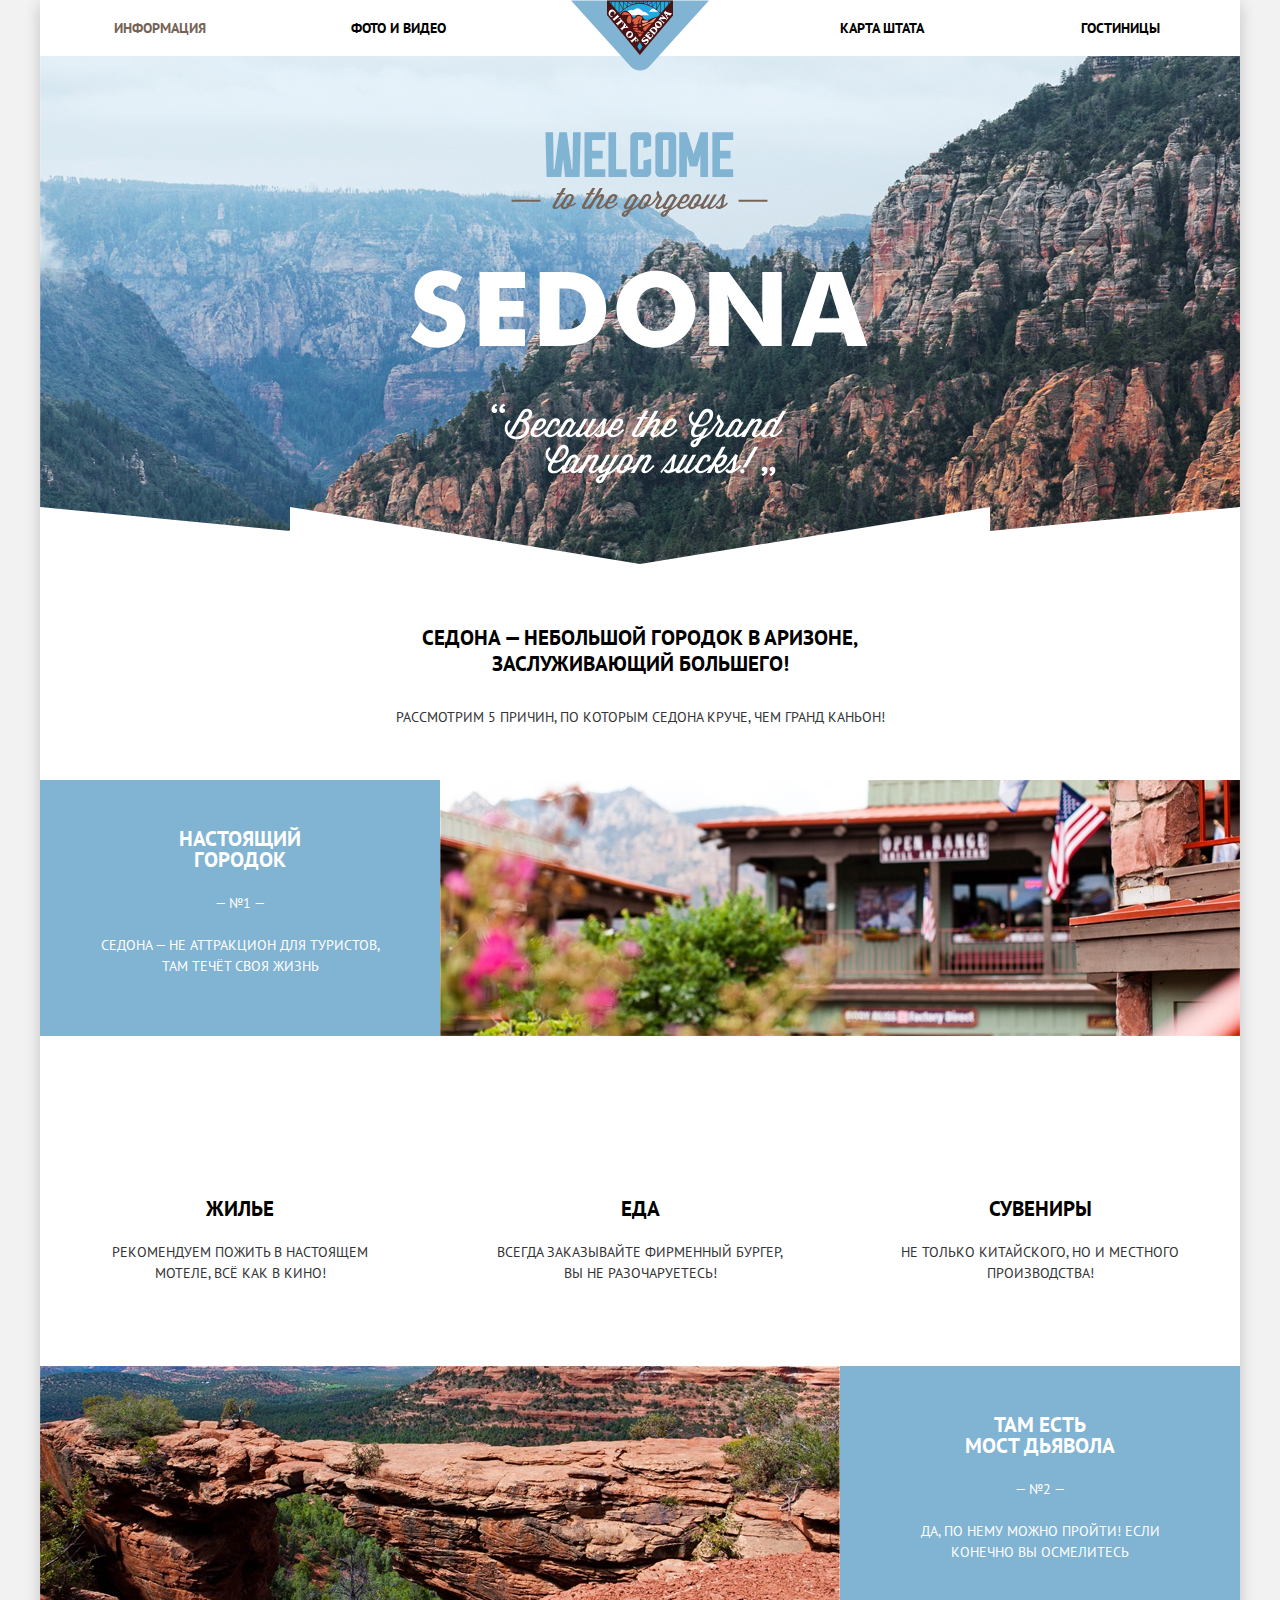
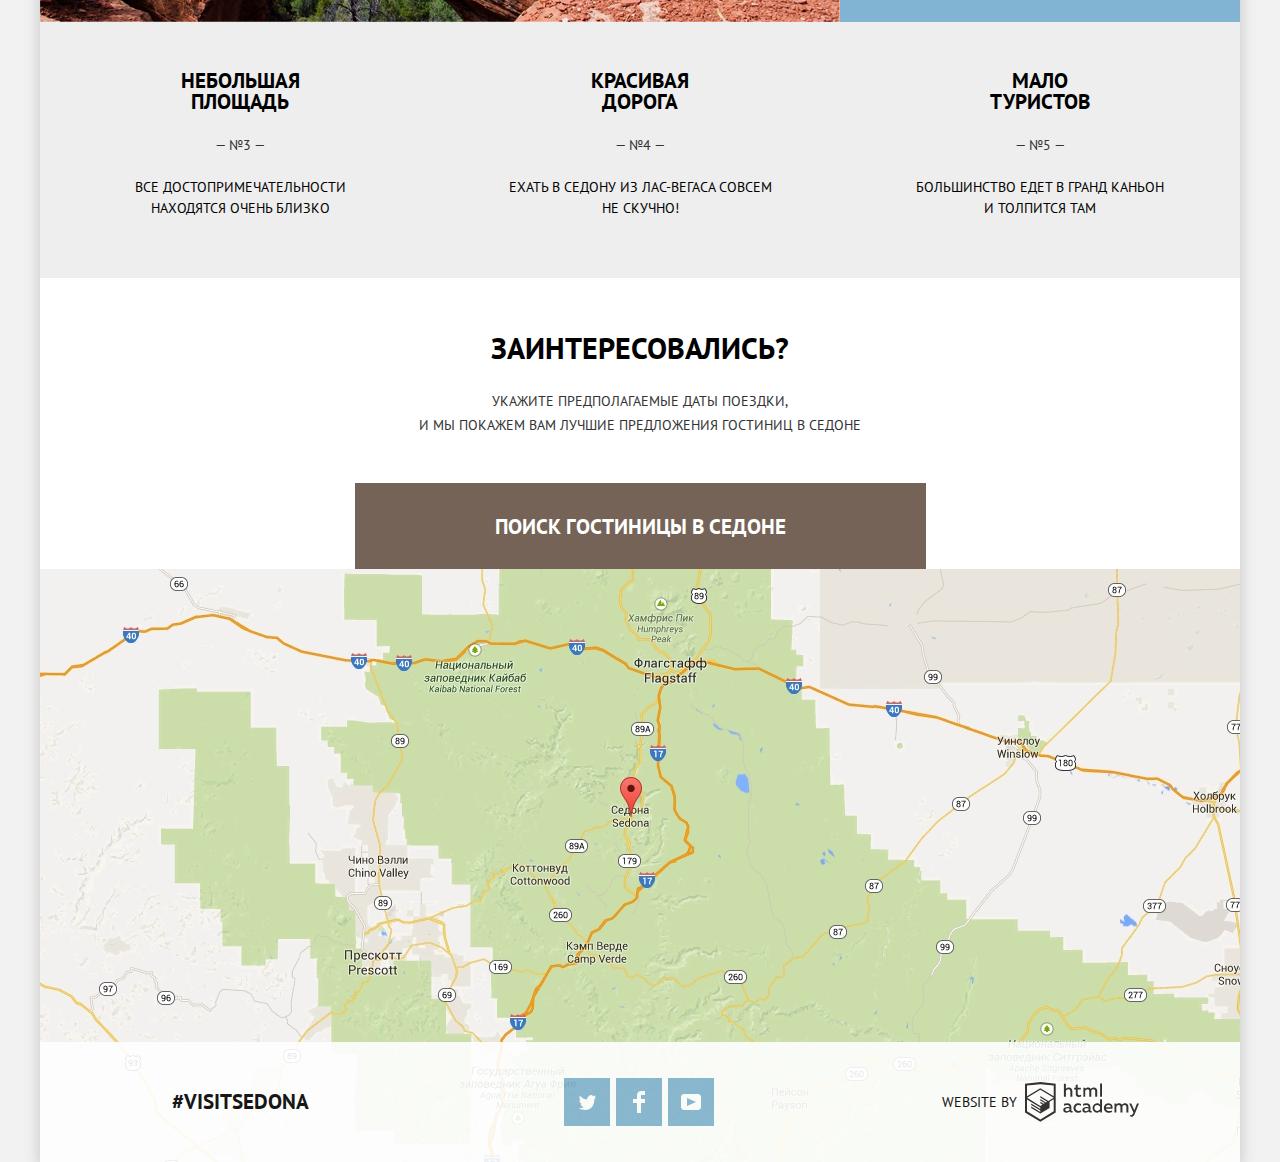
==== index.html @ 03a13a0e "Added pixelperfect for catalog.html" ====
<!DOCTYPE html>
<html lang="ru">

<head>
    <meta charset="utf-8">
    <title>Welcome ot Sedona</title>
    <link href="https://fonts.googleapis.com/css?family=PT+Sans:400,700&display=swap&subset=cyrillic" rel="stylesheet">
    <link href="./node_modules/normalize.css/normalize.css" rel="stylesheet">
    <link href="./css/style.css" rel="stylesheet">
    <!-- <link href="./css/outline.css" rel="stylesheet"> -->
</head>

<body class="page">
    <div class="page__container">
        <header class="header">
            <nav class="header__nav">
                <ul class="header__list list">
                    <li class="header__item header__item--current"><a class="header__link" href="information.html">Информация</a></li>
                    <li class="header__item"><a class="header__link" href="media.html">Фото и видео</a></li>
                    <li class="header__item"><a class="header__link" href="map.html">Карта штата</a></li>
                    <li class="header__item"><a class="header__link" href="catalog.html">Гостиницы</a></li>
                </ul>
                <a class="header__logo logo" href="index.html">
                    <img class="logo__image" src="img/logo.svg" width="138" height="71" alt="Логотип Седоны">
                </a>
            </nav>
        </header>

        <main class="container">
            <h1 class="visually-hidden">Город Седона</h1>
            <section class="intro">
                <h2 class="visually-hidden">Приветсвие</h2>
                <img class="intro__image" src="img/intro-welcome.svg" width="458" height="352" alt="Приветсвтие">
            </section>

            <section class="benefits">
                <h2 class="visually-hidden">5 преимуществ Седоны</h2>
                <div class="benefits__wrapper">
                    <p class="benefits__title">Седона — небольшой городок в Аризоне,<br>заслуживающий большего!
                    </p>
                    <p class="benefits__desc">Рассмотрим 5 причин, по которым Седона круче, чем Гранд Каньон!</p>
                </div>

                <section class="benefits-reason benefits-reason--first">
                    <div class="benefits-reason__inner">
                        <h3 class="visually-hidden">Первое преимущество</h3>
                        <h4 class="benefits-reason__title">Настоящий<br> городок</h4>
                        <p class="benefits-reason__subtitle">— №1 —</p>
                        <p class="benefits-reason__desc">Седона — не аттракцион для туристов, там течёт своя жизнь</p>
                    </div>
                </section>

                <ul class="advice list">
                    <li class="advice__item advice__item--first">

                        <h4 class="advice__title">Жилье</h4>
                        <p class="advice__text">Рекомендуем пожить в настоящем<br> мотеле, всё как в кино!</p>
                    </li>
                    <li class="advice__item advice__item--second">

                        <h4 class="advice__title">Еда</h4>
                        <p class="advice__text">Всегда заказывайте фирменный бургер,<br> вы не разочаруетесь!</p>
                    </li>
                    <li class="advice__item advice__item--third">

                        <h4 class="advice__title">Сувениры</h4>
                        <p class="advice__text">Не только китайского, но и местного<br> производства!</p>
                    </li>
                </ul>
                <!-- Причина №2 -->
                <section class="benefits-reason benefits-reason--second">
                    <div class="benefits-reason__inner">
                        <h3 class="visually-hidden">Второе преимущество</h3>
                        <h4 class="benefits-reason__title">Там есть<br> мост дьявола</h4>
                        <p class="benefits-reason__subtitle">— №2 —</p>
                        <p class="benefits-reason__desc">Да, по нему можно пройти! Если конечно вы осмелитесь</p>
                    </div>
                </section>
                <ul class="benefits-reasons list">
                    <li class="benefits-reasons__item">
                        <h4 class="benefits-reasons__title">Небольшая<br> площадь</h4>
                        <p class="benefits-reasons__subtitle">— №3 —</p>
                        <p class="benefits-reasons__desc">Все достопримечательности<br> находятся очень близко</p>
                    </li>
                    <li class="benefits-reasons__item">
                        <h4 class="benefits-reasons__title">Красивая<br> дорога</h4>
                        <p class="benefits-reasons__subtitle">— №4 —</p>
                        <p class="benefits-reasons__desc">Ехать в Седону из Лас-Вегаса совсем<br> не скучно!</p>
                    </li>
                    <li class="benefits-reasons__item">
                        <h4 class="benefits-reasons__title">Мало<br> туристов</h4>
                        <p class="benefits-reasons__subtitle">— №5 —</p>
                        <p class="benefits-reasons__desc">Большинство едет в гранд каньон<br> и толпится там</p>
                    </li>
                </ul>
            </section>

            <section class="searching">
                <h2 class="visually-hidden">Поиск гостиниц в Седоне</h2>
                <div class="benefits__wrapper">
                    <p class="searching__title">Заинтересовались?</p>
                    <p class="searching__desc">Укажите предполагаемые даты поездки, <br> И мы покажем вам лучшие предложения гостиниц в Седоне</p>
                </div>
                <button class="searching__button button button--brown" type="button">Поиск гостиницы в Седоне</button>
            </section>
        </main>

        <div class="map">
            <img class="map__image" src="img/map.png" width="1200" height="593" alt="Карта города Седоны">
        </div>

        <footer class="footer footer--float">
            <p class="footer__tag">#VISITSEDONA</p>
            <ul class="footer__list list">
                <li class="footer__item">
                    <a class="footer__link footer__link--twitter" href="#">
                        <svg width="17px" height="15px" viewBox="0 0 17 15" version="1.1" xmlns="http://www.w3.org/2000/svg" xmlns:xlink="http://www.w3.org/1999/xlink">
                            
                            <title>twitter</title>
                            
                            <g id="Pages" stroke="none" stroke-width="1" fill="none" fill-rule="evenodd">
                                <g id="Index" transform="translate(-579.000000, -2695.000000)" fill="#FFFFFF">
                                    <g id="footer" transform="translate(40.000000, 2642.000000)">
                                        <g id="twitter" transform="translate(539.000000, 52.000000)">
                                            <g id="Shape">
                                                <path d="M10.95,1.144 C12.635,0.648 13.934,1.414 14.527,2.323 C15.2,2.092 15.858,1.842 16.538,1.615 C16.5248923,2.3013655 16.2116836,2.94751829 15.681,3.383 C16.366,3.553 16.985,2.892 16.985,2.892 C16.816,3.892 15.979,4.68 15.422,4.916 C15.191,11.666 12.247,16.133 5.345,15.998 L4.899,15.998 C4.489,15.998 0.735,15.538 0.001,14.111 C2.272,14.307 3.894,13.689 4.694,12.934 C3.734,12.634 2.015,12.457 1.715,9.984 C2.064,10.09 2.279,10.212 2.905,10.103 C1.705,9.247 0.374,8.53 0.448,6.33 C0.733,6.658 1.515,6.866 1.788,6.802 C1.085,6.561 -0.182,3.442 0.894,1.85 C2.712,3.704 4.629,5.456 8.046,5.623 C8.254,3.33 9.183,1.793 10.95,1.144 Z" fill-rule="nonzero"></path>
                                            </g>
                                        </g>
                                    </g>
                                </g>
                            </g>
                        </svg>
                    </a>
                </li>
                <li class="footer__item">
                    <a class="footer__link footer__link--facebook" href="#">
                        <svg width="12px" height="22px" viewBox="0 0 12 22" version="1.1" xmlns="http://www.w3.org/2000/svg" xmlns:xlink="http://www.w3.org/1999/xlink">
                            
                            <title>fb-icon</title>
                         
                            <g id="Pages" stroke="none" stroke-width="1" fill="none" fill-rule="evenodd">
                                <g id="Index" transform="translate(-633.000000, -2691.000000)" fill="#FFFFFF">
                                    <g id="footer" transform="translate(40.000000, 2642.000000)">
                                        <g id="fb-icon" transform="translate(593.000000, 49.000000)">
                                            <g id="Shape">
                                                <path d="M12,4 L12,0 L8,0 C5.790861,0 4,1.790861 4,4 L4,8 L0,8 L0,12 L4,12 L4,22 L8,22 L8,12 L12,12 L12,8 L8,8 L8,4 L12,4 Z" fill-rule="nonzero"></path>
                                            </g>
                                        </g>
                                    </g>
                                </g>
                            </g>
                        </svg>
                    </a>
                </li>
                <li class="footer__item">
                    <a class="footer__link footer__link--youtube" href="#">
                        <svg width="20px" height="16px" viewBox="0 0 20 16" version="1.1" xmlns="http://www.w3.org/2000/svg" xmlns:xlink="http://www.w3.org/1999/xlink">
                            <title>youtube</title>
                            <g id="Pages" stroke="none" stroke-width="1" fill="none" fill-rule="evenodd">
                                <g id="Index" transform="translate(-681.000000, -2694.000000)" fill="#FFFFFF">
                                    <g id="footer" transform="translate(40.000000, 2642.000000)">
                                        <g id="youtube" transform="translate(641.000000, 52.000000)">
                                            <g id="Shape">
                                                <path d="M17,0 L3,0 C1.35,0 0,1.35 0,3 L0,13 C0,14.65 1.35,16 3,16 L17,16 C18.65,16 20,14.65 20,13 L20,3 C20,1.35 18.65,0 17,0 Z M6.027,11.998 L6.027,4.002 L15.014,8 L6.027,11.998 L6.027,11.998 Z" fill-rule="nonzero"></path>
                                            </g>
                                        </g>
                                    </g>
                                </g>
                            </g>
                        </svg>
                    </a>
                </li>
            </ul>
            <div class="footer__copyright copyright">
                <p class="copyright__title">WEBSITE BY</p>
                <a class="copyright__link" href="https://htmlacademy.ru/intensive/htmlcss">
                    <svg width="114px" height="40px" viewBox="0 0 114 40" version="1.1" xmlns="http://www.w3.org/2000/svg" xmlns:xlink="http://www.w3.org/1999/xlink">
    
                        <title>logo-htmlacademy</title>
                        <desc>Created with Sketch.</desc>
                        <g id="Pages" stroke="none" stroke-width="1" fill="none" fill-rule="evenodd">
                            <g id="Hotels" transform="translate(-1024.000000, -852.000000)" fill="#231F20">
                                <g id="footer" transform="translate(40.000000, 813.000000)">
                                    <g id="logo-htmlacademy" transform="translate(984.000000, 38.000000)">
                                        <g id="Shape">
                                            <path d="M47.0655963,30.0594737 C47.2630068,30.0514668 47.4583394,30.0151472 47.6458716,29.9515789 L47.6458716,31.3865789 C47.2482111,31.5403817 46.8260491,31.6172143 46.4009174,31.6131579 C45.6481775,31.6769003 44.9394456,31.2428956 44.6389908,30.5342105 C43.7036246,31.3099837 42.5302436,31.72271 41.3261468,31.6994737 C39.7330275,31.6994737 38.2559633,30.8039474 38.2559633,28.9481579 C38.2559633,26.65 40.366055,25.9378947 42.1701835,25.9378947 C42.9401581,25.9504704 43.7070337,26.0408217 44.459633,26.2076316 L44.459633,25.8839474 C44.459633,24.805 43.6577982,23.9742105 42.1490826,23.9742105 C41.0585215,23.9764145 39.9804413,24.2116153 38.983945,24.6647368 L38.983945,22.8305263 C40.0678146,22.4509488 41.2039562,22.2506246 42.3495413,22.2371053 C44.8394495,22.2371053 46.3692661,23.4455263 46.3692661,26.1752632 L46.3692661,29.4121053 C46.3546084,29.5667697 46.4009718,29.721014 46.4980508,29.8405532 C46.5951298,29.9600924 46.7348802,30.035021 46.8862385,30.0486842 L47.0655963,30.0486842 L47.0655963,30.0594737 Z M40.2711009,28.8402632 C40.2979829,29.2290018 40.4760704,29.5905124 40.7655451,29.8439649 C41.0550198,30.0974175 41.4317374,30.2216723 41.8114679,30.1889474 L41.9275229,30.1889474 C42.8818937,30.1906264 43.7973384,29.8021685 44.4701835,29.11 L44.4701835,27.5778947 C43.8419811,27.4413845 43.2026282,27.3655249 42.5605505,27.3513158 C41.5055046,27.3513158 40.2816514,27.7073684 40.2816514,28.8402632 L40.2816514,28.8402632 L40.2711009,28.8402632 Z M53.3114679,22.2478947 C54.2595543,22.2246358 55.1962393,22.4631803 56.0229358,22.9384211 L56.0229358,24.7942105 C55.3066037,24.2989246 54.4610163,24.0357417 53.5963303,24.0389474 C52.5199374,23.9724773 51.496296,24.5219892 50.9384549,25.46575 C50.3806138,26.4095108 50.3806138,27.591805 50.9384549,28.5355658 C51.496296,29.4793266 52.5199374,30.0288385 53.5963303,29.9623684 C54.4944641,29.9591382 55.3769198,29.7214566 56.1600917,29.2718421 L56.1600917,31.1168421 C55.2476604,31.5451608 54.2518662,31.7554729 53.2481651,31.7318421 C50.8050121,31.8920586 48.695731,30.0004036 48.5321101,27.5023684 C48.5321101,27.3513158 48.5321101,27.2038596 48.5321101,27.06 C48.4922947,25.8236341 48.9347044,24.6217922 49.7618902,23.7192021 C50.5890761,22.8166119 51.7331835,22.2873136 52.9422018,22.2478947 L53.3431193,22.2478947 L53.3114679,22.2478947 Z M66.1513761,30.0594737 C66.3487866,30.0514668 66.5441192,30.0151472 66.7316514,29.9515789 L66.7316514,31.3865789 C66.3339909,31.5403817 65.9118289,31.6172143 65.4866972,31.6131579 C64.7339573,31.6769003 64.0252255,31.2428956 63.7247706,30.5342105 C62.7894044,31.3099837 61.6160234,31.72271 60.4119266,31.6994737 C58.8188073,31.6994737 57.3417431,30.8039474 57.3417431,28.9481579 C57.3417431,26.65 59.4518349,25.9378947 61.2559633,25.9378947 C62.025938,25.9504704 62.7928135,26.0408217 63.5454128,26.2076316 L63.5454128,25.8839474 C63.5454128,24.805 62.743578,23.9742105 61.2348624,23.9742105 C60.1443013,23.9764145 59.0662211,24.2116153 58.0697248,24.6647368 L58.0697248,22.8305263 C59.1535945,22.4509488 60.2897361,22.2506246 61.4353211,22.2371053 C63.9252294,22.2371053 65.4550459,23.4455263 65.4550459,26.1752632 L65.4550459,29.4121053 C65.4403882,29.5667697 65.4867516,29.721014 65.5838306,29.8405532 C65.6809097,29.9600924 65.82066,30.035021 65.9720183,30.0486842 L66.1513761,30.0486842 L66.1513761,30.0594737 Z M59.3568807,28.8402632 C59.3836546,29.2310454 59.5632206,29.5943261 59.8550417,29.848095 C60.1468629,30.1018639 60.5263371,30.2247268 60.9077982,30.1889474 L61.0238532,30.1889474 C61.978224,30.1906264 62.8936687,29.8021685 63.5665138,29.11 L63.5665138,27.5778947 C62.9383113,27.4413845 62.2989584,27.3655249 61.6568807,27.3513158 C60.5385321,27.3513158 59.3779817,27.7073684 59.3779817,28.8402632 L59.3779817,28.8402632 L59.3568807,28.8402632 Z M77.0183486,18.3205263 L77.0183486,31.4836842 L75.2775229,31.4836842 L75.2775229,30.0594737 C74.4827679,31.135283 73.2299812,31.7537779 71.9119266,31.7210526 C69.4750723,31.552751 67.5825241,29.4822103 67.5825241,26.9844737 C67.5825241,24.4867371 69.4750723,22.4161964 71.9119266,22.2478947 C73.1194886,22.2051973 74.2817775,22.7202659 75.0770642,23.6505263 L75.0770642,18.3205263 L77.0183486,18.3205263 Z M72.2389908,23.9526316 C70.6307782,23.9526316 69.3270642,25.2858805 69.3270642,26.9305263 C69.3270642,28.5751722 70.6307782,29.9084211 72.2389908,29.9084211 C73.4673261,29.929616 74.5855937,29.1871285 75.0665138,28.0310526 L75.0665138,25.8731579 C74.5742086,24.738236 73.4741663,24.006587 72.2600917,24.0065789 L72.2389908,23.9526316 Z M83.3486239,22.2478947 C86.8408257,22.2478947 88.0541284,25.1394737 87.4844037,27.7397368 L80.9220183,27.7397368 C81.143578,29.3581579 82.683945,30.0163158 84.2876147,30.0163158 C85.2509024,30.0196119 86.2026665,29.8020883 87.0729358,29.3797368 L87.0729358,31.1060526 C86.0736034,31.5420784 84.9938669,31.7518759 83.9077982,31.7210526 C81.2385321,31.7210526 78.8963303,30.1889474 78.8963303,26.9521053 C78.8361831,25.7502312 79.2482377,24.5736221 80.0408163,23.6840609 C80.833395,22.7944997 81.9407526,22.2657764 83.1165138,22.2155263 L83.3486239,22.2155263 L83.3486239,22.2478947 Z M83.443578,23.9094737 C82.1215985,23.8103984 80.9703676,24.8236582 80.8692661,26.1752632 L80.8692661,26.24 L85.7752294,26.24 C85.8275189,25.6050928 85.6027649,24.979009 85.1611924,24.529514 C84.71962,24.080019 84.1063741,23.8530676 83.4857798,23.9094737 L83.443578,23.9094737 Z M89.4889908,31.4621053 L89.4889908,22.4960526 L91.2298165,22.4960526 L91.2298165,23.575 C91.9776543,22.7196618 93.0410172,22.2228758 94.162844,22.2047368 C95.2951298,22.132746 96.3712153,22.7163253 96.9481651,23.7152632 C97.7407354,22.8334891 98.8477083,22.3160913 100.018349,22.2802632 C100.951668,22.2327078 101.85935,22.6010522 102.506842,23.290113 C103.154334,23.9791738 103.478107,24.9213437 103.394495,25.8731579 L103.394495,31.4836842 L101.389908,31.4836842 L101.389908,25.9271053 C101.437106,25.4733447 101.305582,25.0190516 101.024428,24.6647091 C100.743274,24.3103667 100.335659,24.0851765 99.8917431,24.0389474 L99.6174312,24.0389474 C98.7512148,24.0941188 97.9525447,24.5360392 97.4334862,25.2473684 L97.4334862,31.4836842 L95.4288991,31.4836842 L95.4288991,25.9271053 C95.4728317,25.4699759 95.3356717,25.0139226 95.0481287,24.6610541 C94.7605858,24.3081856 94.3466797,24.0879787 93.8990826,24.0497368 L93.6880734,24.0497368 C92.7466437,24.1344326 91.8914735,24.6449129 91.356422,25.4415789 L91.356422,31.5160526 L89.5311927,31.5160526 L89.4889908,31.4621053 Z M111.972018,22.4744737 L113.976606,22.4744737 L109.851376,32.6813158 C108.901835,35.0226316 107.64633,35.7671053 106.316972,35.7671053 C105.925689,35.7631641 105.536197,35.7124694 105.156422,35.6160526 L105.156422,33.9221053 C105.44728,34.0111568 105.749614,34.0548063 106.053211,34.0515789 C107.002752,34.0515789 107.720183,33.3610526 108.237156,32.0015789 L108.416514,31.5484211 L104.19633,22.4852632 L106.306422,22.4852632 L109.323853,29.2718421 L111.972018,22.4744737 Z M40.8619266,2.63263158 L40.8619266,7.76842105 C41.6131164,6.9863957 42.6386228,6.54359491 43.7105505,6.53842105 C44.6823179,6.47907521 45.6329468,6.84494758 46.325328,7.54478094 C47.0177092,8.24461431 47.3865701,9.21243369 47.3399083,10.2068421 L47.3399083,15.7634211 L45.3669725,15.7634211 L45.3669725,10.4657895 C45.4231266,9.94896946 45.2754097,9.43058817 44.9565578,9.0255257 C44.637706,8.62046322 44.1740523,8.36217272 43.6683486,8.30789474 L43.3518349,8.30789474 C42.3456285,8.36978394 41.4321252,8.92949754 40.9041284,9.80763158 L40.9041284,15.7634211 L38.8995413,15.7634211 L38.8995413,2.63263158 L40.9041284,2.63263158 L40.8619266,2.63263158 Z M52.6889908,3.54973684 L52.6889908,6.78657895 L55.8541284,6.78657895 L55.8541284,8.51289474 L52.6889908,8.51289474 L52.6889908,12.6236842 C52.6889908,13.8105263 53.2165138,14.1989474 54.3559633,14.1989474 C54.9672018,14.1990133 55.5726763,14.0781061 56.1389908,13.8428947 L56.1389908,15.5692105 C55.3874958,15.82589 54.5996148,15.9534943 53.8073394,15.9468421 C53.0028089,16.0504703 52.1954894,15.7774767 51.6099534,15.2038002 C51.0244173,14.6301237 50.7231328,13.816967 50.7899083,12.9905263 L50.7899083,8.49131579 L49.1440367,8.49131579 L49.1440367,6.73263158 L50.7266055,6.73263158 L50.7266055,4.01368421 L52.6889908,3.54973684 Z M58.3862385,15.7526316 L58.3862385,6.75421053 L60.1376147,6.75421053 L60.1376147,7.83315789 C60.8810976,6.9765474 61.9403361,6.47599113 63.0600917,6.45210526 C64.1623632,6.38098888 65.2145534,6.93141813 65.803211,7.88710526 C66.5957812,7.00533123 67.7027542,6.48793344 68.8733945,6.45210526 C69.8137484,6.41461361 70.7232916,6.79858793 71.3639535,7.50352387 C72.0046154,8.20845981 72.312617,9.16417976 72.2073394,10.1205263 L72.2073394,15.7418421 L70.2027523,15.7418421 L70.2027523,10.1852632 C70.2499498,9.73150256 70.1184259,9.27720946 69.8372717,8.92286702 C69.5561176,8.56852459 69.1485032,8.34333438 68.7045872,8.29710526 L68.4619266,8.29710526 C67.5957102,8.3522767 66.7970401,8.79419706 66.2779817,9.50552632 L66.2779817,15.7418421 L64.2733945,15.7418421 L64.2733945,10.1852632 C64.320592,9.73150256 64.1890681,9.27720946 63.9079139,8.92286702 C63.6267598,8.56852459 63.2191454,8.34333438 62.7752294,8.29710526 L62.5325688,8.29710526 C61.5911392,8.38180106 60.7359689,8.8922813 60.2009174,9.68894737 L60.2009174,15.7634211 L58.3862385,15.7634211 L58.3862385,15.7526316 Z M75.0876147,2.62184211 L77.0183486,2.62184211 L77.0183486,15.7310526 L75.0876147,15.7310526 L75.0876147,2.62184211 Z M15.5197248,1.05736842 L15.3509174,1.05736842 L0,2.71894737 L0,31.4944737 L15.3509174,40.8381579 L30.7018349,31.4944737 L30.7018349,2.71894737 L15.5197248,1.05736842 Z M28.7077982,30.2968421 L15.3509174,38.4321053 L2.00458716,30.3184211 L2.00458716,18.5147368 L15.2876147,26.6068421 L15.2876147,28.0310526 L6.18256881,22.5284211 L6.18256881,23.9418421 L15.340367,29.5631579 L15.340367,31.0628947 L6.19311927,25.4955263 L6.19311927,26.9521053 L15.3509174,32.5734211 L24.5825688,26.9197368 L24.5825688,20.8128947 L28.6972477,18.3205263 L28.6972477,30.3184211 L28.7077982,30.2968421 Z M28.7077982,16.7776316 L25.0362385,18.9355263 L23.3481651,20.0144737 L15.3087156,15.0836842 L15.3087156,16.4971053 L22.1559633,20.7265789 L22.1559633,20.7265789 L22.0082569,20.8236842 L20.953211,21.4063158 L15.2876147,17.9536842 L15.2876147,19.3994737 L19.7610092,22.1184211 L18.7059633,22.8413158 L15.3298165,20.7913158 L15.3298165,22.2047368 L17.5454128,23.5426316 L15.2981651,24.9021053 L2.11009174,16.8639474 L15.3087156,8.72868421 L28.7077982,16.7776316 Z M28.7077982,15.3534211 L15.2876147,7.27210526 L2.01513761,15.3534211 L2.01513761,4.56394737 L15.3614679,3.12894737 L28.7077982,4.56394737 L28.7077982,15.3534211 L28.7077982,15.3534211 Z" fill-rule="nonzero"></path>
                                        </g>
                                    </g>
                                </g>
                            </g>
                        </g>
                    </svg>
                </a>
            </div>
        </footer>

        <!--  -->
        <!--  -->
        <section class="searching-form">
            <h2 class="visually-hidden">Форма поиска Гостиницы</h2>
            <form class="searching-form__form" action="https://echo.htmlacademy.ru" method="POST">
                <p class="searching-form__row">
                    <label class="searching-form__label" for="date-arrival">Дата заезда:</label>
                    <!-- иконку календаря реализую на следующем этапе -->
                    <input class="searching-form__input" id="date-arrival" type="text" name="date-arrival" value="" placeholder="24 апреля 2017">
                </p>
                <p class="searching-form__row">
                    <label class="searching-form__label" for="date-departure">Дата выезда:</label>
                    <!-- иконку календаря реализую на следующем этапе -->
                    <input class="searching-form__input" id="date-departure" type="text" name="date-departure" value="" placeholder="4 июля 2017">
                </p>
                <div class="searching-form__wrapper">
                    <div class="searching-form__row">
                        <label class="searching-form__label" for="adult-count">Взрослые:</label>
                        <p class="searching-form__count count">
                            <button class="count__button count__button--minus" type="button" aria-label="Убавить количество">
                            Минус
                            </button><input class="count__input" id="adult-count" type="number" name="adult-count" value="2"><button class="count__button count__button--plus" type="button" aria-label="Прибавить количество">Плюс</button>
                        </p>
                    </div>
                    <div class="searching-form__row">
                        <label class="searching-form__label searching-form__label--short" for="children-count">Дети:</label>
                        <p class="searching-form__count count">
                            <button class="count__button count__button--minus" type="button" aria-label="Убавить количество">
                            Минус
                        </button><input class="count__input" id="children-count" type="number" name="children-count" value="0"><button class="count__button count__button--plus" type="button" aria-label="Прибавить количество">Плюс</button>
                        </p>
                    </div>
                </div>
                <button class="searching-form__button button" type="button">Найти</button>
            </form>
        </section>
    </div>
</body>

</html>
---- css/style.css ----
body {
                        margin: 0;
                        padding: 0;
                        font-family: "PT Sans", Arial, Helvetica, sans-serif;
                        font-size: 14px;
                        line-height: 26px;
                        color: #000000;
                        text-transform: uppercase;
                    }
                    
                    a {
                        text-decoration: none;
                    }
                    
                    p {
                        margin: 0;
                    }
                    
                    .page {
                        background-color: #f2f2f2;
                    }
                    
                    .page__container {
                        position: relative;
                        margin: 0 auto;
                        background-color: #ffffff;
                        box-shadow: 0px 5px 15px 0 rgba(0, 1, 1, 0.2);
                        width: 1200px;
                    }
                    
                    .visually-hidden {
                        position: absolute;
                        clip: rect(0 0 0 0);
                        width: 1px;
                        height: 1px;
                        margin: -1px;
                    }
                    
                    .list {
                        margin: 0;
                        padding: 0;
                        list-style: none;
                    }
                    
                    .button {
                        font: inherit;
                        text-align: center;
                        font-weight: bold;
                        color: #ffffff;
                        background-color: #81b3d2;
                        text-transform: uppercase;
                        border: none;
                    }
                    
                    .button:hover {
                        background-color: #669EC0;
                    }
                    
                    .button:active {
                        background-color: #5496BD;
                        color: rgba(255, 255, 255, 0.3);
                    }
                    
                    .button--brown {
                        background-color: #766357;
                    }
                    
                    .button--brown:hover {
                        background-color: #604E43;
                    }
                    
                    .button--brown:active {
                        background-color: #503E33;
                        color: rgba(255, 255, 255, 0.3);
                    }
                    
                    .header__list a:hover {
                        color: #81B3D2;
                    }
                    
                    .header__list a:focus {
                        color: #000000;
                        opacity: 0.3;
                    }
                    
                    .header__item--current .header__link {
                        color: #766357;
                    }
                    
                    .header__link {
                        font-size: 14px;
                        line-height: 26px;
                        text-align: center;
                        font-weight: bold;
                        display: block;
                        width: 100%;
                        padding-top: 15px;
                        padding-bottom: 15px;
                        color: #000000;
                    }
                    
                    .intro {
                        /* Это просто бэкграунд */
                        min-height: 508px;
                        background: url("../img/intro-mask.svg") 0 100% no-repeat, url("../img/intro-background.png") 0 -56px no-repeat;
                    }
                    /* main */
                    
                    .benefits__title {
                        font-size: 21px;
                        line-height: 26px;
                        font-weight: bold;
                        text-align: center;
                    }
                    
                    .benefits__desc {
                        font-weight: 400;
                        text-align: center;
                        color: #333333;
                    }
                    /* REASONS */
                    
                    .benefits-reason__title {
                        font-size: 21px;
                        line-height: 21px;
                        font-weight: bold;
                        text-align: center;
                        color: #ffffff;
                    }
                    
                    .benefits-reason__subtitle {
                        margin-bottom: 21px;
                        font-size: 14px;
                        line-height: 21px;
                        color: #ffffff;
                        font-weight: 400;
                        text-align: center;
                    }
                    
                    .benefits-reason__desc {
                        font-size: 14px;
                        line-height: 21px;
                        color: #ffffff;
                        font-weight: 400;
                        text-align: center;
                    }
                    
                    .benefits-reason {
                        background-color: #81B3D2;
                    }
                    
                    .benefits-reason__desc {
                        margin: 0;
                    }
                    
                    .benefits-reason__background {
                        background-image: url("../img/reason-one-background.jpg");
                        background-position: 0 0;
                        background-repeat: no-repeat;
                    }
                    
                    .advice {
                        margin: 0;
                        padding: 0;
                    }
                    
                    .advice__item {
                        width: 400px;
                        min-height: 330px;
                    }
                    
                    .advice__item--first {
                        background-image: url("../img/icon-home.svg");
                        background-repeat: no-repeat;
                        background-position: 162px 60px;
                        ;
                    }
                    
                    .advice__item--second {
                        background-image: url("../img/icon-burger.svg");
                        background-repeat: no-repeat;
                        background-position: 162px 60px;
                    }
                    
                    .advice__item--third {
                        background-image: url("../img/icon-gift.svg");
                        background-repeat: no-repeat;
                        background-position: 168px 56px;
                    }
                    
                    .advice__title {
                        margin: 0;
                        margin-bottom: 23px;
                        padding-top: 162px;
                        font-size: 21px;
                        line-height: 21px;
                        text-align: center;
                        font-weight: bold;
                    }
                    
                    .advice__text {
                        margin: 0;
                        font-size: 14px;
                        line-height: 21px;
                        font-weight: 400;
                        text-align: center;
                        color: #333333;
                    }
                    
                    .searching__title {
                        font-size: 30px;
                        line-height: 36px;
                        font-weight: bold;
                        text-align: center;
                    }
                    
                    .searching__desc {
                        margin: 0;
                        font-weight: 400;
                        line-height: 24px;
                        color: #333333;
                        text-align: center;
                    }
                    
                    .searching__button {
                        font-size: 21px;
                        line-height: 26px;
                        text-align: center;
                        padding: 31px 140px 29px;
                    }
                    
                    .footer__tag {
                        margin: 0;
                        font-size: 21px;
                        text-align: center;
                        font-weight: bold;
                    }
                    
                    .footer__item {
                        margin-right: 6px;
                        width: 46px;
                        height: 48px;
                    }
                    
                    .footer__item:last-child {
                        margin-right: 0;
                    }
                    
                    .footer__link {
                        display: flex;
                        align-items: center;
                        justify-content: center;
                        width: 100%;
                        height: 100%;
                        background-position: center;
                        background-repeat: no-repeat;
                        background-color: #81b3d2;
                    }
                    
                    .footer__link:hover {
                        background-color: #669ec0;
                    }
                    
                    .footer__link:active {
                        background-color: #5496bd;
                        opacity: 0.3;
                    }
                    
                    .footer__link:active svg {
                        opacity: 0.3;
                    }
                    
                    .copyright__title {
                        margin-right: 8px;
                        text-align: center;
                        font-weight: 400;
                    }
                    
                    .copyright__link {
                        line-height: 0;
                    }
                    
                    .copyright__link:hover svg path {
                        fill: #81b3d2;
                    }
                    
                    .copyright__link:active svg path {
                        fill: #bdbbbc;
                    }
                    
                    .searching-form {
                        display: none;
                        box-sizing: border-box;
                        width: 568px;
                        background-color: #ffffff;
                        box-shadow: 0px 7px 15px 0 rgba(0, 1, 1, 0.15);
                        padding: 55px;
                    }
                    
                    .searching-form__row {
                        display: flex;
                        justify-content: space-between;
                        align-items: baseline;
                        margin: 0 0 29px;
                    }
                    
                    .searching-form__label {
                        width: 112px;
                        text-align: left;
                        font-weight: bold;
                    }
                    
                    .searching-form__label--short {
                        width: 64px;
                    }
                    
                    .searching-form__button {
                        margin-top: 26px;
                        width: 100%;
                        font-size: 21px;
                        line-height: 26px;
                        text-align: center;
                        font-weight: bold;
                        padding: 16px 0;
                    }
                    
                    .searching-form__button:hover {
                        background-color: #669EC0;
                    }
                    
                    .searching-form__button:active {
                        background-color: #5496BD;
                        color: rgba(255, 255, 255, 0.3)
                    }
                    
                    .searching-form__input {
                        box-sizing: border-box;
                        padding: 7px 0 5px 13px;
                        box-shadow: none;
                        border: none;
                        width: 346px;
                        font-family: "PT Sans", Arial, Helvetica, sans-serif;
                        font-size: 14px;
                        line-height: 26px;
                        font-weight: bold;
                        background-color: #f2f2f2;
                        text-transform: uppercase;
                    }
                    
                    .searching-form__input:hover {
                        background-color: #ebebeb;
                    }
                    
                    .searching-form__input:focus {
                        background-color: #ffffff;
                        padding: 6px 0 6px 11px;
                        border: 2px solid #e5e5e5;
                        outline: none;
                    }
                    
                    .searching-form__input::placeholder {
                        font-family: "PT Sans", Arial, Helvetica, sans-serif;
                        font-size: 14px;
                        line-height: 26px;
                        font-weight: bold;
                        color: #000000;
                    }
                    
                    .searching-form__input:focus::placeholder {
                        /* padding-left: 11px; */
                    }
                    
                    .searching-form__wrapper {
                        display: flex;
                        align-items: center;
                        justify-content: space-between;
                    }
                    
                    .count__button {
                        text-indent: -3000px;
                        padding: 0;
                        position: relative;
                        width: 38px;
                        height: 38px;
                        border: none;
                    }
                    
                    .count__button:hover::before,
                    .count__button:hover::after {
                        background-color: #000000;
                    }
                    
                    .count__button:active::before,
                    .count__button:active::after {
                        background-color: #81b3d2;
                    }
                    
                    .count__button::before {
                        display: block;
                        content: "";
                        position: absolute;
                        top: 50%;
                        left: 50%;
                        transform: translate(-50%, -50%);
                        width: 12px;
                        height: 3px;
                        background-color: #a9a9a9;
                    }
                    
                    .count__button--plus::after {
                        display: block;
                        content: "";
                        position: absolute;
                        top: 50%;
                        left: 50%;
                        transform: translate(-50%, -50%);
                        width: 3px;
                        height: 12px;
                        background-color: #a9a9a9;
                    }
                    
                    .count__input {
                        line-height: 26px;
                        text-align: center;
                        width: 38px;
                        padding: 6px 0;
                        border: none;
                    }
                    
                    input[type=number]::-webkit-inner-spin-button,
                    input[type=number]::-webkit-outer-spin-button {
                        -webkit-appearance: none;
                        margin: 0;
                    }
                    
                    .count__button,
                    .count__input {
                        background-color: #f2f2f2;
                    }
                    /*  */
                    /* Catalog */
                    
                    .searching-hotels__title {
                        font-size: 16px;
                        line-height: 21px;
                        font-weight: bold;
                        text-align: left;
                        color: #ffffff;
                    }
                    
                    .searching-hotels {
                        display: flex;
                        background-image: url("../img/filter-background.jpg");
                        background-repeat: no-repeat;
                        background-position: 0 0;
                        padding: 28px 72px 28px 72px;
                    }
                    
                    .searching-hotels__price label {
                        display: inline-block;
                        vertical-align: top;
                        font-size: 14px;
                        line-height: 21px;
                        text-align: left;
                        font-weight: 400;
                        color: #ffffff;
                    }
                    
                    .searching-hotels__price .price__min {
                        width: 94px;
                        padding-left: 61px;
                        line-height: 33px;
                    }
                    
                    .searching-hotels__price .price__max {
                        width: 103px;
                        padding-left: 55px;
                        line-height: 33px;
                    }
                    
                    .searching-hotels__price {
                        position: relative;
                        height: 32px;
                        font-size: 0;
                        margin-bottom: 20px;
                        border: 2px solid #ffffff;
                        border-radius: 2px;
                    }
                    
                    .searching-hotels__price::after {
                        content: "";
                        position: absolute;
                        top: 50%;
                        left: 50%;
                        width: 2px;
                        height: 22px;
                        background: #ffffff;
                        transform: translate(-50%, -50%);
                    }
                    
                    .searching-hotels__price input {
                        width: 50px;
                        margin: 0;
                        font-size: 14px;
                        line-height: 21px;
                        text-align: left;
                        font-weight: 400;
                        color: #ffffff;
                        background: none;
                        border: none;
                    }
                    
                    .searching-hotels__range {
                        position: relative;
                        margin-bottom: 32px;
                    }
                    
                    .range__scale {
                        height: 2px;
                        background: rgba(255, 255, 255, 0.3);
                    }
                    
                    .range__bar {
                        width: 80%;
                        height: 2px;
                        background: #ffffff;
                    }
                    
                    .range__toggle {
                        position: absolute;
                        top: -9px;
                        width: 4px;
                        height: 4px;
                        background: #ababab;
                        border: 8px solid #ffffff;
                        border-radius: 50%;
                        box-shadow: 0 2px 1px 0 rgba(0, 1, 1, 0.2);
                    }
                    
                    .range__toggle:hover {
                        background: #1c4f80;
                    }
                    
                    .range__togle--min {
                        left: 0;
                    }
                    
                    .range__togle--max {
                        left: 80%;
                    }
                    
                    .searching-hotels__button {
                        display: block;
                        margin-left: 84px;
                        padding: 6px 33px 6px 34px;
                        font-size: 14px;
                        line-height: 20px;
                        color: #ffffff;
                        text-transform: uppercase;
                        background: transparent;
                        border: 2px solid #ffffff;
                        border-radius: 2px;
                    }
                    
                    .searching-hotels__button:hover {
                        color: #000000;
                        background: #ffffff;
                    }
                    
                    .sort {
                        display: flex;
                        justify-content: space-between;
                        align-items: center;
                        padding: 31px 71px 29px 71px;
                    }
                    
                    .sort__list {
                        display: flex;
                        justify-content: space-between;
                        margin: 0;
                    }
                    
                    .sort__title {
                        margin: 0 46px 0 0;
                        font-size: 21px;
                        line-height: 26px;
                        font-weight: bold;
                        color: #000000;
                        text-align: left;
                    }
                    
                    .sort__text {
                        margin: 0 41px 0 0;
                        font-size: 12px;
                        line-height: 18px;
                        font-weight: 400;
                        text-align: left;
                        color: #000000;
                    }
                    
                    .sort__link {
                        font-size: 12px;
                        line-height: 18px;
                        font-weight: 400;
                        text-align: left;
                        color: rgba(0, 0, 0, 0.3);
                        border-bottom: 1px dotted #81b3d2;
                    }
                    
                    .sort__item--active .sort__link {
                        color: #81B3D2;
                        border: none;
                    }
                    
                    .sort__link:hover {
                        color: #81B3D2;
                    }
                    
                    .sort__link:active {
                        color: #000000;
                        border: none;
                    }
                    
                    .hotels__title {
                        font-size: 21px;
                        line-height: 26px;
                        font-weight: bold;
                        text-align: left;
                        color: #000000;
                    }
                    
                    .hotels__text {
                        font-size: 14px;
                        line-height: 21px;
                        font-weight: 400;
                        text-align: left;
                        color: #333333;
                        margin: 0 0 16px 0;
                    }
                    
                    .hotels__button {
                        padding: 6px 16px 4px 17px;
                        margin-right: 6px;
                    }
                    
                    .hotels__rating-current {
                        width: 110px;
                        padding: 3px 0;
                        background-color: #f2f2f2;
                        font-size: 14px;
                        line-height: 21px;
                        font-weight: 400;
                        text-align: center;
                        color: #666666;
                    }
                    /*  */
                    /* Styles for flexbox */
                    
                    .header__nav {
                        position: relative;
                    }
                    
                    .header__list {
                        padding: 0;
                        margin: 0;
                        display: flex;
                        align-items: center;
                        justify-content: space-between;
                        flex-wrap: wrap;
                    }
                    
                    .header__item {
                        display: block;
                        box-sizing: border-box;
                        width: 239px;
                    }
                    
                    .header__item:nth-child(3) {
                        margin-left: auto;
                    }
                    
                    .header__logo {
                        position: absolute;
                        left: 50%;
                        transform: translateX(-50%);
                        top: 0;
                    }
                    
                    .intro {
                        box-sizing: border-box;
                        padding-top: 76px;
                    }
                    
                    .intro__image {
                        padding-left: 370px;
                    }
                    
                    .benefits__title {
                        margin: 0;
                        padding-top: 61px;
                    }
                    
                    .benefits__desc {
                        padding-top: 27px;
                        padding-bottom: 50px;
                        margin: 0;
                    }
                    
                    .benefits-reason__title {
                        margin: 0;
                        margin-bottom: 23px;
                    }
                    
                    .benefits-reason__inner {
                        box-sizing: border-box;
                        width: 400px;
                        padding: 48px 48px 59px 48px;
                        background-color: #81b3d2;
                    }
                    
                    .benefits-reason {
                        display: flex;
                        align-items: center;
                    }
                    
                    .benefits-reason--first {
                        background-image: url("../img/reason-one-background.jpg");
                        background-position: 400px 0;
                        background-repeat: no-repeat;
                        width: 1200px;
                    }
                    
                    .advice {
                        display: flex;
                        justify-content: space-between;
                    }
                    
                    .benefits-reason--second {
                        background-image: url("../img/reason-two-background.jpg");
                        background-position: 0 0;
                        background-repeat: no-repeat;
                        min-height: 256px;
                        width: 1200px;
                    }
                    
                    .benefits-reason--second .benefits-reason__inner {
                        margin-left: auto;
                    }
                    
                    .benefits-reasons {
                        margin: 0;
                        padding: 0;
                        display: flex;
                        justify-content: space-between;
                    }
                    
                    .benefits-reasons__item {
                        box-sizing: border-box;
                        margin: 0;
                        padding: 48px 48px 59px 48px;
                        width: 400px;
                        min-height: 256px;
                        text-align: center;
                        background-color: #eeeeee;
                    }
                    
                    .benefits-reasons__desc {
                        margin: 0;
                        font-size: 14px;
                        line-height: 21px;
                        font-weight: 400;
                    }
                    
                    .benefits-reasons__title {
                        margin: 0 0 23px;
                        font-size: 21px;
                        line-height: 21px;
                        color: #000000;
                        font-weight: bold;
                    }
                    
                    .benefits-reasons__subtitle {
                        margin: 0 0 21px;
                        font-size: 14px;
                        line-height: 21px;
                        color: #333333;
                        font-weight: 400;
                    }
                    
                    .searching {
                        text-align: center;
                        padding-top: 52px;
                    }
                    
                    .searching .benefits__wrapper {
                        margin-bottom: 46px;
                    }
                    
                    .searching__title {
                        margin: 0 0 23px;
                    }
                    
                    .map {
                        line-height: 0;
                    }
                    
                    .footer {
                        box-sizing: border-box;
                        display: flex;
                        justify-content: space-between;
                        align-items: center;
                        padding: 36px 101px 36px 132px;
                        background-color: #ffffff;
                        opacity: 0.9
                    }
                    
                    .footer--float {
                        position: absolute;
                        bottom: 0;
                        width: 100%;
                    }
                    
                    .footer__tag {}
                    
                    .footer__list {
                        padding: 0;
                        margin: 0 0 0 27px;
                        display: flex;
                        align-items: center;
                    }
                    
                    .footer__copyright {
                        display: flex;
                        align-items: center;
                    }
                    /* Catalog */
                    
                    .searching-hotels {}
                    
                    .searching-hotels__section {
                        box-sizing: border-box;
                        position: relative;
                        margin: 0;
                        margin-right: 111px;
                        border: none;
                        padding: 43px 0 0;
                        min-width: 144px;
                    }
                    
                    .searching-hotels__item {
                        margin-bottom: 20px;
                    }
                    
                    .searching-hotels__item:last-child {
                        margin-bottom: 0px;
                    }
                    
                    .searching-hotels__section:last-child {
                        margin-left: auto;
                        margin-right: 0;
                        padding-top: 30px;
                    }
                    
                    .searching-hotels__input:checked+.searching-hotels__label::after {
                        background-image: url("../img/checkbox-on.svg");
                    }
                    
                    .searching-hotels__label::after {
                        content: "";
                        position: absolute;
                        top: -3px;
                        left: 0px;
                        width: 26px;
                        height: 23px;
                        background-image: url("../img/checkbox-off.svg");
                        background-repeat: no-repeat;
                        background-position: 0 0;
                    }
                    
                    .searching-hotels__label {
                        font-size: 14px;
                        line-height: 21px;
                        font-weight: 400;
                        color: #ffffff;
                        position: relative;
                        padding-left: 40px;
                    }
                    
                    .searching-hotels__title {
                        position: absolute;
                        margin: 0;
                        top: 0;
                        left: 0;
                    }
                    
                    .sort__item {
                        margin-right: 33px;
                    }
                    
                    .sort__button {
                        display: block;
                        padding: 0;
                        width: 11px;
                        height: 10px;
                        border: none;
                        line-height: 0;
                        background-color: transparent;
                    }
                    
                    .sort__button:active svg polyline {
                        fill: #81B3D2;
                    }
                    
                    .sort__button--active svg polyline {
                        fill: #81B3D2;
                    }
                    
                    .sort__button:hover svg polyline {
                        fill: #000000;
                    }
                    
                    .sort__button--up {
                        margin-left: auto;
                        margin-right: 12px;
                    }
                    
                    .hotels__item {
                        box-sizing: border-box;
                        padding: 30px 72px 29px 72px;
                        display: flex;
                        border-top: 1px solid #e5e5e5;
                    }
                    
                    .hotels__item:last-child {
                        border-bottom: 1px solid #e5e5e5;
                    }
                    
                    .hotels__row {
                        display: flex;
                    }
                    
                    .hotels__rating {
                        margin-left: auto;
                    }
                    
                    .hotels__title {
                        margin: -4px 0 6px 0;
                    }
                    
                    .hotels__link:hover {
                        color: #81b3d2;
                    }
                    
                    .hotels__link:active {
                        color: rgba(0, 0, 0, 0.3);
                    }
                    
                    .hotels__image {
                        margin-right: 30px;
                    }
                    
                    .hotels__stars {
                        display: flex;
                        justify-content: flex-end;
                        margin-bottom: 47px;
                    }
                    
                    .hotels__stars img {
                        margin-left: 6px;
                    }
---- css/outline.css ----
.header {
    background-color: rgba(255, 239, 10, 0.323);
    outline: 1px solid rgba(255, 239, 10);
}

.header__nav {
    background-color: rgba(66, 17, 245, 0.288);
    outline: 1px solid rgba(66, 17, 245);
}

.header__list {
    background-color: rgba(10, 241, 87, 0.323);
    outline: 1px solid rgba(10, 241, 87);
}

.header__logo {
    background-color: rgba(241, 10, 241, 0.288);
    outline: 1px solid rgba(241, 10, 241);
}

.intro {
    background-color: rgba(255, 0, 0, 0.781);
    outline: 1px solid rgba(255, 0, 0);
}

.benefits__wrapper {
    background-color: rgba(255, 0, 0, 0.181);
    outline: 1px solid rgba(255, 0, 0);
}

.benefits-reason {
    background-color: rgba(17, 226, 139, 0.226);
    outline: 1px solid rgba(17, 226, 139);
}

.benefits-reason__inner {
    background-color: rgba(238, 60, 6, 0.226);
    outline: 1px solid rgba(238, 60, 6);
}

.advice {
    background-color: rgba(241, 107, 235, 0.432);
    outline: 1px solid rgba(241, 107, 235);
}

.advice__item {
    background-color: rgba(75, 57, 241, 0.432);
    outline: 1px solid rgba(75, 57, 241);
}

.benefits-reasons {
    background-color: rgba(4, 226, 71, 0.623);
    outline: 1px solid rgba(4, 226, 71);
}

.benefits-reasons__item {
    background-color: rgba(241, 10, 241, 0.288);
    outline: 1px solid rgba(241, 10, 241);
}

.searching__wrapper {
    background-color: rgba(255, 239, 10, 0.323);
    outline: 1px solid rgba(255, 239, 10);
}

.footer {
    background-color: rgba(10, 241, 87, 0.323);
    outline: 1px solid rgba(10, 241, 87);
}

.footer__tag {
    background-color: rgba(255, 239, 10, 0.323);
    outline: 1px solid rgba(255, 239, 10);
}

.footer__list {
    background-color: rgba(241, 10, 241, 0.288);
    outline: 1px solid rgba(241, 10, 241);
}

.footer__copyright {
    background-color: rgba(66, 17, 245, 0.288);
    outline: 1px solid rgba(66, 17, 245);
}
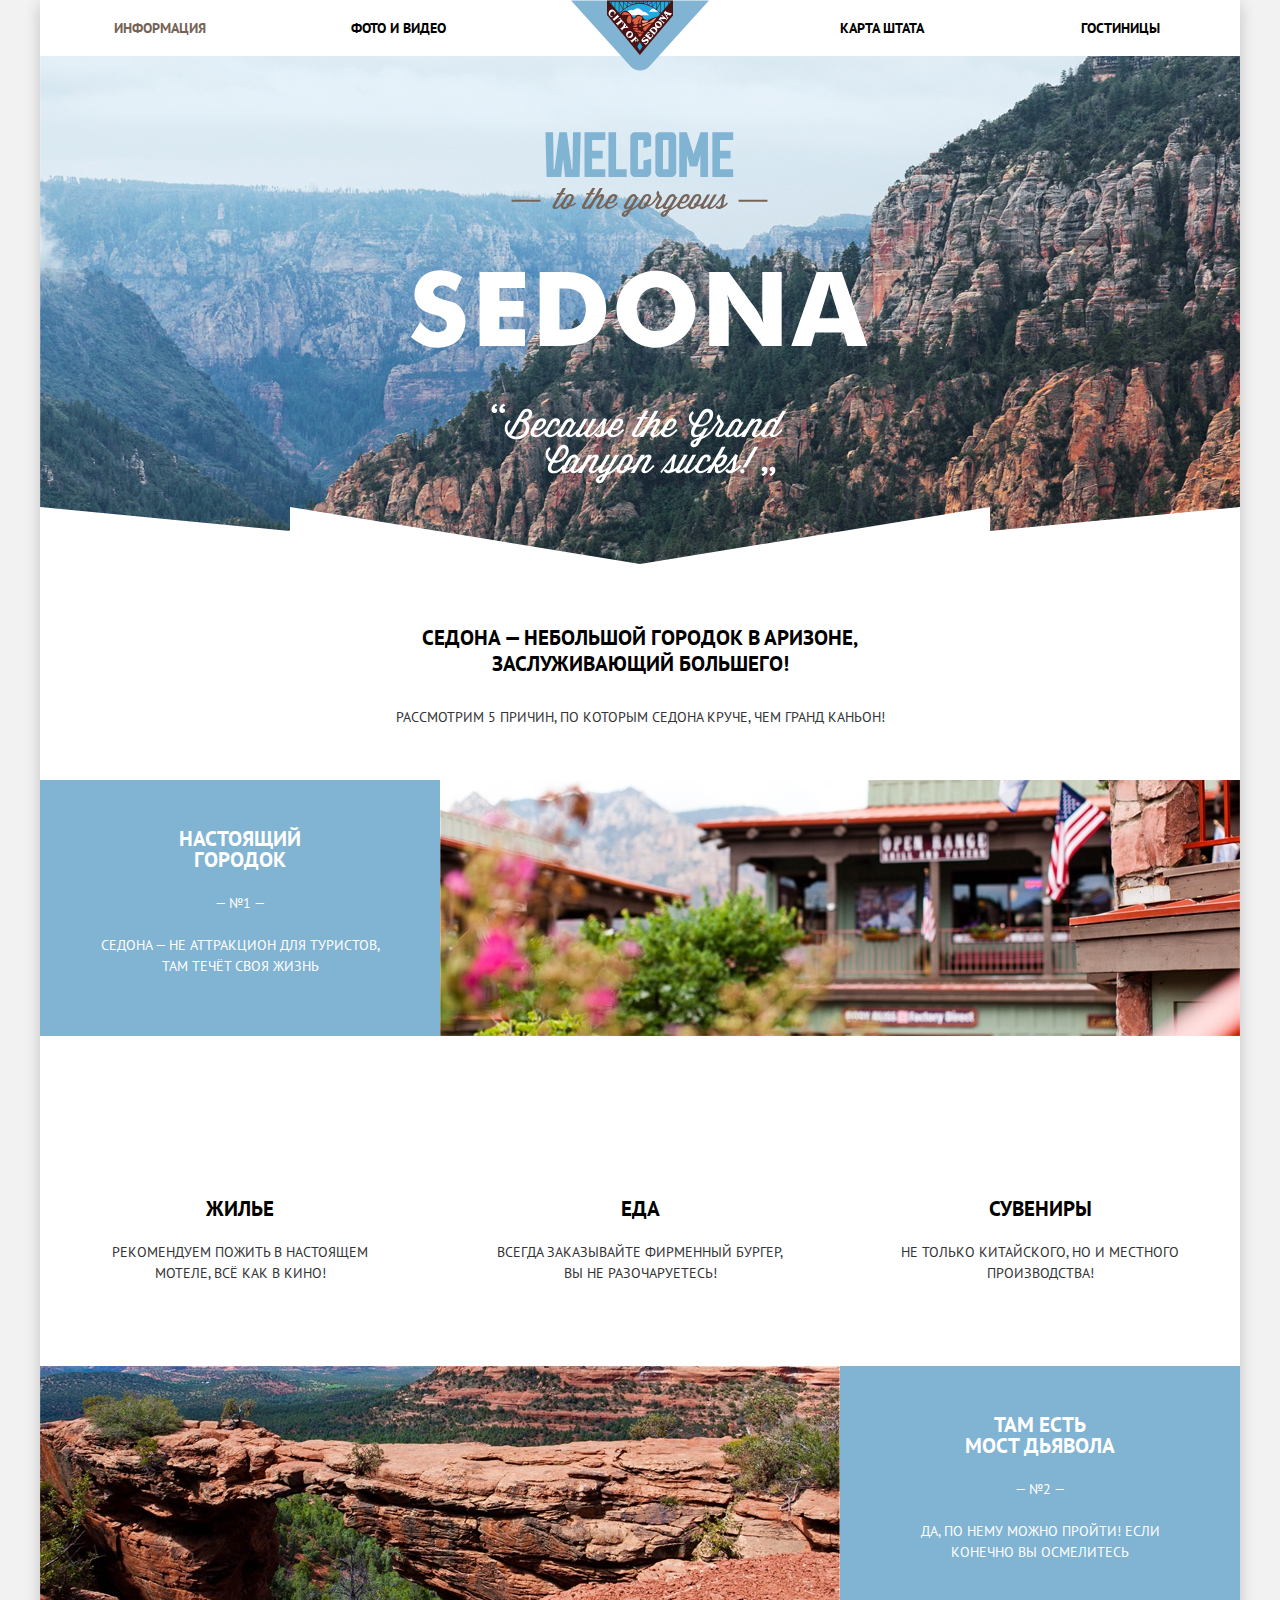
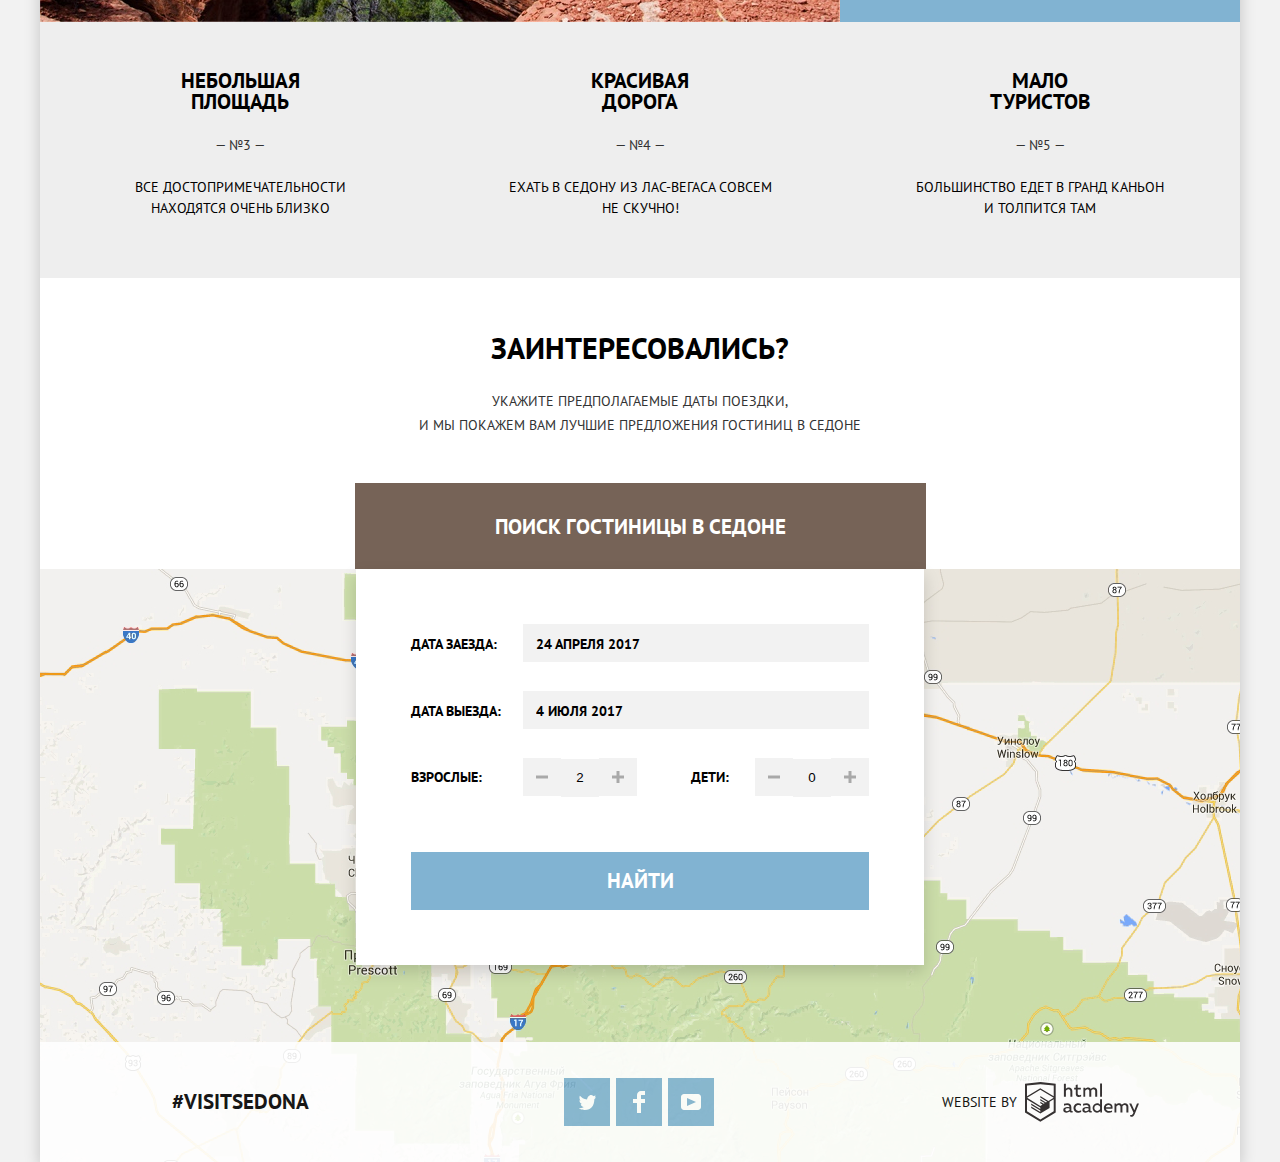
==== commit defb294c: "Added position for form" ====
--- a/index.html
+++ b/index.html
@@ -102,6 +102,40 @@
                     <p class="searching__desc">Укажите предполагаемые даты поездки, <br> И мы покажем вам лучшие предложения гостиниц в Седоне</p>
                 </div>
                 <button class="searching__button button button--brown" type="button">Поиск гостиницы в Седоне</button>
+                <section class="searching-form">
+                    <h2 class="visually-hidden">Форма поиска Гостиницы</h2>
+                    <form class="searching-form__form" action="https://echo.htmlacademy.ru" method="POST">
+                        <p class="searching-form__row">
+                            <label class="searching-form__label" for="date-arrival">Дата заезда:</label>
+                            <!-- иконку календаря реализую на следующем этапе -->
+                            <input class="searching-form__input" id="date-arrival" type="text" name="date-arrival" value="" placeholder="24 апреля 2017">
+                        </p>
+                        <p class="searching-form__row">
+                            <label class="searching-form__label" for="date-departure">Дата выезда:</label>
+                            <!-- иконку календаря реализую на следующем этапе -->
+                            <input class="searching-form__input" id="date-departure" type="text" name="date-departure" value="" placeholder="4 июля 2017">
+                        </p>
+                        <div class="searching-form__wrapper">
+                            <div class="searching-form__row">
+                                <label class="searching-form__label" for="adult-count">Взрослые:</label>
+                                <p class="searching-form__count count">
+                                    <button class="count__button count__button--minus" type="button" aria-label="Убавить количество">
+                                    Минус
+                                    </button><input class="count__input" id="adult-count" type="number" name="adult-count" value="2"><button class="count__button count__button--plus" type="button" aria-label="Прибавить количество">Плюс</button>
+                                </p>
+                            </div>
+                            <div class="searching-form__row">
+                                <label class="searching-form__label searching-form__label--short" for="children-count">Дети:</label>
+                                <p class="searching-form__count count">
+                                    <button class="count__button count__button--minus" type="button" aria-label="Убавить количество">
+                                    Минус
+                                </button><input class="count__input" id="children-count" type="number" name="children-count" value="0"><button class="count__button count__button--plus" type="button" aria-label="Прибавить количество">Плюс</button>
+                                </p>
+                            </div>
+                        </div>
+                        <button class="searching-form__button button" type="button">Найти</button>
+                    </form>
+                </section>
             </section>
         </main>
 
@@ -193,43 +227,6 @@
                 </a>
             </div>
         </footer>
-
-        <!--  -->
-        <!--  -->
-        <section class="searching-form">
-            <h2 class="visually-hidden">Форма поиска Гостиницы</h2>
-            <form class="searching-form__form" action="https://echo.htmlacademy.ru" method="POST">
-                <p class="searching-form__row">
-                    <label class="searching-form__label" for="date-arrival">Дата заезда:</label>
-                    <!-- иконку календаря реализую на следующем этапе -->
-                    <input class="searching-form__input" id="date-arrival" type="text" name="date-arrival" value="" placeholder="24 апреля 2017">
-                </p>
-                <p class="searching-form__row">
-                    <label class="searching-form__label" for="date-departure">Дата выезда:</label>
-                    <!-- иконку календаря реализую на следующем этапе -->
-                    <input class="searching-form__input" id="date-departure" type="text" name="date-departure" value="" placeholder="4 июля 2017">
-                </p>
-                <div class="searching-form__wrapper">
-                    <div class="searching-form__row">
-                        <label class="searching-form__label" for="adult-count">Взрослые:</label>
-                        <p class="searching-form__count count">
-                            <button class="count__button count__button--minus" type="button" aria-label="Убавить количество">
-                            Минус
-                            </button><input class="count__input" id="adult-count" type="number" name="adult-count" value="2"><button class="count__button count__button--plus" type="button" aria-label="Прибавить количество">Плюс</button>
-                        </p>
-                    </div>
-                    <div class="searching-form__row">
-                        <label class="searching-form__label searching-form__label--short" for="children-count">Дети:</label>
-                        <p class="searching-form__count count">
-                            <button class="count__button count__button--minus" type="button" aria-label="Убавить количество">
-                            Минус
-                        </button><input class="count__input" id="children-count" type="number" name="children-count" value="0"><button class="count__button count__button--plus" type="button" aria-label="Прибавить количество">Плюс</button>
-                        </p>
-                    </div>
-                </div>
-                <button class="searching-form__button button" type="button">Найти</button>
-            </form>
-        </section>
     </div>
 </body>
 
--- a/css/style.css
+++ b/css/style.css
@@ -289,7 +289,9 @@
                     }
                     
                     .searching-form {
-                        display: none;
+                        position: absolute;
+                        left: 50%;
+                        transform: translateX(-50%);
                         box-sizing: border-box;
                         width: 568px;
                         background-color: #ffffff;
@@ -788,6 +790,7 @@
                     }
                     
                     .searching {
+                        position: relative;
                         text-align: center;
                         padding-top: 52px;
                     }
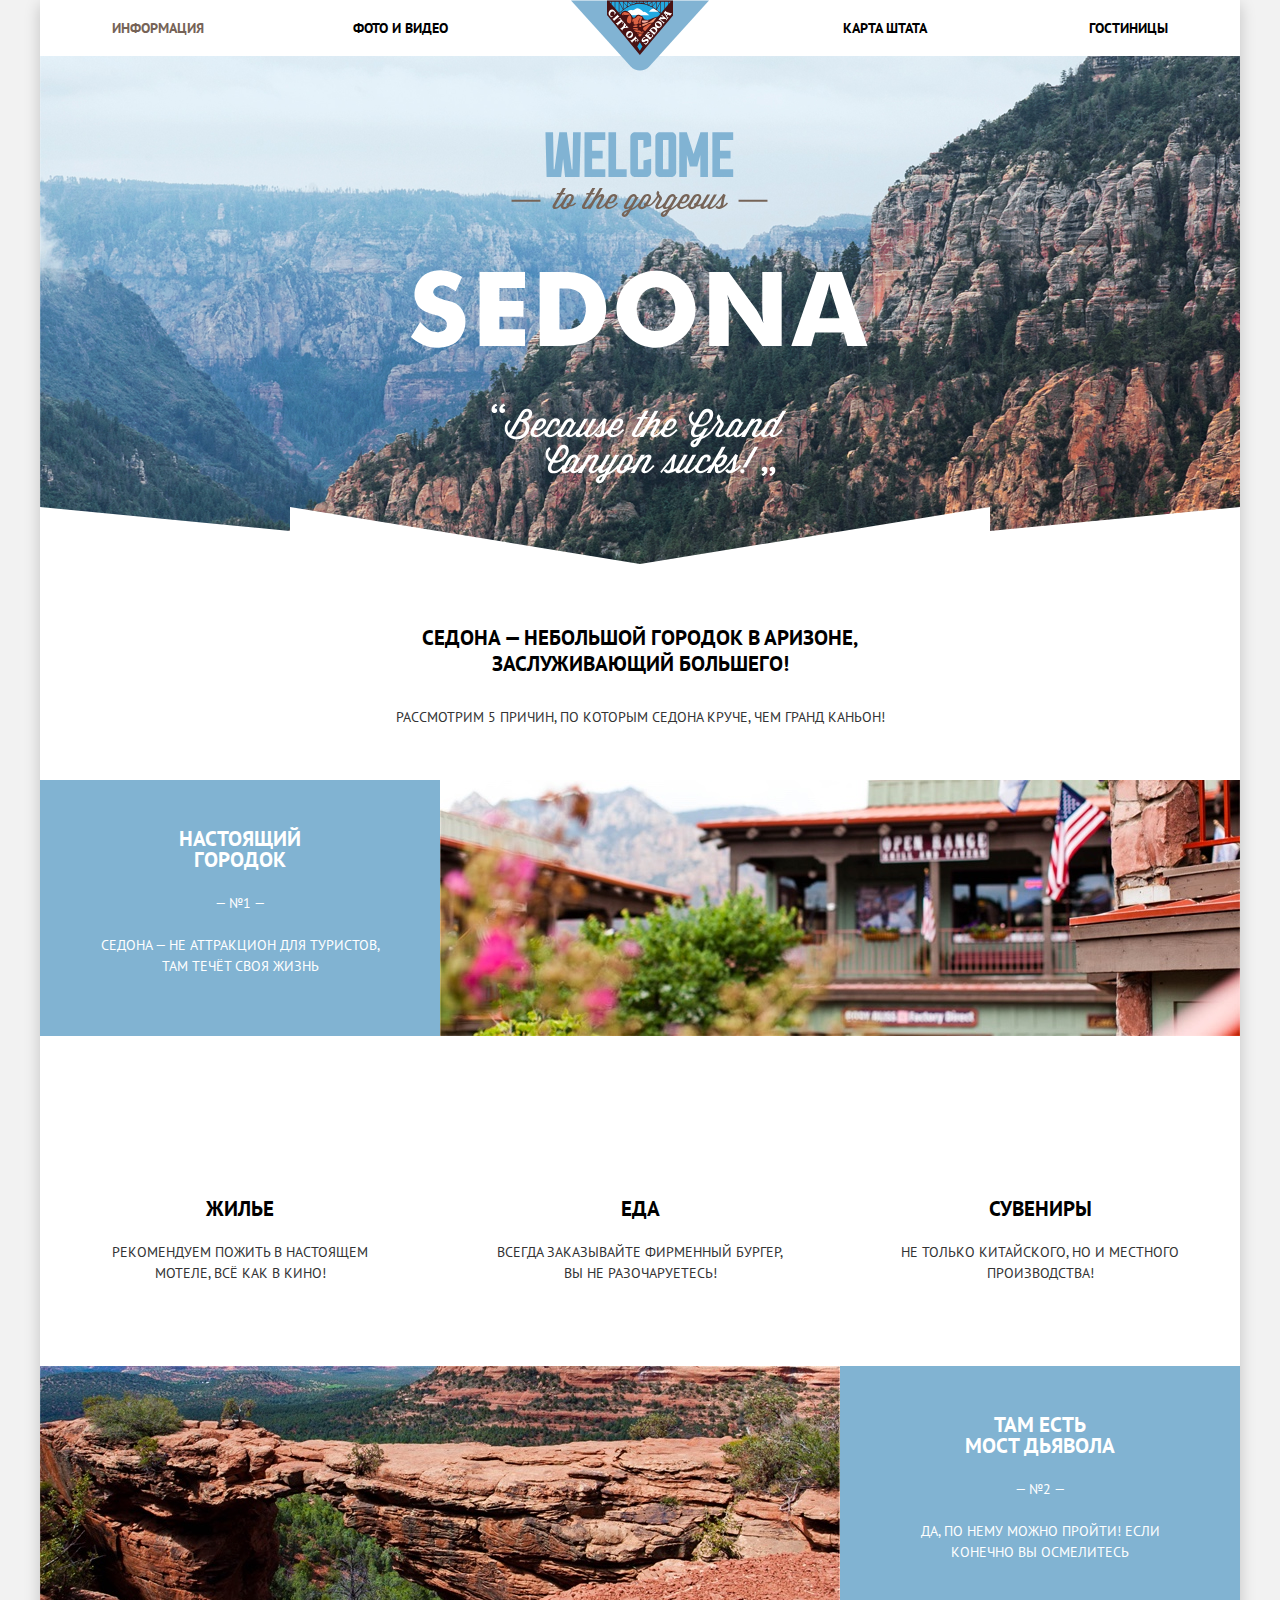
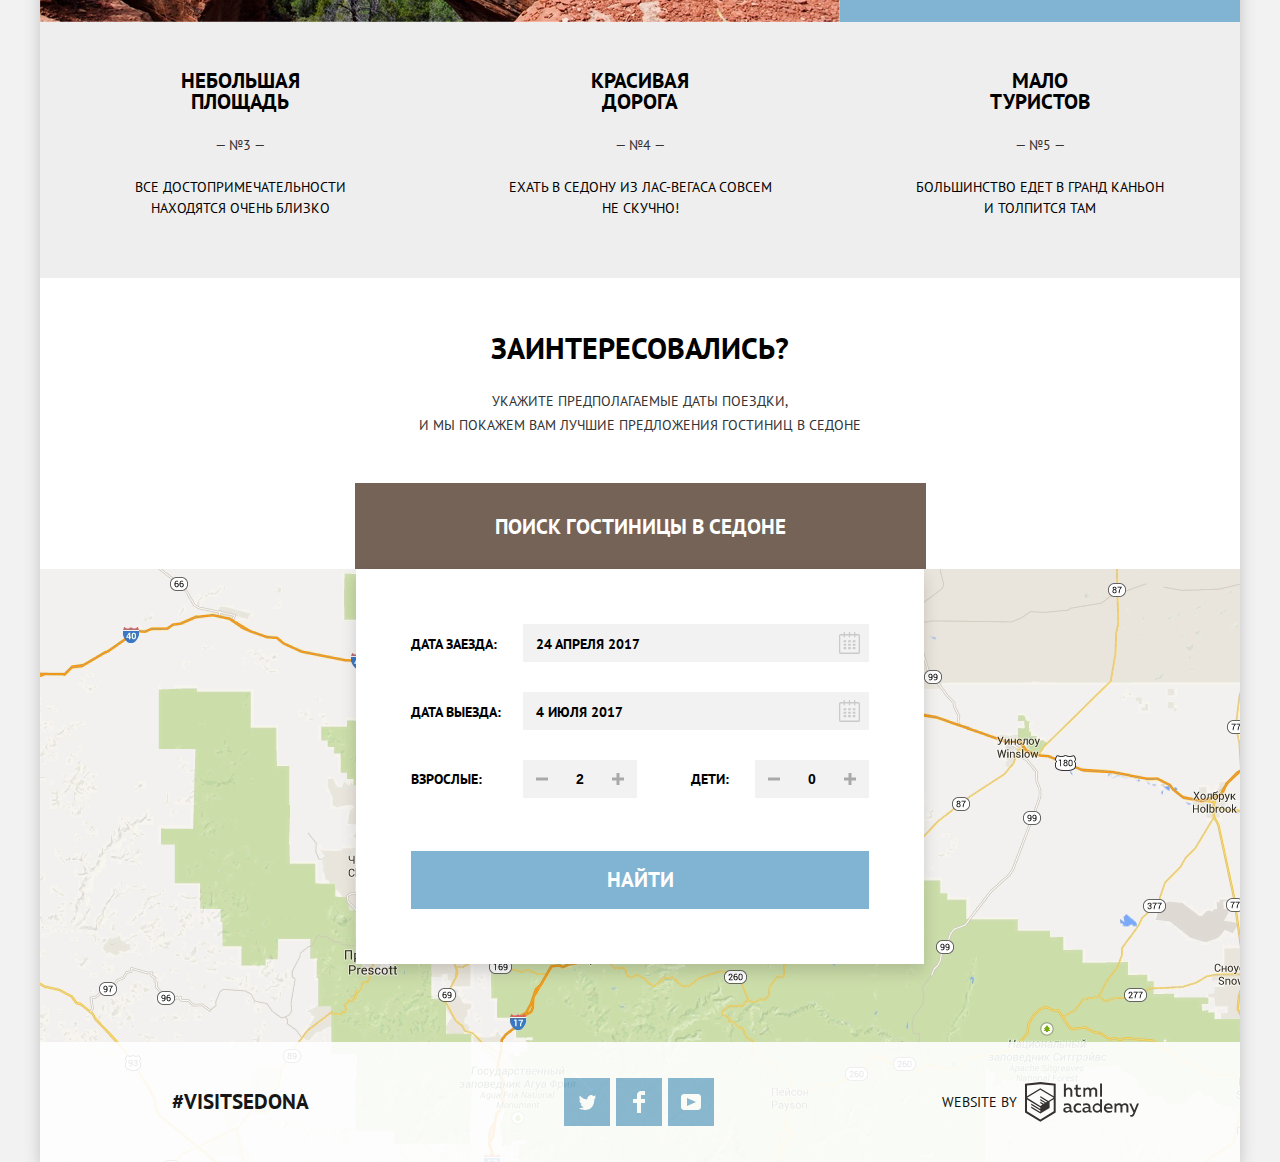
==== commit 8c20259e: "Added button-calendar and deleted all <br>" ====
--- a/index.html
+++ b/index.html
@@ -20,7 +20,7 @@
                     <li class="header__item"><a class="header__link" href="map.html">Карта штата</a></li>
                     <li class="header__item"><a class="header__link" href="catalog.html">Гостиницы</a></li>
                 </ul>
-                <a class="header__logo logo" href="index.html">
+                <a class="header__logo logo" href="#">
                     <img class="logo__image" src="img/logo.svg" width="138" height="71" alt="Логотип Седоны">
                 </a>
             </nav>
@@ -36,7 +36,7 @@
             <section class="benefits">
                 <h2 class="visually-hidden">5 преимуществ Седоны</h2>
                 <div class="benefits__wrapper">
-                    <p class="benefits__title">Седона — небольшой городок в Аризоне,<br>заслуживающий большего!
+                    <p class="benefits__title">Седона — небольшой городок в Аризоне, заслуживающий большего!
                     </p>
                     <p class="benefits__desc">Рассмотрим 5 причин, по которым Седона круче, чем Гранд Каньон!</p>
                 </div>
@@ -44,7 +44,7 @@
                 <section class="benefits-reason benefits-reason--first">
                     <div class="benefits-reason__inner">
                         <h3 class="visually-hidden">Первое преимущество</h3>
-                        <h4 class="benefits-reason__title">Настоящий<br> городок</h4>
+                        <h4 class="benefits-reason__title">Настоящий городок</h4>
                         <p class="benefits-reason__subtitle">— №1 —</p>
                         <p class="benefits-reason__desc">Седона — не аттракцион для туристов, там течёт своя жизнь</p>
                     </div>
@@ -54,17 +54,17 @@
                     <li class="advice__item advice__item--first">
 
                         <h4 class="advice__title">Жилье</h4>
-                        <p class="advice__text">Рекомендуем пожить в настоящем<br> мотеле, всё как в кино!</p>
+                        <p class="advice__text">Рекомендуем пожить в настоящем мотеле, всё как в кино!</p>
                     </li>
                     <li class="advice__item advice__item--second">
 
                         <h4 class="advice__title">Еда</h4>
-                        <p class="advice__text">Всегда заказывайте фирменный бургер,<br> вы не разочаруетесь!</p>
+                        <p class="advice__text">Всегда заказывайте фирменный бургер, вы не разочаруетесь!</p>
                     </li>
                     <li class="advice__item advice__item--third">
 
                         <h4 class="advice__title">Сувениры</h4>
-                        <p class="advice__text">Не только китайского, но и местного<br> производства!</p>
+                        <p class="advice__text">Не только китайского, но и местного производства!</p>
                     </li>
                 </ul>
                 <!-- Причина №2 -->
@@ -78,19 +78,19 @@
                 </section>
                 <ul class="benefits-reasons list">
                     <li class="benefits-reasons__item">
-                        <h4 class="benefits-reasons__title">Небольшая<br> площадь</h4>
+                        <h4 class="benefits-reasons__title">Небольшая площадь</h4>
                         <p class="benefits-reasons__subtitle">— №3 —</p>
-                        <p class="benefits-reasons__desc">Все достопримечательности<br> находятся очень близко</p>
+                        <p class="benefits-reasons__desc">Все достопримечательности находятся очень близко</p>
                     </li>
                     <li class="benefits-reasons__item">
-                        <h4 class="benefits-reasons__title">Красивая<br> дорога</h4>
+                        <h4 class="benefits-reasons__title">Красивая дорога</h4>
                         <p class="benefits-reasons__subtitle">— №4 —</p>
-                        <p class="benefits-reasons__desc">Ехать в Седону из Лас-Вегаса совсем<br> не скучно!</p>
+                        <p class="benefits-reasons__desc">Ехать в Седону из Лас-Вегаса совсем не скучно!</p>
                     </li>
                     <li class="benefits-reasons__item">
-                        <h4 class="benefits-reasons__title">Мало<br> туристов</h4>
+                        <h4 class="benefits-reasons__title">Мало туристов</h4>
                         <p class="benefits-reasons__subtitle">— №5 —</p>
-                        <p class="benefits-reasons__desc">Большинство едет в гранд каньон<br> и толпится там</p>
+                        <p class="benefits-reasons__desc">Большинство едет в гранд каньон и толпится там</p>
                     </li>
                 </ul>
             </section>
@@ -109,11 +109,39 @@
                             <label class="searching-form__label" for="date-arrival">Дата заезда:</label>
                             <!-- иконку календаря реализую на следующем этапе -->
                             <input class="searching-form__input" id="date-arrival" type="text" name="date-arrival" value="" placeholder="24 апреля 2017">
+                            <button class="searching-form__input-img" type="button">
+                                <svg width="21px" height="22px" viewBox="0 0 21 22" version="1.1" xmlns="http://www.w3.org/2000/svg" xmlns:xlink="http://www.w3.org/1999/xlink">
+                              
+                                    <title>calendar</title>
+                                    <g stroke="none" stroke-width="1" fill="none" fill-rule="evenodd">
+                                        <g transform="translate(-367.000000, -2471.000000)" fill="#cacaca" fill-rule="nonzero" id="calendar">
+                                            <g transform="translate(367.000000, 2470.000000)">
+                                                <path d="M19.251,3.025 L16.406,3.025 L16.406,1.648 C16.406,1.267 16.112,0.959 15.75,0.959 C15.387,0.959 15.094,1.267 15.094,1.648 L15.094,3.025 L11.156,3.025 L11.156,1.648 C11.156,1.267 10.862,0.959 10.501,0.959 C10.138,0.959 9.844,1.267 9.844,1.648 L9.844,3.025 L5.906,3.025 L5.906,1.648 C5.906,1.267 5.612,0.959 5.25,0.959 C4.887,0.959 4.593,1.267 4.593,1.648 L4.593,3.025 L1.75,3.025 C0.784,3.025 0,3.847 0,4.862 L0,21.164 C0,22.179 0.784,23 1.75,23 L19.251,23 C20.217,23 21,22.179 21,21.164 L21,4.862 C21,3.847 20.217,3.025 19.251,3.025 Z M19.688,21.164 C19.6909535,21.2828271 19.6465635,21.3979571 19.5646025,21.4840442 C19.4826416,21.5701314 19.3698288,21.6201182 19.251,21.623 L1.75,21.623 C1.50263177,21.6164524 1.30696426,21.4114036 1.31190494,21.164 L1.31190494,4.862 C1.30696426,4.61459638 1.50263177,4.40954755 1.75,4.403 L4.594,4.403 L4.594,5.781 C4.594,6.162 4.888,6.47 5.251,6.47 C5.613,6.47 5.907,6.162 5.907,5.781 L5.907,4.403 L9.845,4.403 L9.845,5.781 C9.845,6.162 10.139,6.47 10.502,6.47 C10.863,6.47 11.157,6.162 11.157,5.781 L11.157,4.403 L15.095,4.403 L15.095,5.781 C15.095,6.162 15.388,6.47 15.751,6.47 C16.113,6.47 16.407,6.162 16.407,5.781 L16.407,4.403 L19.252,4.403 C19.493,4.403 19.689,4.609 19.689,4.862 L19.689,21.164 L19.688,21.164 Z"></path>
+                                                <path d="M4.594,9.225 L7.219,9.225 L7.219,11.291 L4.594,11.291 L4.594,9.225 Z M4.594,12.668 L7.219,12.668 L7.219,14.735 L4.594,14.735 L4.594,12.668 Z M4.594,16.112 L7.219,16.112 L7.219,18.178 L4.594,18.178 L4.594,16.112 Z M9.188,16.112 L11.813,16.112 L11.813,18.178 L9.188,18.178 L9.188,16.112 Z M9.188,12.668 L11.813,12.668 L11.813,14.735 L9.188,14.735 L9.188,12.668 Z M9.188,9.225 L11.813,9.225 L11.813,11.291 L9.188,11.291 L9.188,9.225 Z M13.781,16.112 L16.406,16.112 L16.406,18.178 L13.781,18.178 L13.781,16.112 Z M13.781,12.668 L16.406,12.668 L16.406,14.735 L13.781,14.735 L13.781,12.668 Z M13.781,9.225 L16.406,9.225 L16.406,11.291 L13.781,11.291 L13.781,9.225 Z"></path>
+                                            </g>
+                                        </g>
+                                    </g>
+                                </svg>
+                            </button>
                         </p>
                         <p class="searching-form__row">
                             <label class="searching-form__label" for="date-departure">Дата выезда:</label>
-                            <!-- иконку календаря реализую на следующем этапе -->
+
                             <input class="searching-form__input" id="date-departure" type="text" name="date-departure" value="" placeholder="4 июля 2017">
+                            <button class="searching-form__input-img" type="button">
+                                <svg width="21px" height="22px" viewBox="0 0 21 22" version="1.1" xmlns="http://www.w3.org/2000/svg" xmlns:xlink="http://www.w3.org/1999/xlink">
+                              
+                                    <title>calendar</title>
+                                    <g stroke-width="1" fill="none" fill-rule="evenodd">
+                                        <g transform="translate(-367.000000, -2471.000000)" fill="#cacaca" fill-rule="nonzero" id="calendar">
+                                            <g transform="translate(367.000000, 2470.000000)">
+                                                <path d="M19.251,3.025 L16.406,3.025 L16.406,1.648 C16.406,1.267 16.112,0.959 15.75,0.959 C15.387,0.959 15.094,1.267 15.094,1.648 L15.094,3.025 L11.156,3.025 L11.156,1.648 C11.156,1.267 10.862,0.959 10.501,0.959 C10.138,0.959 9.844,1.267 9.844,1.648 L9.844,3.025 L5.906,3.025 L5.906,1.648 C5.906,1.267 5.612,0.959 5.25,0.959 C4.887,0.959 4.593,1.267 4.593,1.648 L4.593,3.025 L1.75,3.025 C0.784,3.025 0,3.847 0,4.862 L0,21.164 C0,22.179 0.784,23 1.75,23 L19.251,23 C20.217,23 21,22.179 21,21.164 L21,4.862 C21,3.847 20.217,3.025 19.251,3.025 Z M19.688,21.164 C19.6909535,21.2828271 19.6465635,21.3979571 19.5646025,21.4840442 C19.4826416,21.5701314 19.3698288,21.6201182 19.251,21.623 L1.75,21.623 C1.50263177,21.6164524 1.30696426,21.4114036 1.31190494,21.164 L1.31190494,4.862 C1.30696426,4.61459638 1.50263177,4.40954755 1.75,4.403 L4.594,4.403 L4.594,5.781 C4.594,6.162 4.888,6.47 5.251,6.47 C5.613,6.47 5.907,6.162 5.907,5.781 L5.907,4.403 L9.845,4.403 L9.845,5.781 C9.845,6.162 10.139,6.47 10.502,6.47 C10.863,6.47 11.157,6.162 11.157,5.781 L11.157,4.403 L15.095,4.403 L15.095,5.781 C15.095,6.162 15.388,6.47 15.751,6.47 C16.113,6.47 16.407,6.162 16.407,5.781 L16.407,4.403 L19.252,4.403 C19.493,4.403 19.689,4.609 19.689,4.862 L19.689,21.164 L19.688,21.164 Z"></path>
+                                                <path d="M4.594,9.225 L7.219,9.225 L7.219,11.291 L4.594,11.291 L4.594,9.225 Z M4.594,12.668 L7.219,12.668 L7.219,14.735 L4.594,14.735 L4.594,12.668 Z M4.594,16.112 L7.219,16.112 L7.219,18.178 L4.594,18.178 L4.594,16.112 Z M9.188,16.112 L11.813,16.112 L11.813,18.178 L9.188,18.178 L9.188,16.112 Z M9.188,12.668 L11.813,12.668 L11.813,14.735 L9.188,14.735 L9.188,12.668 Z M9.188,9.225 L11.813,9.225 L11.813,11.291 L9.188,11.291 L9.188,9.225 Z M13.781,16.112 L16.406,16.112 L16.406,18.178 L13.781,18.178 L13.781,16.112 Z M13.781,12.668 L16.406,12.668 L16.406,14.735 L13.781,14.735 L13.781,12.668 Z M13.781,9.225 L16.406,9.225 L16.406,11.291 L13.781,11.291 L13.781,9.225 Z"></path>
+                                            </g>
+                                        </g>
+                                    </g>
+                                </svg>
+                            </button>
                         </p>
                         <div class="searching-form__wrapper">
                             <div class="searching-form__row">
@@ -190,11 +218,11 @@
                     <a class="footer__link footer__link--youtube" href="#">
                         <svg width="20px" height="16px" viewBox="0 0 20 16" version="1.1" xmlns="http://www.w3.org/2000/svg" xmlns:xlink="http://www.w3.org/1999/xlink">
                             <title>youtube</title>
-                            <g id="Pages" stroke="none" stroke-width="1" fill="none" fill-rule="evenodd">
-                                <g id="Index" transform="translate(-681.000000, -2694.000000)" fill="#FFFFFF">
-                                    <g id="footer" transform="translate(40.000000, 2642.000000)">
-                                        <g id="youtube" transform="translate(641.000000, 52.000000)">
-                                            <g id="Shape">
+                            <g  stroke="none" stroke-width="1" fill="none" fill-rule="evenodd">
+                                <g transform="translate(-681.000000, -2694.000000)" fill="#FFFFFF">
+                                    <g transform="translate(40.000000, 2642.000000)">
+                                        <g transform="translate(641.000000, 52.000000)">
+                                            <g >
                                                 <path d="M17,0 L3,0 C1.35,0 0,1.35 0,3 L0,13 C0,14.65 1.35,16 3,16 L17,16 C18.65,16 20,14.65 20,13 L20,3 C20,1.35 18.65,0 17,0 Z M6.027,11.998 L6.027,4.002 L15.014,8 L6.027,11.998 L6.027,11.998 Z" fill-rule="nonzero"></path>
                                             </g>
                                         </g>
@@ -212,11 +240,11 @@
     
                         <title>logo-htmlacademy</title>
                         <desc>Created with Sketch.</desc>
-                        <g id="Pages" stroke="none" stroke-width="1" fill="none" fill-rule="evenodd">
+                        <g stroke="none" stroke-width="1" fill="none" fill-rule="evenodd">
                             <g id="Hotels" transform="translate(-1024.000000, -852.000000)" fill="#231F20">
                                 <g id="footer" transform="translate(40.000000, 813.000000)">
                                     <g id="logo-htmlacademy" transform="translate(984.000000, 38.000000)">
-                                        <g id="Shape">
+                                        <g>
                                             <path d="M47.0655963,30.0594737 C47.2630068,30.0514668 47.4583394,30.0151472 47.6458716,29.9515789 L47.6458716,31.3865789 C47.2482111,31.5403817 46.8260491,31.6172143 46.4009174,31.6131579 C45.6481775,31.6769003 44.9394456,31.2428956 44.6389908,30.5342105 C43.7036246,31.3099837 42.5302436,31.72271 41.3261468,31.6994737 C39.7330275,31.6994737 38.2559633,30.8039474 38.2559633,28.9481579 C38.2559633,26.65 40.366055,25.9378947 42.1701835,25.9378947 C42.9401581,25.9504704 43.7070337,26.0408217 44.459633,26.2076316 L44.459633,25.8839474 C44.459633,24.805 43.6577982,23.9742105 42.1490826,23.9742105 C41.0585215,23.9764145 39.9804413,24.2116153 38.983945,24.6647368 L38.983945,22.8305263 C40.0678146,22.4509488 41.2039562,22.2506246 42.3495413,22.2371053 C44.8394495,22.2371053 46.3692661,23.4455263 46.3692661,26.1752632 L46.3692661,29.4121053 C46.3546084,29.5667697 46.4009718,29.721014 46.4980508,29.8405532 C46.5951298,29.9600924 46.7348802,30.035021 46.8862385,30.0486842 L47.0655963,30.0486842 L47.0655963,30.0594737 Z M40.2711009,28.8402632 C40.2979829,29.2290018 40.4760704,29.5905124 40.7655451,29.8439649 C41.0550198,30.0974175 41.4317374,30.2216723 41.8114679,30.1889474 L41.9275229,30.1889474 C42.8818937,30.1906264 43.7973384,29.8021685 44.4701835,29.11 L44.4701835,27.5778947 C43.8419811,27.4413845 43.2026282,27.3655249 42.5605505,27.3513158 C41.5055046,27.3513158 40.2816514,27.7073684 40.2816514,28.8402632 L40.2816514,28.8402632 L40.2711009,28.8402632 Z M53.3114679,22.2478947 C54.2595543,22.2246358 55.1962393,22.4631803 56.0229358,22.9384211 L56.0229358,24.7942105 C55.3066037,24.2989246 54.4610163,24.0357417 53.5963303,24.0389474 C52.5199374,23.9724773 51.496296,24.5219892 50.9384549,25.46575 C50.3806138,26.4095108 50.3806138,27.591805 50.9384549,28.5355658 C51.496296,29.4793266 52.5199374,30.0288385 53.5963303,29.9623684 C54.4944641,29.9591382 55.3769198,29.7214566 56.1600917,29.2718421 L56.1600917,31.1168421 C55.2476604,31.5451608 54.2518662,31.7554729 53.2481651,31.7318421 C50.8050121,31.8920586 48.695731,30.0004036 48.5321101,27.5023684 C48.5321101,27.3513158 48.5321101,27.2038596 48.5321101,27.06 C48.4922947,25.8236341 48.9347044,24.6217922 49.7618902,23.7192021 C50.5890761,22.8166119 51.7331835,22.2873136 52.9422018,22.2478947 L53.3431193,22.2478947 L53.3114679,22.2478947 Z M66.1513761,30.0594737 C66.3487866,30.0514668 66.5441192,30.0151472 66.7316514,29.9515789 L66.7316514,31.3865789 C66.3339909,31.5403817 65.9118289,31.6172143 65.4866972,31.6131579 C64.7339573,31.6769003 64.0252255,31.2428956 63.7247706,30.5342105 C62.7894044,31.3099837 61.6160234,31.72271 60.4119266,31.6994737 C58.8188073,31.6994737 57.3417431,30.8039474 57.3417431,28.9481579 C57.3417431,26.65 59.4518349,25.9378947 61.2559633,25.9378947 C62.025938,25.9504704 62.7928135,26.0408217 63.5454128,26.2076316 L63.5454128,25.8839474 C63.5454128,24.805 62.743578,23.9742105 61.2348624,23.9742105 C60.1443013,23.9764145 59.0662211,24.2116153 58.0697248,24.6647368 L58.0697248,22.8305263 C59.1535945,22.4509488 60.2897361,22.2506246 61.4353211,22.2371053 C63.9252294,22.2371053 65.4550459,23.4455263 65.4550459,26.1752632 L65.4550459,29.4121053 C65.4403882,29.5667697 65.4867516,29.721014 65.5838306,29.8405532 C65.6809097,29.9600924 65.82066,30.035021 65.9720183,30.0486842 L66.1513761,30.0486842 L66.1513761,30.0594737 Z M59.3568807,28.8402632 C59.3836546,29.2310454 59.5632206,29.5943261 59.8550417,29.848095 C60.1468629,30.1018639 60.5263371,30.2247268 60.9077982,30.1889474 L61.0238532,30.1889474 C61.978224,30.1906264 62.8936687,29.8021685 63.5665138,29.11 L63.5665138,27.5778947 C62.9383113,27.4413845 62.2989584,27.3655249 61.6568807,27.3513158 C60.5385321,27.3513158 59.3779817,27.7073684 59.3779817,28.8402632 L59.3779817,28.8402632 L59.3568807,28.8402632 Z M77.0183486,18.3205263 L77.0183486,31.4836842 L75.2775229,31.4836842 L75.2775229,30.0594737 C74.4827679,31.135283 73.2299812,31.7537779 71.9119266,31.7210526 C69.4750723,31.552751 67.5825241,29.4822103 67.5825241,26.9844737 C67.5825241,24.4867371 69.4750723,22.4161964 71.9119266,22.2478947 C73.1194886,22.2051973 74.2817775,22.7202659 75.0770642,23.6505263 L75.0770642,18.3205263 L77.0183486,18.3205263 Z M72.2389908,23.9526316 C70.6307782,23.9526316 69.3270642,25.2858805 69.3270642,26.9305263 C69.3270642,28.5751722 70.6307782,29.9084211 72.2389908,29.9084211 C73.4673261,29.929616 74.5855937,29.1871285 75.0665138,28.0310526 L75.0665138,25.8731579 C74.5742086,24.738236 73.4741663,24.006587 72.2600917,24.0065789 L72.2389908,23.9526316 Z M83.3486239,22.2478947 C86.8408257,22.2478947 88.0541284,25.1394737 87.4844037,27.7397368 L80.9220183,27.7397368 C81.143578,29.3581579 82.683945,30.0163158 84.2876147,30.0163158 C85.2509024,30.0196119 86.2026665,29.8020883 87.0729358,29.3797368 L87.0729358,31.1060526 C86.0736034,31.5420784 84.9938669,31.7518759 83.9077982,31.7210526 C81.2385321,31.7210526 78.8963303,30.1889474 78.8963303,26.9521053 C78.8361831,25.7502312 79.2482377,24.5736221 80.0408163,23.6840609 C80.833395,22.7944997 81.9407526,22.2657764 83.1165138,22.2155263 L83.3486239,22.2155263 L83.3486239,22.2478947 Z M83.443578,23.9094737 C82.1215985,23.8103984 80.9703676,24.8236582 80.8692661,26.1752632 L80.8692661,26.24 L85.7752294,26.24 C85.8275189,25.6050928 85.6027649,24.979009 85.1611924,24.529514 C84.71962,24.080019 84.1063741,23.8530676 83.4857798,23.9094737 L83.443578,23.9094737 Z M89.4889908,31.4621053 L89.4889908,22.4960526 L91.2298165,22.4960526 L91.2298165,23.575 C91.9776543,22.7196618 93.0410172,22.2228758 94.162844,22.2047368 C95.2951298,22.132746 96.3712153,22.7163253 96.9481651,23.7152632 C97.7407354,22.8334891 98.8477083,22.3160913 100.018349,22.2802632 C100.951668,22.2327078 101.85935,22.6010522 102.506842,23.290113 C103.154334,23.9791738 103.478107,24.9213437 103.394495,25.8731579 L103.394495,31.4836842 L101.389908,31.4836842 L101.389908,25.9271053 C101.437106,25.4733447 101.305582,25.0190516 101.024428,24.6647091 C100.743274,24.3103667 100.335659,24.0851765 99.8917431,24.0389474 L99.6174312,24.0389474 C98.7512148,24.0941188 97.9525447,24.5360392 97.4334862,25.2473684 L97.4334862,31.4836842 L95.4288991,31.4836842 L95.4288991,25.9271053 C95.4728317,25.4699759 95.3356717,25.0139226 95.0481287,24.6610541 C94.7605858,24.3081856 94.3466797,24.0879787 93.8990826,24.0497368 L93.6880734,24.0497368 C92.7466437,24.1344326 91.8914735,24.6449129 91.356422,25.4415789 L91.356422,31.5160526 L89.5311927,31.5160526 L89.4889908,31.4621053 Z M111.972018,22.4744737 L113.976606,22.4744737 L109.851376,32.6813158 C108.901835,35.0226316 107.64633,35.7671053 106.316972,35.7671053 C105.925689,35.7631641 105.536197,35.7124694 105.156422,35.6160526 L105.156422,33.9221053 C105.44728,34.0111568 105.749614,34.0548063 106.053211,34.0515789 C107.002752,34.0515789 107.720183,33.3610526 108.237156,32.0015789 L108.416514,31.5484211 L104.19633,22.4852632 L106.306422,22.4852632 L109.323853,29.2718421 L111.972018,22.4744737 Z M40.8619266,2.63263158 L40.8619266,7.76842105 C41.6131164,6.9863957 42.6386228,6.54359491 43.7105505,6.53842105 C44.6823179,6.47907521 45.6329468,6.84494758 46.325328,7.54478094 C47.0177092,8.24461431 47.3865701,9.21243369 47.3399083,10.2068421 L47.3399083,15.7634211 L45.3669725,15.7634211 L45.3669725,10.4657895 C45.4231266,9.94896946 45.2754097,9.43058817 44.9565578,9.0255257 C44.637706,8.62046322 44.1740523,8.36217272 43.6683486,8.30789474 L43.3518349,8.30789474 C42.3456285,8.36978394 41.4321252,8.92949754 40.9041284,9.80763158 L40.9041284,15.7634211 L38.8995413,15.7634211 L38.8995413,2.63263158 L40.9041284,2.63263158 L40.8619266,2.63263158 Z M52.6889908,3.54973684 L52.6889908,6.78657895 L55.8541284,6.78657895 L55.8541284,8.51289474 L52.6889908,8.51289474 L52.6889908,12.6236842 C52.6889908,13.8105263 53.2165138,14.1989474 54.3559633,14.1989474 C54.9672018,14.1990133 55.5726763,14.0781061 56.1389908,13.8428947 L56.1389908,15.5692105 C55.3874958,15.82589 54.5996148,15.9534943 53.8073394,15.9468421 C53.0028089,16.0504703 52.1954894,15.7774767 51.6099534,15.2038002 C51.0244173,14.6301237 50.7231328,13.816967 50.7899083,12.9905263 L50.7899083,8.49131579 L49.1440367,8.49131579 L49.1440367,6.73263158 L50.7266055,6.73263158 L50.7266055,4.01368421 L52.6889908,3.54973684 Z M58.3862385,15.7526316 L58.3862385,6.75421053 L60.1376147,6.75421053 L60.1376147,7.83315789 C60.8810976,6.9765474 61.9403361,6.47599113 63.0600917,6.45210526 C64.1623632,6.38098888 65.2145534,6.93141813 65.803211,7.88710526 C66.5957812,7.00533123 67.7027542,6.48793344 68.8733945,6.45210526 C69.8137484,6.41461361 70.7232916,6.79858793 71.3639535,7.50352387 C72.0046154,8.20845981 72.312617,9.16417976 72.2073394,10.1205263 L72.2073394,15.7418421 L70.2027523,15.7418421 L70.2027523,10.1852632 C70.2499498,9.73150256 70.1184259,9.27720946 69.8372717,8.92286702 C69.5561176,8.56852459 69.1485032,8.34333438 68.7045872,8.29710526 L68.4619266,8.29710526 C67.5957102,8.3522767 66.7970401,8.79419706 66.2779817,9.50552632 L66.2779817,15.7418421 L64.2733945,15.7418421 L64.2733945,10.1852632 C64.320592,9.73150256 64.1890681,9.27720946 63.9079139,8.92286702 C63.6267598,8.56852459 63.2191454,8.34333438 62.7752294,8.29710526 L62.5325688,8.29710526 C61.5911392,8.38180106 60.7359689,8.8922813 60.2009174,9.68894737 L60.2009174,15.7634211 L58.3862385,15.7634211 L58.3862385,15.7526316 Z M75.0876147,2.62184211 L77.0183486,2.62184211 L77.0183486,15.7310526 L75.0876147,15.7310526 L75.0876147,2.62184211 Z M15.5197248,1.05736842 L15.3509174,1.05736842 L0,2.71894737 L0,31.4944737 L15.3509174,40.8381579 L30.7018349,31.4944737 L30.7018349,2.71894737 L15.5197248,1.05736842 Z M28.7077982,30.2968421 L15.3509174,38.4321053 L2.00458716,30.3184211 L2.00458716,18.5147368 L15.2876147,26.6068421 L15.2876147,28.0310526 L6.18256881,22.5284211 L6.18256881,23.9418421 L15.340367,29.5631579 L15.340367,31.0628947 L6.19311927,25.4955263 L6.19311927,26.9521053 L15.3509174,32.5734211 L24.5825688,26.9197368 L24.5825688,20.8128947 L28.6972477,18.3205263 L28.6972477,30.3184211 L28.7077982,30.2968421 Z M28.7077982,16.7776316 L25.0362385,18.9355263 L23.3481651,20.0144737 L15.3087156,15.0836842 L15.3087156,16.4971053 L22.1559633,20.7265789 L22.1559633,20.7265789 L22.0082569,20.8236842 L20.953211,21.4063158 L15.2876147,17.9536842 L15.2876147,19.3994737 L19.7610092,22.1184211 L18.7059633,22.8413158 L15.3298165,20.7913158 L15.3298165,22.2047368 L17.5454128,23.5426316 L15.2981651,24.9021053 L2.11009174,16.8639474 L15.3087156,8.72868421 L28.7077982,16.7776316 Z M28.7077982,15.3534211 L15.2876147,7.27210526 L2.01513761,15.3534211 L2.01513761,4.56394737 L15.3614679,3.12894737 L28.7077982,4.56394737 L28.7077982,15.3534211 L28.7077982,15.3534211 Z" fill-rule="nonzero"></path>
                                         </g>
                                     </g>
--- a/css/style.css
+++ b/css/style.css
@@ -1,973 +1,1151 @@
-                    body {
-                        margin: 0;
-                        padding: 0;
-                        font-family: "PT Sans", Arial, Helvetica, sans-serif;
-                        font-size: 14px;
-                        line-height: 26px;
-                        color: #000000;
-                        text-transform: uppercase;
-                    }
-                    
-                    a {
-                        text-decoration: none;
-                    }
-                    
-                    p {
-                        margin: 0;
-                    }
-                    
-                    .page {
-                        background-color: #f2f2f2;
-                    }
-                    
-                    .page__container {
-                        position: relative;
-                        margin: 0 auto;
-                        background-color: #ffffff;
-                        box-shadow: 0px 5px 15px 0 rgba(0, 1, 1, 0.2);
-                        width: 1200px;
-                    }
-                    
-                    .visually-hidden {
-                        position: absolute;
-                        clip: rect(0 0 0 0);
-                        width: 1px;
-                        height: 1px;
-                        margin: -1px;
-                    }
-                    
-                    .list {
-                        margin: 0;
-                        padding: 0;
-                        list-style: none;
-                    }
-                    
-                    .button {
-                        font: inherit;
-                        text-align: center;
-                        font-weight: bold;
-                        color: #ffffff;
-                        background-color: #81b3d2;
-                        text-transform: uppercase;
-                        border: none;
-                    }
-                    
-                    .button:hover {
-                        background-color: #669EC0;
-                    }
-                    
-                    .button:active {
-                        background-color: #5496BD;
-                        color: rgba(255, 255, 255, 0.3);
-                    }
-                    
-                    .button--brown {
-                        background-color: #766357;
-                    }
-                    
-                    .button--brown:hover {
-                        background-color: #604E43;
-                    }
-                    
-                    .button--brown:active {
-                        background-color: #503E33;
-                        color: rgba(255, 255, 255, 0.3);
-                    }
-                    
-                    .header__list a:hover {
-                        color: #81B3D2;
-                    }
-                    
-                    .header__list a:focus {
-                        color: #000000;
-                        opacity: 0.3;
-                    }
-                    
-                    .header__item--current .header__link {
-                        color: #766357;
-                    }
-                    
-                    .header__link {
-                        font-size: 14px;
-                        line-height: 26px;
-                        text-align: center;
-                        font-weight: bold;
-                        display: block;
-                        width: 100%;
-                        padding-top: 15px;
-                        padding-bottom: 15px;
-                        color: #000000;
-                    }
-                    
-                    .intro {
-                        /* Это просто бэкграунд */
-                        min-height: 508px;
-                        background: url("../img/intro-mask.svg") 0 100% no-repeat, url("../img/intro-background.png") 0 -56px no-repeat;
-                    }
-                    /* main */
-                    
-                    .benefits__title {
-                        font-size: 21px;
-                        line-height: 26px;
-                        font-weight: bold;
-                        text-align: center;
-                    }
-                    
-                    .benefits__desc {
-                        font-weight: 400;
-                        text-align: center;
-                        color: #333333;
-                    }
-                    /* REASONS */
-                    
-                    .benefits-reason__title {
-                        font-size: 21px;
-                        line-height: 21px;
-                        font-weight: bold;
-                        text-align: center;
-                        color: #ffffff;
-                    }
-                    
-                    .benefits-reason__subtitle {
-                        margin-bottom: 21px;
-                        font-size: 14px;
-                        line-height: 21px;
-                        color: #ffffff;
-                        font-weight: 400;
-                        text-align: center;
-                    }
-                    
-                    .benefits-reason__desc {
-                        font-size: 14px;
-                        line-height: 21px;
-                        color: #ffffff;
-                        font-weight: 400;
-                        text-align: center;
-                    }
-                    
-                    .benefits-reason {
-                        background-color: #81B3D2;
-                    }
-                    
-                    .benefits-reason__desc {
-                        margin: 0;
-                    }
-                    
-                    .benefits-reason__background {
-                        background-image: url("../img/reason-one-background.jpg");
-                        background-position: 0 0;
-                        background-repeat: no-repeat;
-                    }
-                    
-                    .advice {
-                        margin: 0;
-                        padding: 0;
-                    }
-                    
-                    .advice__item {
-                        width: 400px;
-                        min-height: 330px;
-                    }
-                    
-                    .advice__item--first {
-                        background-image: url("../img/icon-home.svg");
-                        background-repeat: no-repeat;
-                        background-position: 162px 60px;
-                        ;
-                    }
-                    
-                    .advice__item--second {
-                        background-image: url("../img/icon-burger.svg");
-                        background-repeat: no-repeat;
-                        background-position: 162px 60px;
-                    }
-                    
-                    .advice__item--third {
-                        background-image: url("../img/icon-gift.svg");
-                        background-repeat: no-repeat;
-                        background-position: 168px 56px;
-                    }
-                    
-                    .advice__title {
-                        margin: 0;
-                        margin-bottom: 23px;
-                        padding-top: 162px;
-                        font-size: 21px;
-                        line-height: 21px;
-                        text-align: center;
-                        font-weight: bold;
-                    }
-                    
-                    .advice__text {
-                        margin: 0;
-                        font-size: 14px;
-                        line-height: 21px;
-                        font-weight: 400;
-                        text-align: center;
-                        color: #333333;
-                    }
-                    
-                    .searching__title {
-                        font-size: 30px;
-                        line-height: 36px;
-                        font-weight: bold;
-                        text-align: center;
-                    }
-                    
-                    .searching__desc {
-                        margin: 0;
-                        font-weight: 400;
-                        line-height: 24px;
-                        color: #333333;
-                        text-align: center;
-                    }
-                    
-                    .searching__button {
-                        font-size: 21px;
-                        line-height: 26px;
-                        text-align: center;
-                        padding: 31px 140px 29px;
-                    }
-                    
-                    .footer__tag {
-                        margin: 0;
-                        font-size: 21px;
-                        text-align: center;
-                        font-weight: bold;
-                    }
-                    
-                    .footer__item {
-                        margin-right: 6px;
-                        width: 46px;
-                        height: 48px;
-                    }
-                    
-                    .footer__item:last-child {
-                        margin-right: 0;
-                    }
-                    
-                    .footer__link {
-                        display: flex;
-                        align-items: center;
-                        justify-content: center;
-                        width: 100%;
-                        height: 100%;
-                        background-position: center;
-                        background-repeat: no-repeat;
-                        background-color: #81b3d2;
-                    }
-                    
-                    .footer__link:hover {
-                        background-color: #669ec0;
-                    }
-                    
-                    .footer__link:active {
-                        background-color: #5496bd;
-                        opacity: 0.3;
-                    }
-                    
-                    .footer__link:active svg {
-                        opacity: 0.3;
-                    }
-                    
-                    .copyright__title {
-                        margin-right: 8px;
-                        text-align: center;
-                        font-weight: 400;
-                    }
-                    
-                    .copyright__link {
-                        line-height: 0;
-                    }
-                    
-                    .copyright__link:hover svg path {
-                        fill: #81b3d2;
-                    }
-                    
-                    .copyright__link:active svg path {
-                        fill: #bdbbbc;
-                    }
-                    
-                    .searching-form {
-                        position: absolute;
-                        left: 50%;
-                        transform: translateX(-50%);
-                        box-sizing: border-box;
-                        width: 568px;
-                        background-color: #ffffff;
-                        box-shadow: 0px 7px 15px 0 rgba(0, 1, 1, 0.15);
-                        padding: 55px;
-                    }
-                    
-                    .searching-form__row {
-                        display: flex;
-                        justify-content: space-between;
-                        align-items: baseline;
-                        margin: 0 0 29px;
-                    }
-                    
-                    .searching-form__label {
-                        width: 112px;
-                        text-align: left;
-                        font-weight: bold;
-                    }
-                    
-                    .searching-form__label--short {
-                        width: 64px;
-                    }
-                    
-                    .searching-form__button {
-                        margin-top: 26px;
-                        width: 100%;
-                        font-size: 21px;
-                        line-height: 26px;
-                        text-align: center;
-                        font-weight: bold;
-                        padding: 16px 0;
-                    }
-                    
-                    .searching-form__button:hover {
-                        background-color: #669EC0;
-                    }
-                    
-                    .searching-form__button:active {
-                        background-color: #5496BD;
-                        color: rgba(255, 255, 255, 0.3)
-                    }
-                    
-                    .searching-form__input {
-                        box-sizing: border-box;
-                        padding: 7px 0 5px 13px;
-                        box-shadow: none;
-                        border: none;
-                        width: 346px;
-                        font-family: "PT Sans", Arial, Helvetica, sans-serif;
-                        font-size: 14px;
-                        line-height: 26px;
-                        font-weight: bold;
-                        background-color: #f2f2f2;
-                        text-transform: uppercase;
-                    }
-                    
-                    .searching-form__input:hover {
-                        background-color: #ebebeb;
-                    }
-                    
-                    .searching-form__input:focus {
-                        background-color: #ffffff;
-                        padding: 6px 0 6px 11px;
-                        border: 2px solid #e5e5e5;
-                        outline: none;
-                    }
-                    
-                    .searching-form__input::placeholder {
-                        font-family: "PT Sans", Arial, Helvetica, sans-serif;
-                        font-size: 14px;
-                        line-height: 26px;
-                        font-weight: bold;
-                        color: #000000;
-                    }
-                    
-                    .searching-form__input:focus::placeholder {
-                        /* padding-left: 11px; */
-                    }
-                    
-                    .searching-form__wrapper {
-                        display: flex;
-                        align-items: center;
-                        justify-content: space-between;
-                    }
-                    
-                    .count__button {
-                        text-indent: -3000px;
-                        padding: 0;
-                        position: relative;
-                        width: 38px;
-                        height: 38px;
-                        border: none;
-                    }
-                    
-                    .count__button:hover::before,
-                    .count__button:hover::after {
-                        background-color: #000000;
-                    }
-                    
-                    .count__button:active::before,
-                    .count__button:active::after {
-                        background-color: #81b3d2;
-                    }
-                    
-                    .count__button::before {
-                        display: block;
-                        content: "";
-                        position: absolute;
-                        top: 50%;
-                        left: 50%;
-                        transform: translate(-50%, -50%);
-                        width: 12px;
-                        height: 3px;
-                        background-color: #a9a9a9;
-                    }
-                    
-                    .count__button--plus::after {
-                        display: block;
-                        content: "";
-                        position: absolute;
-                        top: 50%;
-                        left: 50%;
-                        transform: translate(-50%, -50%);
-                        width: 3px;
-                        height: 12px;
-                        background-color: #a9a9a9;
-                    }
-                    
-                    .count__input {
-                        line-height: 26px;
-                        text-align: center;
-                        width: 38px;
-                        padding: 6px 0;
-                        border: none;
-                    }
-                    
-                    input[type=number]::-webkit-inner-spin-button,
-                    input[type=number]::-webkit-outer-spin-button {
-                        -webkit-appearance: none;
-                        margin: 0;
-                    }
-                    
-                    .count__button,
-                    .count__input {
-                        background-color: #f2f2f2;
-                    }
-                    /*  */
-                    /* Catalog */
-                    
-                    .searching-hotels__title {
-                        font-size: 16px;
-                        line-height: 21px;
-                        font-weight: bold;
-                        text-align: left;
-                        color: #ffffff;
-                    }
-                    
-                    .searching-hotels {
-                        display: flex;
-                        background-image: url("../img/filter-background.jpg");
-                        background-repeat: no-repeat;
-                        background-position: 0 0;
-                        padding: 28px 72px 28px 72px;
-                    }
-                    
-                    .searching-hotels__price label {
-                        display: inline-block;
-                        vertical-align: top;
-                        font-size: 14px;
-                        line-height: 21px;
-                        text-align: left;
-                        font-weight: 400;
-                        color: #ffffff;
-                    }
-                    
-                    .searching-hotels__price .price__min {
-                        width: 94px;
-                        padding-left: 61px;
-                        line-height: 33px;
-                    }
-                    
-                    .searching-hotels__price .price__max {
-                        width: 103px;
-                        padding-left: 55px;
-                        line-height: 33px;
-                    }
-                    
-                    .searching-hotels__price {
-                        position: relative;
-                        height: 32px;
-                        font-size: 0;
-                        margin-bottom: 20px;
-                        border: 2px solid #ffffff;
-                        border-radius: 2px;
-                    }
-                    
-                    .searching-hotels__price::after {
-                        content: "";
-                        position: absolute;
-                        top: 50%;
-                        left: 50%;
-                        width: 2px;
-                        height: 22px;
-                        background: #ffffff;
-                        transform: translate(-50%, -50%);
-                    }
-                    
-                    .searching-hotels__price input {
-                        width: 50px;
-                        margin: 0;
-                        font-size: 14px;
-                        line-height: 21px;
-                        text-align: left;
-                        font-weight: 400;
-                        color: #ffffff;
-                        background: none;
-                        border: none;
-                    }
-                    
-                    .searching-hotels__range {
-                        position: relative;
-                        margin-bottom: 32px;
-                    }
-                    
-                    .range__scale {
-                        height: 2px;
-                        background: rgba(255, 255, 255, 0.3);
-                    }
-                    
-                    .range__bar {
-                        width: 80%;
-                        height: 2px;
-                        background: #ffffff;
-                    }
-                    
-                    .range__toggle {
-                        position: absolute;
-                        top: -9px;
-                        width: 4px;
-                        height: 4px;
-                        background: #ababab;
-                        border: 8px solid #ffffff;
-                        border-radius: 50%;
-                        box-shadow: 0 2px 1px 0 rgba(0, 1, 1, 0.2);
-                    }
-                    
-                    .range__toggle:hover {
-                        background: #1c4f80;
-                    }
-                    
-                    .range__togle--min {
-                        left: 0;
-                    }
-                    
-                    .range__togle--max {
-                        left: 80%;
-                    }
-                    
-                    .searching-hotels__button {
-                        display: block;
-                        margin-left: 84px;
-                        padding: 6px 33px 6px 34px;
-                        font-size: 14px;
-                        line-height: 20px;
-                        color: #ffffff;
-                        text-transform: uppercase;
-                        background: transparent;
-                        border: 2px solid #ffffff;
-                        border-radius: 2px;
-                    }
-                    
-                    .searching-hotels__button:hover {
-                        color: #000000;
-                        background: #ffffff;
-                    }
-                    
-                    .sort {
-                        display: flex;
-                        justify-content: space-between;
-                        align-items: center;
-                        padding: 31px 71px 29px 71px;
-                    }
-                    
-                    .sort__list {
-                        display: flex;
-                        justify-content: space-between;
-                        margin: 0;
-                    }
-                    
-                    .sort__title {
-                        margin: 0 46px 0 0;
-                        font-size: 21px;
-                        line-height: 26px;
-                        font-weight: bold;
-                        color: #000000;
-                        text-align: left;
-                    }
-                    
-                    .sort__text {
-                        margin: 0 41px 0 0;
-                        font-size: 12px;
-                        line-height: 18px;
-                        font-weight: 400;
-                        text-align: left;
-                        color: #000000;
-                    }
-                    
-                    .sort__link {
-                        font-size: 12px;
-                        line-height: 18px;
-                        font-weight: 400;
-                        text-align: left;
-                        color: rgba(0, 0, 0, 0.3);
-                        border-bottom: 1px dotted #81b3d2;
-                    }
-                    
-                    .sort__item--active .sort__link {
-                        color: #81B3D2;
-                        border: none;
-                    }
-                    
-                    .sort__link:hover {
-                        color: #81B3D2;
-                    }
-                    
-                    .sort__link:active {
-                        color: #000000;
-                        border: none;
-                    }
-                    
-                    .hotels__title {
-                        font-size: 21px;
-                        line-height: 26px;
-                        font-weight: bold;
-                        text-align: left;
-                        color: #000000;
-                    }
-                    
-                    .hotels__text {
-                        font-size: 14px;
-                        line-height: 21px;
-                        font-weight: 400;
-                        text-align: left;
-                        color: #333333;
-                        margin: 0 0 16px 0;
-                    }
-                    
-                    .hotels__button {
-                        padding: 6px 16px 4px 17px;
-                        margin-right: 6px;
-                    }
-                    
-                    .hotels__rating-current {
-                        width: 110px;
-                        padding: 3px 0;
-                        background-color: #f2f2f2;
-                        font-size: 14px;
-                        line-height: 21px;
-                        font-weight: 400;
-                        text-align: center;
-                        color: #666666;
-                    }
-                    /*  */
-                    /* Styles for flexbox */
-                    
-                    .header__nav {
-                        position: relative;
-                    }
-                    
-                    .header__list {
-                        padding: 0;
-                        margin: 0;
-                        display: flex;
-                        align-items: center;
-                        justify-content: space-between;
-                        flex-wrap: wrap;
-                    }
-                    
-                    .header__item {
-                        display: block;
-                        box-sizing: border-box;
-                        width: 239px;
-                    }
-                    
-                    .header__item:nth-child(3) {
-                        margin-left: auto;
-                    }
-                    
-                    .header__logo {
-                        position: absolute;
-                        left: 50%;
-                        transform: translateX(-50%);
-                        top: 0;
-                    }
-                    
-                    .intro {
-                        box-sizing: border-box;
-                        padding-top: 76px;
-                    }
-                    
-                    .intro__image {
-                        padding-left: 370px;
-                    }
-                    
-                    .benefits__title {
-                        margin: 0;
-                        padding-top: 61px;
-                    }
-                    
-                    .benefits__desc {
-                        padding-top: 27px;
-                        padding-bottom: 50px;
-                        margin: 0;
-                    }
-                    
-                    .benefits-reason__title {
-                        margin: 0;
-                        margin-bottom: 23px;
-                    }
-                    
-                    .benefits-reason__inner {
-                        box-sizing: border-box;
-                        width: 400px;
-                        padding: 48px 48px 59px 48px;
-                        background-color: #81b3d2;
-                    }
-                    
-                    .benefits-reason {
-                        display: flex;
-                        align-items: center;
-                    }
-                    
-                    .benefits-reason--first {
-                        background-image: url("../img/reason-one-background.jpg");
-                        background-position: 400px 0;
-                        background-repeat: no-repeat;
-                        width: 1200px;
-                    }
-                    
-                    .advice {
-                        display: flex;
-                        justify-content: space-between;
-                    }
-                    
-                    .benefits-reason--second {
-                        background-image: url("../img/reason-two-background.jpg");
-                        background-position: 0 0;
-                        background-repeat: no-repeat;
-                        min-height: 256px;
-                        width: 1200px;
-                    }
-                    
-                    .benefits-reason--second .benefits-reason__inner {
-                        margin-left: auto;
-                    }
-                    
-                    .benefits-reasons {
-                        margin: 0;
-                        padding: 0;
-                        display: flex;
-                        justify-content: space-between;
-                    }
-                    
-                    .benefits-reasons__item {
-                        box-sizing: border-box;
-                        margin: 0;
-                        padding: 48px 48px 59px 48px;
-                        width: 400px;
-                        min-height: 256px;
-                        text-align: center;
-                        background-color: #eeeeee;
-                    }
-                    
-                    .benefits-reasons__desc {
-                        margin: 0;
-                        font-size: 14px;
-                        line-height: 21px;
-                        font-weight: 400;
-                    }
-                    
-                    .benefits-reasons__title {
-                        margin: 0 0 23px;
-                        font-size: 21px;
-                        line-height: 21px;
-                        color: #000000;
-                        font-weight: bold;
-                    }
-                    
-                    .benefits-reasons__subtitle {
-                        margin: 0 0 21px;
-                        font-size: 14px;
-                        line-height: 21px;
-                        color: #333333;
-                        font-weight: 400;
-                    }
-                    
-                    .searching {
-                        position: relative;
-                        text-align: center;
-                        padding-top: 52px;
-                    }
-                    
-                    .searching .benefits__wrapper {
-                        margin-bottom: 46px;
-                    }
-                    
-                    .searching__title {
-                        margin: 0 0 23px;
-                    }
-                    
-                    .map {
-                        line-height: 0;
-                    }
-                    
-                    .footer {
-                        box-sizing: border-box;
-                        display: flex;
-                        justify-content: space-between;
-                        align-items: center;
-                        padding: 36px 101px 36px 132px;
-                        background-color: #ffffff;
-                        opacity: 0.9
-                    }
-                    
-                    .footer--float {
-                        position: absolute;
-                        bottom: 0;
-                        width: 100%;
-                    }
-                    
-                    .footer__tag {}
-                    
-                    .footer__list {
-                        padding: 0;
-                        margin: 0 0 0 27px;
-                        display: flex;
-                        align-items: center;
-                    }
-                    
-                    .footer__copyright {
-                        display: flex;
-                        align-items: center;
-                    }
-                    /* Catalog */
-                    
-                    .searching-hotels {}
-                    
-                    .searching-hotels__section {
-                        box-sizing: border-box;
-                        position: relative;
-                        margin: 0;
-                        margin-right: 111px;
-                        border: none;
-                        padding: 43px 0 0;
-                        min-width: 144px;
-                    }
-                    
-                    .searching-hotels__item {
-                        margin-bottom: 20px;
-                    }
-                    
-                    .searching-hotels__item:last-child {
-                        margin-bottom: 0px;
-                    }
-                    
-                    .searching-hotels__section:last-child {
-                        margin-left: auto;
-                        margin-right: 0;
-                        padding-top: 30px;
-                    }
-                    
-                    .searching-hotels__input:checked+.searching-hotels__label::after {
-                        background-image: url("../img/checkbox-on.svg");
-                    }
-                    
-                    .searching-hotels__label::after {
-                        content: "";
-                        position: absolute;
-                        top: -3px;
-                        left: 0px;
-                        width: 26px;
-                        height: 23px;
-                        background-image: url("../img/checkbox-off.svg");
-                        background-repeat: no-repeat;
-                        background-position: 0 0;
-                    }
-                    
-                    .searching-hotels__label {
-                        font-size: 14px;
-                        line-height: 21px;
-                        font-weight: 400;
-                        color: #ffffff;
-                        position: relative;
-                        padding-left: 40px;
-                    }
-                    
-                    .searching-hotels__title {
-                        position: absolute;
-                        margin: 0;
-                        top: 0;
-                        left: 0;
-                    }
-                    
-                    .sort__item {
-                        margin-right: 33px;
-                    }
-                    
-                    .sort__button {
-                        display: block;
-                        padding: 0;
-                        width: 11px;
-                        height: 10px;
-                        border: none;
-                        line-height: 0;
-                        background-color: transparent;
-                    }
-                    
-                    .sort__button:active svg polyline {
-                        fill: #81B3D2;
-                    }
-                    
-                    .sort__button--active svg polyline {
-                        fill: #81B3D2;
-                    }
-                    
-                    .sort__button:hover svg polyline {
-                        fill: #000000;
-                    }
-                    
-                    .sort__button--up {
-                        margin-left: auto;
-                        margin-right: 12px;
-                    }
-                    
-                    .hotels__item {
-                        box-sizing: border-box;
-                        padding: 30px 72px 29px 72px;
-                        display: flex;
-                        border-top: 1px solid #e5e5e5;
-                    }
-                    
-                    .hotels__item:last-child {
-                        border-bottom: 1px solid #e5e5e5;
-                    }
-                    
-                    .hotels__row {
-                        display: flex;
-                    }
-                    
-                    .hotels__rating {
-                        margin-left: auto;
-                    }
-                    
-                    .hotels__title {
-                        margin: -4px 0 6px 0;
-                    }
-                    
-                    .hotels__link:hover {
-                        color: #81b3d2;
-                    }
-                    
-                    .hotels__link:active {
-                        color: rgba(0, 0, 0, 0.3);
-                    }
-                    
-                    .hotels__image {
-                        margin-right: 30px;
-                    }
-                    
-                    .hotels__stars {
-                        display: flex;
-                        justify-content: flex-end;
-                        margin-bottom: 47px;
-                    }
-                    
-                    .hotels__stars img {
-                        margin-left: 6px;
-                    }+body {
+    margin: 0;
+    padding: 0;
+    font-family: "PT Sans", Arial, Helvetica, sans-serif;
+    font-size: 14px;
+    line-height: 26px;
+    color: #000000;
+    text-transform: uppercase;
+}
+
+a {
+    text-decoration: none;
+}
+
+p {
+    margin: 0;
+}
+
+.page {
+    background-color: #f2f2f2;
+}
+
+.page__container {
+    position: relative;
+    margin: 0 auto;
+    background-color: #ffffff;
+    -webkit-box-shadow: 0px 5px 15px 0 rgba(0, 1, 1, 0.2);
+    box-shadow: 0px 5px 15px 0 rgba(0, 1, 1, 0.2);
+    width: 1200px;
+}
+
+.visually-hidden {
+    position: absolute;
+    clip: rect(0 0 0 0);
+    width: 1px;
+    height: 1px;
+    margin: -1px;
+}
+
+.list {
+    margin: 0;
+    padding: 0;
+    list-style: none;
+}
+
+.button {
+    font: inherit;
+    text-align: center;
+    font-weight: bold;
+    color: #ffffff;
+    background-color: #81b3d2;
+    text-transform: uppercase;
+    border: none;
+}
+
+.button:hover {
+    background-color: #669EC0;
+}
+
+.button:active {
+    background-color: #5496BD;
+    color: rgba(255, 255, 255, 0.3);
+}
+
+.button--brown {
+    background-color: #766357;
+}
+
+.button--brown:hover {
+    background-color: #604E43;
+}
+
+.button--brown:active {
+    background-color: #503E33;
+    color: rgba(255, 255, 255, 0.3);
+}
+
+.header__list a:hover {
+    color: #81B3D2;
+}
+
+.header__list a:focus {
+    color: #000000;
+    opacity: 0.3;
+}
+
+.header__item--current .header__link {
+    color: #766357;
+}
+
+.header__link {
+    font-size: 14px;
+    line-height: 26px;
+    text-align: center;
+    font-weight: bold;
+    color: #000000;
+}
+
+.intro {
+    /* Это просто бэкграунд */
+    min-height: 508px;
+    background: url("../img/intro-mask.svg") 0 100% no-repeat, url("../img/intro-background.png") 0 -56px no-repeat;
+}
+
+
+/* main */
+
+.benefits__desc {
+    font-weight: 400;
+    text-align: center;
+    color: #333333;
+}
+
+
+/* REASONS */
+
+.benefits-reason__title {
+    width: 155px;
+    margin: 0 auto 23px;
+    font-size: 21px;
+    line-height: 21px;
+    font-weight: bold;
+    text-align: center;
+    color: #ffffff;
+}
+
+.benefits-reason__subtitle {
+    margin-bottom: 21px;
+    font-size: 14px;
+    line-height: 21px;
+    color: #ffffff;
+    font-weight: 400;
+    text-align: center;
+}
+
+.benefits-reason__desc {
+    font-size: 14px;
+    line-height: 21px;
+    color: #ffffff;
+    font-weight: 400;
+    text-align: center;
+}
+
+.benefits-reason {
+    background-color: #81B3D2;
+}
+
+.benefits-reason__desc {
+    margin: 0;
+}
+
+.benefits-reason__background {
+    background-image: url("../img/reason-one-background.jpg");
+    background-position: 0 0;
+    background-repeat: no-repeat;
+}
+
+.advice {
+    margin: 0;
+    padding: 0;
+}
+
+.advice__item {
+    box-sizing: border-box;
+    padding: 0 48px;
+    width: 400px;
+    min-height: 330px;
+}
+
+.advice__item--first {
+    background-image: url("../img/icon-home.svg");
+    background-repeat: no-repeat;
+    background-position: 162px 60px;
+    ;
+}
+
+.advice__item--second {
+    background-image: url("../img/icon-burger.svg");
+    background-repeat: no-repeat;
+    background-position: 162px 60px;
+}
+
+.advice__item--third {
+    background-image: url("../img/icon-gift.svg");
+    background-repeat: no-repeat;
+    background-position: 168px 56px;
+}
+
+.advice__title {
+    margin: 0;
+    margin-bottom: 23px;
+    padding-top: 162px;
+    font-size: 21px;
+    line-height: 21px;
+    text-align: center;
+    font-weight: bold;
+}
+
+.advice__text {
+    margin: 0;
+    font-size: 14px;
+    line-height: 21px;
+    font-weight: 400;
+    text-align: center;
+    color: #333333;
+}
+
+.searching__title {
+    font-size: 30px;
+    line-height: 36px;
+    font-weight: bold;
+    text-align: center;
+}
+
+.searching__desc {
+    margin: 0;
+    font-weight: 400;
+    line-height: 24px;
+    color: #333333;
+    text-align: center;
+}
+
+.searching__button {
+    font-size: 21px;
+    line-height: 26px;
+    text-align: center;
+    padding: 31px 140px 29px;
+}
+
+.footer__tag {
+    margin: 0;
+    font-size: 21px;
+    text-align: center;
+    font-weight: bold;
+}
+
+.footer__item {
+    margin-right: 6px;
+    width: 46px;
+    height: 48px;
+}
+
+.footer__item:last-child {
+    margin-right: 0;
+}
+
+.footer__link {
+    display: -webkit-box;
+    display: -ms-flexbox;
+    display: flex;
+    -webkit-box-align: center;
+    -ms-flex-align: center;
+    align-items: center;
+    -webkit-box-pack: center;
+    -ms-flex-pack: center;
+    justify-content: center;
+    width: 100%;
+    height: 100%;
+    background-position: center;
+    background-repeat: no-repeat;
+    background-color: #81b3d2;
+}
+
+.footer__link:hover {
+    background-color: #669ec0;
+}
+
+.footer__link:active {
+    background-color: #5496bd;
+    opacity: 0.3;
+}
+
+.footer__link:active svg {
+    opacity: 0.3;
+}
+
+.copyright__title {
+    margin-right: 8px;
+    text-align: center;
+    font-weight: 400;
+}
+
+.copyright__link {
+    line-height: 0;
+}
+
+.copyright__link:hover svg path {
+    fill: #81b3d2;
+}
+
+.copyright__link:active svg path {
+    fill: #bdbbbc;
+}
+
+.searching-form {
+    position: absolute;
+    left: 50%;
+    -webkit-transform: translateX(-50%);
+    -ms-transform: translateX(-50%);
+    transform: translateX(-50%);
+    -webkit-box-sizing: border-box;
+    box-sizing: border-box;
+    width: 568px;
+    background-color: #ffffff;
+    -webkit-box-shadow: 0px 7px 15px 0 rgba(0, 1, 1, 0.15);
+    box-shadow: 0px 7px 15px 0 rgba(0, 1, 1, 0.15);
+    padding: 55px;
+}
+
+.searching-form__count {
+    display: flex;
+}
+
+.searching-form__row {
+    position: relative;
+    display: -webkit-box;
+    display: -ms-flexbox;
+    display: flex;
+    -webkit-box-pack: justify;
+    -ms-flex-pack: justify;
+    justify-content: space-between;
+    -webkit-box-align: baseline;
+    -ms-flex-align: baseline;
+    align-items: baseline;
+    margin: 0 0 30px;
+}
+
+.searching-form__label {
+    width: 112px;
+    text-align: left;
+    font-weight: bold;
+}
+
+.searching-form__label--short {
+    width: 64px;
+}
+
+.searching-form__button {
+    margin-top: 23px;
+    width: 100%;
+    font-size: 21px;
+    line-height: 26px;
+    text-align: center;
+    font-weight: bold;
+    padding: 16px 0;
+}
+
+.searching-form__input-img {
+    position: absolute;
+    padding: 0;
+    margin: 0;
+    top: 50%;
+    transform: translateY(-50%);
+    right: 9px;
+    border: 0;
+    width: 21px;
+    height: 22px;
+    line-height: 0;
+    background-color: transparent;
+}
+
+.searching-form__input-img:hover svg g {
+    fill: #1f1f1f;
+}
+
+.searching-form__input-img:focus svg g {
+    fill: #81b3d2;
+}
+
+.searching-form__button:active {
+    background-color: #5496BD;
+    color: rgba(255, 255, 255, 0.3)
+}
+
+.searching-form__input {
+    -webkit-box-sizing: border-box;
+    box-sizing: border-box;
+    border: 2px solid #f2f2f2;
+    padding: 5px 0 3px 11px;
+    -webkit-box-shadow: none;
+    box-shadow: none;
+    width: 346px;
+    font-family: "PT Sans", Arial, Helvetica, sans-serif;
+    font-size: 14px;
+    line-height: 26px;
+    font-weight: bold;
+    background-color: #f2f2f2;
+    text-transform: uppercase;
+}
+
+.searching-form__input:hover {
+    background-color: #ebebeb;
+}
+
+.searching-form__input:focus {
+    background-color: #ffffff;
+    padding: 5px 0 3px 11px;
+    border: 2px solid #e5e5e5;
+    outline: none;
+}
+
+.searching-form__input::-webkit-input-placeholder {
+    font-family: "PT Sans", Arial, Helvetica, sans-serif;
+    font-size: 14px;
+    line-height: 26px;
+    font-weight: bold;
+    color: #000000;
+}
+
+.searching-form__input::-moz-placeholder {
+    font-family: "PT Sans", Arial, Helvetica, sans-serif;
+    font-size: 14px;
+    line-height: 26px;
+    font-weight: bold;
+    color: #000000;
+}
+
+.searching-form__input:-ms-input-placeholder {
+    font-family: "PT Sans", Arial, Helvetica, sans-serif;
+    font-size: 14px;
+    line-height: 26px;
+    font-weight: bold;
+    color: #000000;
+}
+
+.searching-form__input::-ms-input-placeholder {
+    font-family: "PT Sans", Arial, Helvetica, sans-serif;
+    font-size: 14px;
+    line-height: 26px;
+    font-weight: bold;
+    color: #000000;
+}
+
+.searching-form__input::placeholder {
+    font-family: "PT Sans", Arial, Helvetica, sans-serif;
+    font-size: 14px;
+    line-height: 26px;
+    font-weight: bold;
+    color: #000000;
+}
+
+.searching-form__wrapper {
+    display: -webkit-box;
+    display: -ms-flexbox;
+    display: flex;
+    -webkit-box-align: center;
+    -ms-flex-align: center;
+    align-items: center;
+    -webkit-box-pack: justify;
+    -ms-flex-pack: justify;
+    justify-content: space-between;
+}
+
+.count__button {
+    text-indent: -3000px;
+    padding: 0;
+    position: relative;
+    width: 38px;
+    height: 38px;
+    border: none;
+}
+
+.count__button:hover::before,
+.count__button:hover::after {
+    background-color: #000000;
+}
+
+.count__button:active::before,
+.count__button:active::after {
+    background-color: #81b3d2;
+}
+
+.count__button::before {
+    display: block;
+    content: "";
+    position: absolute;
+    top: 50%;
+    left: 50%;
+    -webkit-transform: translate(-50%, -50%);
+    -ms-transform: translate(-50%, -50%);
+    transform: translate(-50%, -50%);
+    width: 12px;
+    height: 3px;
+    background-color: #a9a9a9;
+}
+
+.count__button--plus::after {
+    display: block;
+    content: "";
+    position: absolute;
+    top: 50%;
+    left: 50%;
+    -webkit-transform: translate(-50%, -50%);
+    -ms-transform: translate(-50%, -50%);
+    transform: translate(-50%, -50%);
+    width: 3px;
+    height: 12px;
+    background-color: #a9a9a9;
+}
+
+.count__input {
+    font-size: 14px;
+    line-height: 26px;
+    font-weight: bold;
+    text-align: center;
+    width: 38px;
+    padding: 6px 0;
+    border: none;
+}
+
+input[type=number]::-webkit-inner-spin-button,
+input[type=number]::-webkit-outer-spin-button {
+    -webkit-appearance: none;
+    margin: 0;
+}
+
+input[type=number] {
+    -moz-appearance: textfield;
+    /* Firefox */
+}
+
+.count__button,
+.count__input {
+    background-color: #f2f2f2;
+}
+
+
+/*  */
+
+
+/* Catalog */
+
+.searching-hotels__title {
+    font-size: 16px;
+    line-height: 21px;
+    font-weight: bold;
+    text-align: left;
+    color: #ffffff;
+}
+
+.searching-hotels {
+    display: -webkit-box;
+    display: -ms-flexbox;
+    display: flex;
+    background-image: url("../img/filter-background.jpg");
+    background-repeat: no-repeat;
+    background-position: 0 0;
+    padding: 28px 72px 28px 72px;
+}
+
+.searching-hotels__price label {
+    display: inline-block;
+    vertical-align: top;
+    font-size: 14px;
+    line-height: 21px;
+    text-align: left;
+    font-weight: 400;
+    color: #ffffff;
+}
+
+.searching-hotels__price .price__min {
+    width: 94px;
+    padding-left: 61px;
+    line-height: 33px;
+}
+
+.searching-hotels__price .price__max {
+    width: 103px;
+    padding-left: 55px;
+    line-height: 33px;
+}
+
+.searching-hotels__price {
+    position: relative;
+    height: 32px;
+    font-size: 0;
+    margin-bottom: 20px;
+    border: 2px solid #ffffff;
+    border-radius: 2px;
+}
+
+.searching-hotels__price::after {
+    content: "";
+    position: absolute;
+    top: 50%;
+    left: 50%;
+    width: 2px;
+    height: 22px;
+    background: #ffffff;
+    -webkit-transform: translate(-50%, -50%);
+    -ms-transform: translate(-50%, -50%);
+    transform: translate(-50%, -50%);
+}
+
+.searching-hotels__price input {
+    width: 50px;
+    margin: 0;
+    font-size: 14px;
+    line-height: 21px;
+    text-align: left;
+    font-weight: 400;
+    color: #ffffff;
+    background: none;
+    border: none;
+}
+
+.searching-hotels__range {
+    position: relative;
+    margin-bottom: 32px;
+}
+
+.range__scale {
+    height: 2px;
+    background: rgba(255, 255, 255, 0.3);
+}
+
+.range__bar {
+    width: 80%;
+    height: 2px;
+    background: #ffffff;
+}
+
+.range__toggle {
+    position: absolute;
+    top: -9px;
+    width: 4px;
+    height: 4px;
+    background: #ababab;
+    border: 8px solid #ffffff;
+    border-radius: 50%;
+    -webkit-box-shadow: 0 2px 1px 0 rgba(0, 1, 1, 0.2);
+    box-shadow: 0 2px 1px 0 rgba(0, 1, 1, 0.2);
+}
+
+.range__toggle:hover {
+    background: #1c4f80;
+}
+
+.range__togle--min {
+    left: 0;
+}
+
+.range__togle--max {
+    left: 80%;
+}
+
+.searching-hotels__button {
+    display: block;
+    margin-left: 84px;
+    padding: 6px 33px 6px 34px;
+    font-size: 14px;
+    line-height: 20px;
+    color: #ffffff;
+    text-transform: uppercase;
+    background: transparent;
+    border: 2px solid #ffffff;
+    border-radius: 2px;
+}
+
+.searching-hotels__button:hover {
+    color: #000000;
+    background: #ffffff;
+}
+
+.sort {
+    display: -webkit-box;
+    display: -ms-flexbox;
+    display: flex;
+    -webkit-box-pack: justify;
+    -ms-flex-pack: justify;
+    justify-content: space-between;
+    -webkit-box-align: center;
+    -ms-flex-align: center;
+    align-items: center;
+    padding: 31px 71px 29px 71px;
+}
+
+.sort__list {
+    display: -webkit-box;
+    display: -ms-flexbox;
+    display: flex;
+    -webkit-box-pack: justify;
+    -ms-flex-pack: justify;
+    justify-content: space-between;
+    margin: 0;
+}
+
+.sort__title {
+    margin: 0 46px 0 0;
+    font-size: 21px;
+    line-height: 26px;
+    font-weight: bold;
+    color: #000000;
+    text-align: left;
+}
+
+.sort__text {
+    margin: 0 41px 0 0;
+    font-size: 12px;
+    line-height: 18px;
+    font-weight: 400;
+    text-align: left;
+    color: #000000;
+}
+
+.sort__link {
+    font-size: 12px;
+    line-height: 18px;
+    font-weight: 400;
+    text-align: left;
+    color: rgba(0, 0, 0, 0.3);
+    border-bottom: 1px dotted #81b3d2;
+}
+
+.sort__item--active .sort__link {
+    color: #81B3D2;
+    border: none;
+}
+
+.sort__link:hover {
+    color: #81B3D2;
+}
+
+.sort__link:active {
+    color: #000000;
+    border: none;
+}
+
+.hotels__title {
+    font-size: 21px;
+    line-height: 26px;
+    font-weight: bold;
+    text-align: left;
+    color: #000000;
+}
+
+.hotels__text {
+    font-size: 14px;
+    line-height: 21px;
+    font-weight: 400;
+    text-align: left;
+    color: #333333;
+    margin: 0 0 16px 0;
+}
+
+.hotels__button {
+    padding: 6px 16px 4px 17px;
+    margin-right: 6px;
+}
+
+.hotels__rating-current {
+    width: 110px;
+    padding: 3px 0;
+    background-color: #f2f2f2;
+    font-size: 14px;
+    line-height: 21px;
+    font-weight: 400;
+    text-align: center;
+    color: #666666;
+}
+
+
+/*  */
+
+
+/* Styles for flexbox */
+
+.header__nav {
+    position: relative;
+}
+
+.header__list {
+    padding: 0;
+    margin: 0;
+    display: -webkit-box;
+    display: -ms-flexbox;
+    display: flex;
+    -webkit-box-align: center;
+    -ms-flex-align: center;
+    align-items: center;
+    padding: 0 72px;
+    -ms-flex-wrap: wrap;
+    flex-wrap: wrap;
+}
+
+.header__item {
+    display: block;
+    -webkit-box-sizing: border-box;
+    box-sizing: border-box;
+    width: 241px;
+    padding: 15px 0;
+}
+
+.header__item:nth-child(4n+1),
+.header__item:nth-child(4n+2) {
+    text-align: left;
+}
+
+.header__item:nth-child(4n+3),
+.header__item:nth-child(4n+4) {
+    text-align: right;
+}
+
+.header__item:nth-child(4n+3) {
+    margin-left: auto;
+}
+
+.header__logo {
+    position: absolute;
+    left: 50%;
+    -webkit-transform: translateX(-50%);
+    -ms-transform: translateX(-50%);
+    transform: translateX(-50%);
+    top: 0;
+}
+
+.intro {
+    -webkit-box-sizing: border-box;
+    box-sizing: border-box;
+    padding-top: 76px;
+}
+
+.intro__image {
+    padding-left: 370px;
+}
+
+.benefits__wrapper {
+    width: 568px;
+    margin: 0 auto;
+}
+
+.benefits__title {
+    /* width: 440px; */
+    /* margin: 0; */
+    padding-top: 61px;
+    font-size: 21px;
+    line-height: 26px;
+    font-weight: bold;
+    text-align: center;
+}
+
+.benefits__desc {
+    padding-top: 27px;
+    padding-bottom: 50px;
+    margin: 0;
+}
+
+.benefits-reason__inner {
+    -webkit-box-sizing: border-box;
+    box-sizing: border-box;
+    width: 400px;
+    padding: 48px 48px 59px 48px;
+    background-color: #81b3d2;
+}
+
+.benefits-reason {
+    display: -webkit-box;
+    display: -ms-flexbox;
+    display: flex;
+    -webkit-box-align: center;
+    -ms-flex-align: center;
+    align-items: center;
+}
+
+.benefits-reason--first {
+    background-image: url("../img/reason-one-background.jpg");
+    background-position: 400px 0;
+    background-repeat: no-repeat;
+    width: 1200px;
+}
+
+.advice {
+    display: -webkit-box;
+    display: -ms-flexbox;
+    display: flex;
+    -webkit-box-pack: justify;
+    -ms-flex-pack: justify;
+    justify-content: space-between;
+}
+
+.benefits-reason--second {
+    background-image: url("../img/reason-two-background.jpg");
+    background-position: 0 0;
+    background-repeat: no-repeat;
+    min-height: 256px;
+    width: 1200px;
+}
+
+.benefits-reason--second .benefits-reason__inner {
+    margin-left: auto;
+}
+
+.benefits-reasons {
+    margin: 0;
+    padding: 0;
+    display: -webkit-box;
+    display: -ms-flexbox;
+    display: flex;
+    -webkit-box-pack: justify;
+    -ms-flex-pack: justify;
+    justify-content: space-between;
+}
+
+.benefits-reasons__item {
+    -webkit-box-sizing: border-box;
+    box-sizing: border-box;
+    margin: 0;
+    padding: 48px 62px 59px;
+    width: 400px;
+    min-height: 256px;
+    text-align: center;
+    background-color: #eeeeee;
+}
+
+.benefits-reasons__item:nth-child(3) {
+    padding: 48px 72px 59px;
+}
+
+.benefits-reasons__desc {
+    margin: 0;
+    font-size: 14px;
+    line-height: 21px;
+    font-weight: 400;
+}
+
+.benefits-reasons__title {
+    width: 155px;
+    margin: 0 auto 23px;
+    font-size: 21px;
+    line-height: 21px;
+    color: #000000;
+    font-weight: bold;
+}
+
+.benefits-reasons__subtitle {
+    margin: 0 0 21px;
+    font-size: 14px;
+    line-height: 21px;
+    color: #333333;
+    font-weight: 400;
+}
+
+.searching {
+    position: relative;
+    text-align: center;
+    padding-top: 52px;
+}
+
+.searching .benefits__wrapper {
+    margin-bottom: 46px;
+}
+
+.searching__title {
+    margin: 0 0 23px;
+}
+
+.map {
+    line-height: 0;
+}
+
+.footer {
+    -webkit-box-sizing: border-box;
+    box-sizing: border-box;
+    display: -webkit-box;
+    display: -ms-flexbox;
+    display: flex;
+    -webkit-box-pack: justify;
+    -ms-flex-pack: justify;
+    justify-content: space-between;
+    -webkit-box-align: center;
+    -ms-flex-align: center;
+    align-items: center;
+    padding: 36px 101px 36px 132px;
+    background-color: #ffffff;
+    opacity: 0.9
+}
+
+.footer--float {
+    position: absolute;
+    bottom: 0;
+    width: 100%;
+}
+
+.footer__tag {}
+
+.footer__list {
+    padding: 0;
+    margin: 0 0 0 27px;
+    display: -webkit-box;
+    display: -ms-flexbox;
+    display: flex;
+    -webkit-box-align: center;
+    -ms-flex-align: center;
+    align-items: center;
+}
+
+.footer__copyright {
+    display: -webkit-box;
+    display: -ms-flexbox;
+    display: flex;
+    -webkit-box-align: center;
+    -ms-flex-align: center;
+    align-items: center;
+}
+
+
+/* Catalog */
+
+.searching-hotels {}
+
+.searching-hotels__section {
+    -webkit-box-sizing: border-box;
+    box-sizing: border-box;
+    position: relative;
+    margin: 0;
+    margin-right: 111px;
+    border: none;
+    padding: 43px 0 0;
+    min-width: 144px;
+}
+
+.searching-hotels__item {
+    margin-bottom: 20px;
+}
+
+.searching-hotels__item:last-child {
+    margin-bottom: 0px;
+}
+
+.searching-hotels__section:last-child {
+    margin-left: auto;
+    margin-right: 0;
+    padding-top: 30px;
+}
+
+.searching-hotels__input:checked+.searching-hotels__label::after {
+    background-image: url("../img/checkbox-on.svg");
+}
+
+.searching-hotels__label::after {
+    content: "";
+    position: absolute;
+    top: -3px;
+    left: 0px;
+    width: 26px;
+    height: 23px;
+    background-image: url("../img/checkbox-off.svg");
+    background-repeat: no-repeat;
+    background-position: 0 0;
+}
+
+.searching-hotels__label {
+    font-size: 14px;
+    line-height: 21px;
+    font-weight: 400;
+    color: #ffffff;
+    position: relative;
+    padding-left: 40px;
+}
+
+.searching-hotels__title {
+    position: absolute;
+    margin: 0;
+    top: 0;
+    left: 0;
+}
+
+.sort__item {
+    margin-right: 33px;
+}
+
+.sort__button {
+    display: block;
+    padding: 0;
+    width: 11px;
+    height: 10px;
+    border: none;
+    line-height: 0;
+    background-color: transparent;
+}
+
+.sort__button:active svg polyline {
+    fill: #81B3D2;
+}
+
+.sort__button--active svg polyline {
+    fill: #81B3D2;
+}
+
+.sort__button:hover svg polyline {
+    fill: #000000;
+}
+
+.sort__button--up {
+    margin-left: auto;
+    margin-right: 12px;
+}
+
+.hotels__item {
+    -webkit-box-sizing: border-box;
+    box-sizing: border-box;
+    padding: 30px 72px 29px 72px;
+    display: -webkit-box;
+    display: -ms-flexbox;
+    display: flex;
+    border-top: 1px solid #e5e5e5;
+}
+
+.hotels__item:last-child {
+    border-bottom: 1px solid #e5e5e5;
+}
+
+.hotels__row {
+    display: -webkit-box;
+    display: -ms-flexbox;
+    display: flex;
+}
+
+.hotels__rating {
+    margin-left: auto;
+}
+
+.hotels__title {
+    margin: -4px 0 6px 0;
+}
+
+.hotels__link:hover {
+    color: #81b3d2;
+}
+
+.hotels__link:active {
+    color: rgba(0, 0, 0, 0.3);
+}
+
+.hotels__image {
+    margin-right: 30px;
+}
+
+.hotels__stars {
+    display: -webkit-box;
+    display: -ms-flexbox;
+    display: flex;
+    -webkit-box-pack: end;
+    -ms-flex-pack: end;
+    justify-content: flex-end;
+    margin-bottom: 47px;
+}
+
+.hotels__stars img {
+    margin-left: 6px;
+}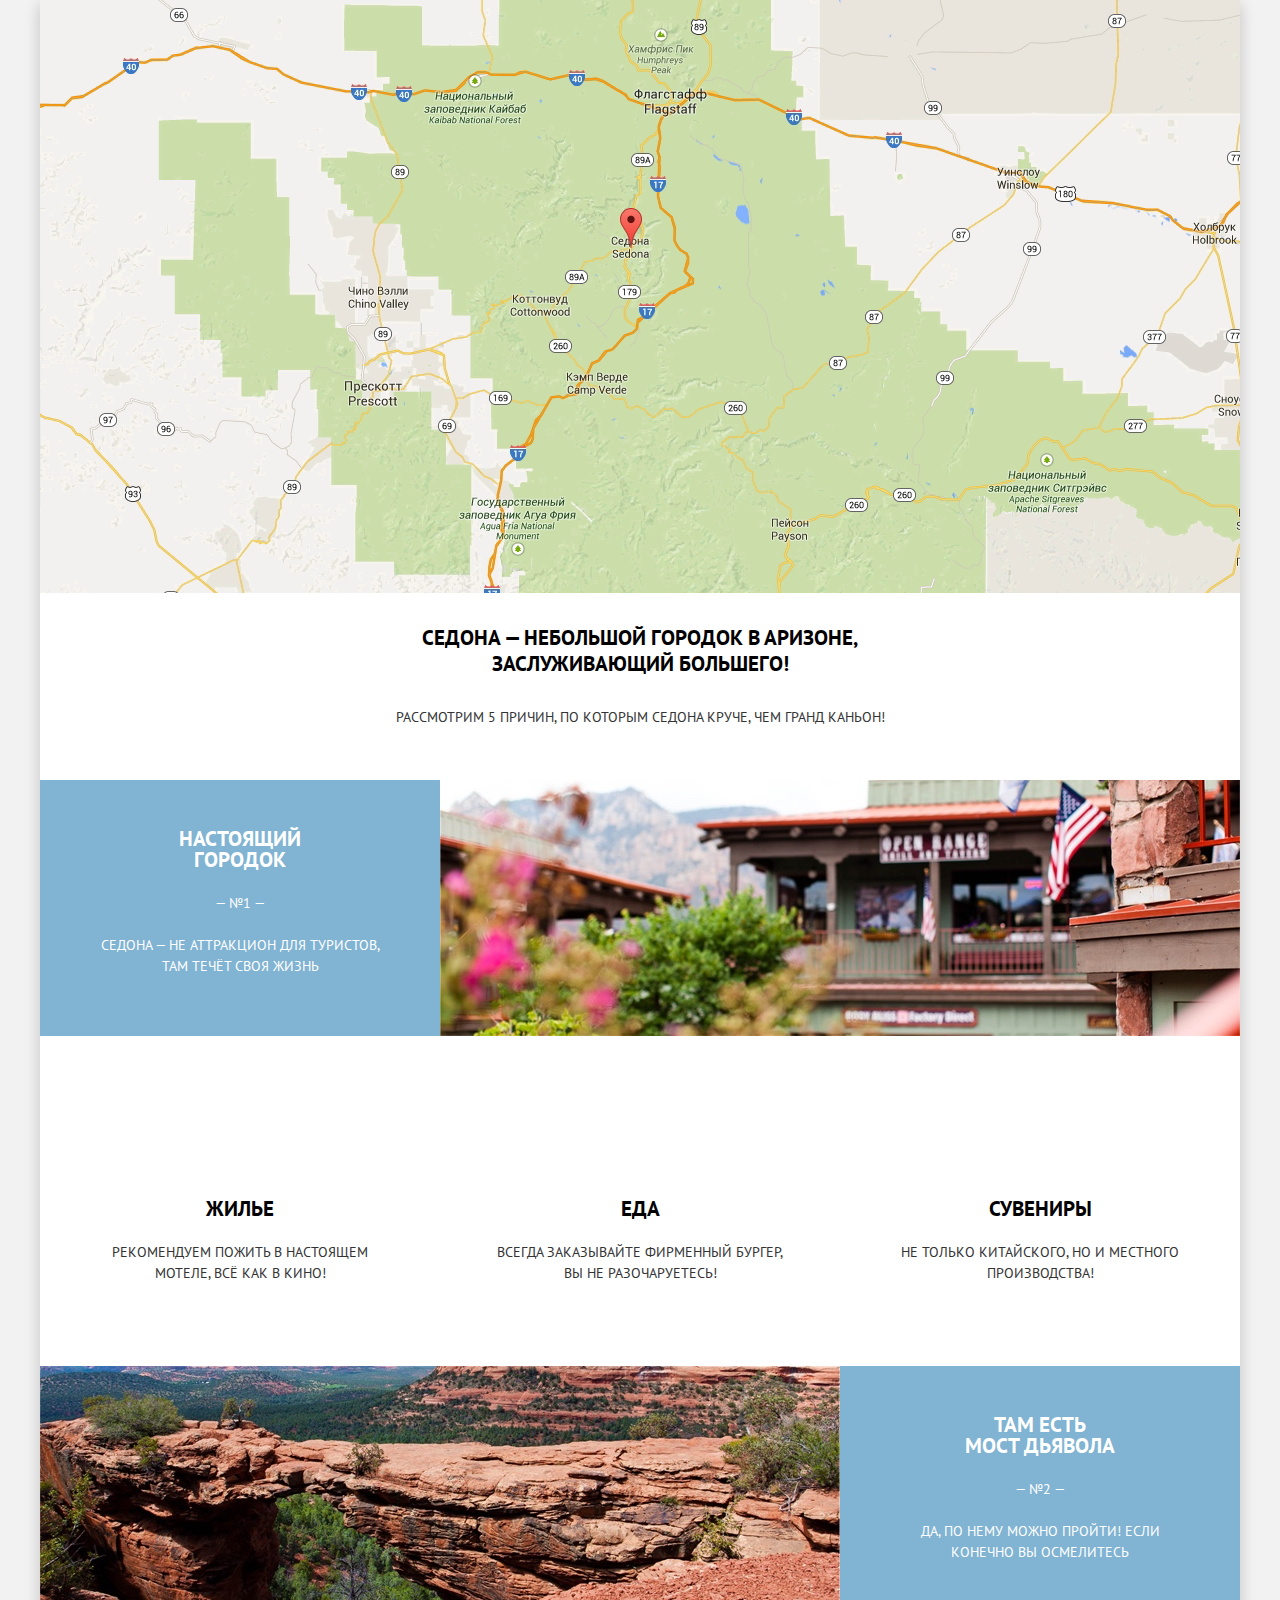
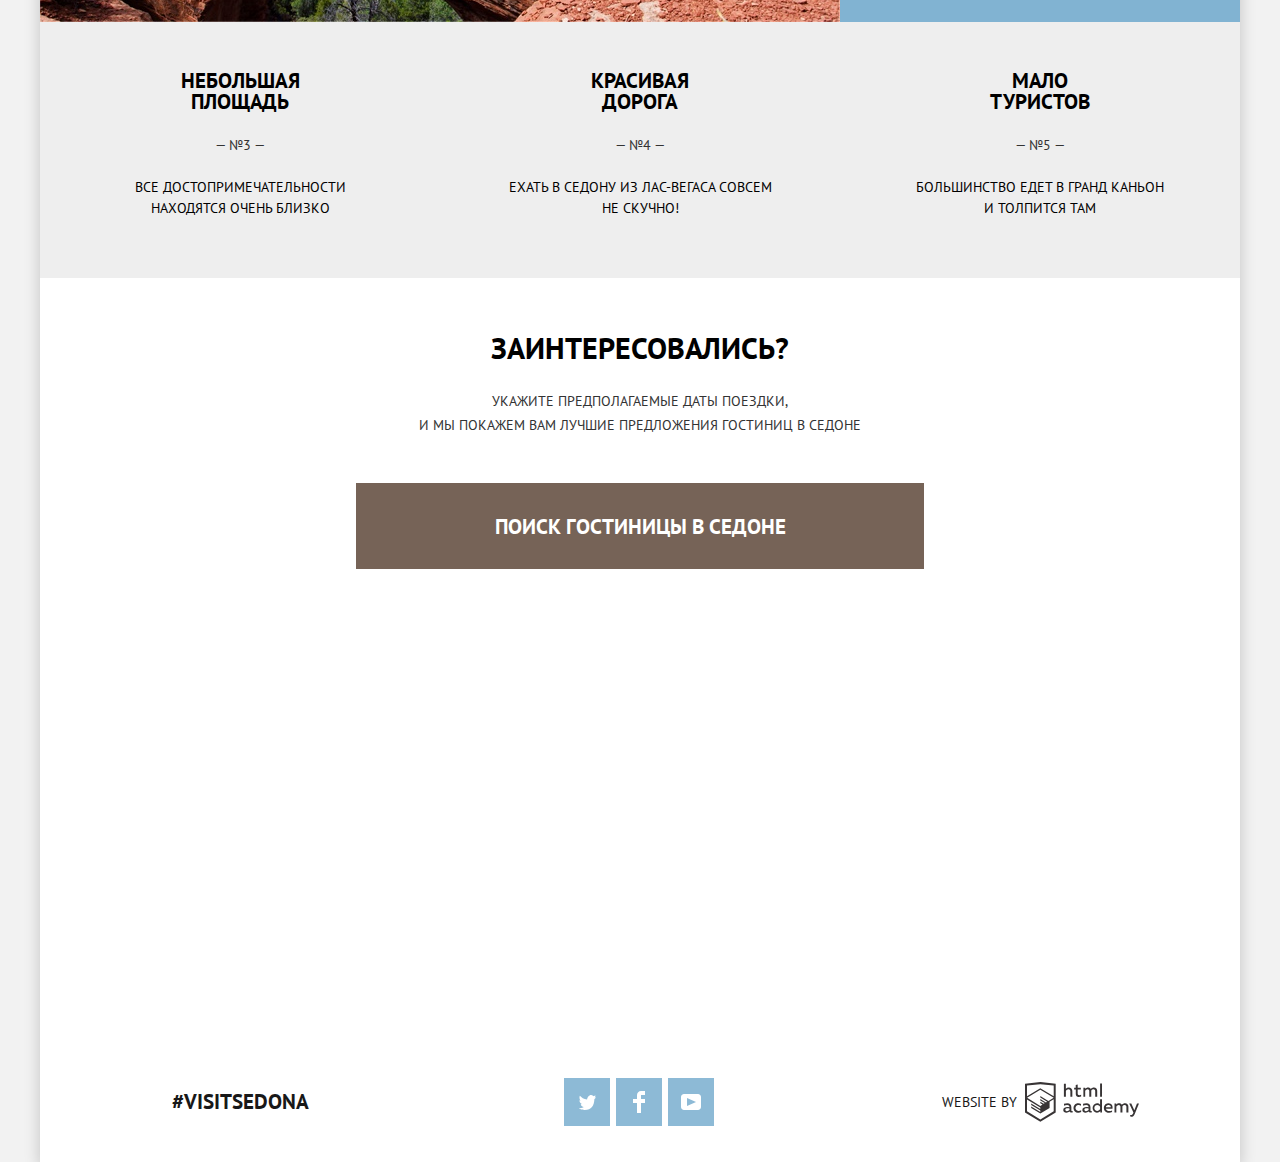
==== commit 79684f2e: "Added js and iframe" ====
--- a/index.html
+++ b/index.html
@@ -4,8 +4,8 @@
 <head>
     <meta charset="utf-8">
     <title>Welcome ot Sedona</title>
-    <link href="https://fonts.googleapis.com/css?family=PT+Sans:400,700&display=swap&subset=cyrillic" rel="stylesheet">
-    <link href="./node_modules/normalize.css/normalize.css" rel="stylesheet">
+    <link href="https://fonts.googleapis.com/css?family=PT+Sans:400,700&display=swap&subset=cyrillic,cyrillic-ext,latin-ext" rel="stylesheet">
+    <link href="./css/normalize.css" rel="stylesheet">
     <link href="./css/style.css" rel="stylesheet">
     <!-- <link href="./css/outline.css" rel="stylesheet"> -->
 </head>
@@ -100,8 +100,9 @@
                 <div class="benefits__wrapper">
                     <p class="searching__title">Заинтересовались?</p>
                     <p class="searching__desc">Укажите предполагаемые даты поездки, <br> И мы покажем вам лучшие предложения гостиниц в Седоне</p>
+                    <button class="searching__button button button--brown" type="button">Поиск гостиницы в Седоне</button>
                 </div>
-                <button class="searching__button button button--brown" type="button">Поиск гостиницы в Седоне</button>
+
                 <section class="searching-form">
                     <h2 class="visually-hidden">Форма поиска Гостиницы</h2>
                     <form class="searching-form__form" action="https://echo.htmlacademy.ru" method="POST">
@@ -110,64 +111,65 @@
                             <!-- иконку календаря реализую на следующем этапе -->
                             <input class="searching-form__input" id="date-arrival" type="text" name="date-arrival" value="" placeholder="24 апреля 2017">
                             <button class="searching-form__input-img" type="button">
-                                <svg width="21px" height="22px" viewBox="0 0 21 22" version="1.1" xmlns="http://www.w3.org/2000/svg" xmlns:xlink="http://www.w3.org/1999/xlink">
-                              
-                                    <title>calendar</title>
-                                    <g stroke="none" stroke-width="1" fill="none" fill-rule="evenodd">
-                                        <g transform="translate(-367.000000, -2471.000000)" fill="#cacaca" fill-rule="nonzero" id="calendar">
-                                            <g transform="translate(367.000000, 2470.000000)">
-                                                <path d="M19.251,3.025 L16.406,3.025 L16.406,1.648 C16.406,1.267 16.112,0.959 15.75,0.959 C15.387,0.959 15.094,1.267 15.094,1.648 L15.094,3.025 L11.156,3.025 L11.156,1.648 C11.156,1.267 10.862,0.959 10.501,0.959 C10.138,0.959 9.844,1.267 9.844,1.648 L9.844,3.025 L5.906,3.025 L5.906,1.648 C5.906,1.267 5.612,0.959 5.25,0.959 C4.887,0.959 4.593,1.267 4.593,1.648 L4.593,3.025 L1.75,3.025 C0.784,3.025 0,3.847 0,4.862 L0,21.164 C0,22.179 0.784,23 1.75,23 L19.251,23 C20.217,23 21,22.179 21,21.164 L21,4.862 C21,3.847 20.217,3.025 19.251,3.025 Z M19.688,21.164 C19.6909535,21.2828271 19.6465635,21.3979571 19.5646025,21.4840442 C19.4826416,21.5701314 19.3698288,21.6201182 19.251,21.623 L1.75,21.623 C1.50263177,21.6164524 1.30696426,21.4114036 1.31190494,21.164 L1.31190494,4.862 C1.30696426,4.61459638 1.50263177,4.40954755 1.75,4.403 L4.594,4.403 L4.594,5.781 C4.594,6.162 4.888,6.47 5.251,6.47 C5.613,6.47 5.907,6.162 5.907,5.781 L5.907,4.403 L9.845,4.403 L9.845,5.781 C9.845,6.162 10.139,6.47 10.502,6.47 C10.863,6.47 11.157,6.162 11.157,5.781 L11.157,4.403 L15.095,4.403 L15.095,5.781 C15.095,6.162 15.388,6.47 15.751,6.47 C16.113,6.47 16.407,6.162 16.407,5.781 L16.407,4.403 L19.252,4.403 C19.493,4.403 19.689,4.609 19.689,4.862 L19.689,21.164 L19.688,21.164 Z"></path>
-                                                <path d="M4.594,9.225 L7.219,9.225 L7.219,11.291 L4.594,11.291 L4.594,9.225 Z M4.594,12.668 L7.219,12.668 L7.219,14.735 L4.594,14.735 L4.594,12.668 Z M4.594,16.112 L7.219,16.112 L7.219,18.178 L4.594,18.178 L4.594,16.112 Z M9.188,16.112 L11.813,16.112 L11.813,18.178 L9.188,18.178 L9.188,16.112 Z M9.188,12.668 L11.813,12.668 L11.813,14.735 L9.188,14.735 L9.188,12.668 Z M9.188,9.225 L11.813,9.225 L11.813,11.291 L9.188,11.291 L9.188,9.225 Z M13.781,16.112 L16.406,16.112 L16.406,18.178 L13.781,18.178 L13.781,16.112 Z M13.781,12.668 L16.406,12.668 L16.406,14.735 L13.781,14.735 L13.781,12.668 Z M13.781,9.225 L16.406,9.225 L16.406,11.291 L13.781,11.291 L13.781,9.225 Z"></path>
-                                            </g>
-                                        </g>
-                                    </g>
-                                </svg>
-                            </button>
+                            <svg width="21px" height="22px" viewBox="0 0 21 22" version="1.1" xmlns="http://www.w3.org/2000/svg" xmlns:xlink="http://www.w3.org/1999/xlink">
+                            
+                                <title>calendar</title>
+                                <g stroke="none" stroke-width="1" fill="none" fill-rule="evenodd">
+                                    <g transform="translate(-367.000000, -2471.000000)" fill="#a9a9a9" fill-rule="nonzero" id="calendar">
+                                        <g transform="translate(367.000000, 2470.000000)">
+                                            <path d="M19.251,3.025 L16.406,3.025 L16.406,1.648 C16.406,1.267 16.112,0.959 15.75,0.959 C15.387,0.959 15.094,1.267 15.094,1.648 L15.094,3.025 L11.156,3.025 L11.156,1.648 C11.156,1.267 10.862,0.959 10.501,0.959 C10.138,0.959 9.844,1.267 9.844,1.648 L9.844,3.025 L5.906,3.025 L5.906,1.648 C5.906,1.267 5.612,0.959 5.25,0.959 C4.887,0.959 4.593,1.267 4.593,1.648 L4.593,3.025 L1.75,3.025 C0.784,3.025 0,3.847 0,4.862 L0,21.164 C0,22.179 0.784,23 1.75,23 L19.251,23 C20.217,23 21,22.179 21,21.164 L21,4.862 C21,3.847 20.217,3.025 19.251,3.025 Z M19.688,21.164 C19.6909535,21.2828271 19.6465635,21.3979571 19.5646025,21.4840442 C19.4826416,21.5701314 19.3698288,21.6201182 19.251,21.623 L1.75,21.623 C1.50263177,21.6164524 1.30696426,21.4114036 1.31190494,21.164 L1.31190494,4.862 C1.30696426,4.61459638 1.50263177,4.40954755 1.75,4.403 L4.594,4.403 L4.594,5.781 C4.594,6.162 4.888,6.47 5.251,6.47 C5.613,6.47 5.907,6.162 5.907,5.781 L5.907,4.403 L9.845,4.403 L9.845,5.781 C9.845,6.162 10.139,6.47 10.502,6.47 C10.863,6.47 11.157,6.162 11.157,5.781 L11.157,4.403 L15.095,4.403 L15.095,5.781 C15.095,6.162 15.388,6.47 15.751,6.47 C16.113,6.47 16.407,6.162 16.407,5.781 L16.407,4.403 L19.252,4.403 C19.493,4.403 19.689,4.609 19.689,4.862 L19.689,21.164 L19.688,21.164 Z"></path>
+                                            <path d="M4.594,9.225 L7.219,9.225 L7.219,11.291 L4.594,11.291 L4.594,9.225 Z M4.594,12.668 L7.219,12.668 L7.219,14.735 L4.594,14.735 L4.594,12.668 Z M4.594,16.112 L7.219,16.112 L7.219,18.178 L4.594,18.178 L4.594,16.112 Z M9.188,16.112 L11.813,16.112 L11.813,18.178 L9.188,18.178 L9.188,16.112 Z M9.188,12.668 L11.813,12.668 L11.813,14.735 L9.188,14.735 L9.188,12.668 Z M9.188,9.225 L11.813,9.225 L11.813,11.291 L9.188,11.291 L9.188,9.225 Z M13.781,16.112 L16.406,16.112 L16.406,18.178 L13.781,18.178 L13.781,16.112 Z M13.781,12.668 L16.406,12.668 L16.406,14.735 L13.781,14.735 L13.781,12.668 Z M13.781,9.225 L16.406,9.225 L16.406,11.291 L13.781,11.291 L13.781,9.225 Z"></path>
+                                        </g>
+                                    </g>
+                                </g>
+                            </svg>
+                        </button>
                         </p>
                         <p class="searching-form__row">
                             <label class="searching-form__label" for="date-departure">Дата выезда:</label>
 
                             <input class="searching-form__input" id="date-departure" type="text" name="date-departure" value="" placeholder="4 июля 2017">
                             <button class="searching-form__input-img" type="button">
-                                <svg width="21px" height="22px" viewBox="0 0 21 22" version="1.1" xmlns="http://www.w3.org/2000/svg" xmlns:xlink="http://www.w3.org/1999/xlink">
-                              
-                                    <title>calendar</title>
-                                    <g stroke-width="1" fill="none" fill-rule="evenodd">
-                                        <g transform="translate(-367.000000, -2471.000000)" fill="#cacaca" fill-rule="nonzero" id="calendar">
-                                            <g transform="translate(367.000000, 2470.000000)">
-                                                <path d="M19.251,3.025 L16.406,3.025 L16.406,1.648 C16.406,1.267 16.112,0.959 15.75,0.959 C15.387,0.959 15.094,1.267 15.094,1.648 L15.094,3.025 L11.156,3.025 L11.156,1.648 C11.156,1.267 10.862,0.959 10.501,0.959 C10.138,0.959 9.844,1.267 9.844,1.648 L9.844,3.025 L5.906,3.025 L5.906,1.648 C5.906,1.267 5.612,0.959 5.25,0.959 C4.887,0.959 4.593,1.267 4.593,1.648 L4.593,3.025 L1.75,3.025 C0.784,3.025 0,3.847 0,4.862 L0,21.164 C0,22.179 0.784,23 1.75,23 L19.251,23 C20.217,23 21,22.179 21,21.164 L21,4.862 C21,3.847 20.217,3.025 19.251,3.025 Z M19.688,21.164 C19.6909535,21.2828271 19.6465635,21.3979571 19.5646025,21.4840442 C19.4826416,21.5701314 19.3698288,21.6201182 19.251,21.623 L1.75,21.623 C1.50263177,21.6164524 1.30696426,21.4114036 1.31190494,21.164 L1.31190494,4.862 C1.30696426,4.61459638 1.50263177,4.40954755 1.75,4.403 L4.594,4.403 L4.594,5.781 C4.594,6.162 4.888,6.47 5.251,6.47 C5.613,6.47 5.907,6.162 5.907,5.781 L5.907,4.403 L9.845,4.403 L9.845,5.781 C9.845,6.162 10.139,6.47 10.502,6.47 C10.863,6.47 11.157,6.162 11.157,5.781 L11.157,4.403 L15.095,4.403 L15.095,5.781 C15.095,6.162 15.388,6.47 15.751,6.47 C16.113,6.47 16.407,6.162 16.407,5.781 L16.407,4.403 L19.252,4.403 C19.493,4.403 19.689,4.609 19.689,4.862 L19.689,21.164 L19.688,21.164 Z"></path>
-                                                <path d="M4.594,9.225 L7.219,9.225 L7.219,11.291 L4.594,11.291 L4.594,9.225 Z M4.594,12.668 L7.219,12.668 L7.219,14.735 L4.594,14.735 L4.594,12.668 Z M4.594,16.112 L7.219,16.112 L7.219,18.178 L4.594,18.178 L4.594,16.112 Z M9.188,16.112 L11.813,16.112 L11.813,18.178 L9.188,18.178 L9.188,16.112 Z M9.188,12.668 L11.813,12.668 L11.813,14.735 L9.188,14.735 L9.188,12.668 Z M9.188,9.225 L11.813,9.225 L11.813,11.291 L9.188,11.291 L9.188,9.225 Z M13.781,16.112 L16.406,16.112 L16.406,18.178 L13.781,18.178 L13.781,16.112 Z M13.781,12.668 L16.406,12.668 L16.406,14.735 L13.781,14.735 L13.781,12.668 Z M13.781,9.225 L16.406,9.225 L16.406,11.291 L13.781,11.291 L13.781,9.225 Z"></path>
-                                            </g>
-                                        </g>
-                                    </g>
-                                </svg>
-                            </button>
+                            <svg width="21px" height="22px" viewBox="0 0 21 22" version="1.1" xmlns="http://www.w3.org/2000/svg" xmlns:xlink="http://www.w3.org/1999/xlink">
+                            
+                                <title>calendar</title>
+                                <g stroke-width="1" fill="none" fill-rule="evenodd">
+                                    <g transform="translate(-367.000000, -2471.000000)" fill="#a9a9a9" fill-rule="nonzero" id="calendar">
+                                        <g transform="translate(367.000000, 2470.000000)">
+                                            <path d="M19.251,3.025 L16.406,3.025 L16.406,1.648 C16.406,1.267 16.112,0.959 15.75,0.959 C15.387,0.959 15.094,1.267 15.094,1.648 L15.094,3.025 L11.156,3.025 L11.156,1.648 C11.156,1.267 10.862,0.959 10.501,0.959 C10.138,0.959 9.844,1.267 9.844,1.648 L9.844,3.025 L5.906,3.025 L5.906,1.648 C5.906,1.267 5.612,0.959 5.25,0.959 C4.887,0.959 4.593,1.267 4.593,1.648 L4.593,3.025 L1.75,3.025 C0.784,3.025 0,3.847 0,4.862 L0,21.164 C0,22.179 0.784,23 1.75,23 L19.251,23 C20.217,23 21,22.179 21,21.164 L21,4.862 C21,3.847 20.217,3.025 19.251,3.025 Z M19.688,21.164 C19.6909535,21.2828271 19.6465635,21.3979571 19.5646025,21.4840442 C19.4826416,21.5701314 19.3698288,21.6201182 19.251,21.623 L1.75,21.623 C1.50263177,21.6164524 1.30696426,21.4114036 1.31190494,21.164 L1.31190494,4.862 C1.30696426,4.61459638 1.50263177,4.40954755 1.75,4.403 L4.594,4.403 L4.594,5.781 C4.594,6.162 4.888,6.47 5.251,6.47 C5.613,6.47 5.907,6.162 5.907,5.781 L5.907,4.403 L9.845,4.403 L9.845,5.781 C9.845,6.162 10.139,6.47 10.502,6.47 C10.863,6.47 11.157,6.162 11.157,5.781 L11.157,4.403 L15.095,4.403 L15.095,5.781 C15.095,6.162 15.388,6.47 15.751,6.47 C16.113,6.47 16.407,6.162 16.407,5.781 L16.407,4.403 L19.252,4.403 C19.493,4.403 19.689,4.609 19.689,4.862 L19.689,21.164 L19.688,21.164 Z"></path>
+                                            <path d="M4.594,9.225 L7.219,9.225 L7.219,11.291 L4.594,11.291 L4.594,9.225 Z M4.594,12.668 L7.219,12.668 L7.219,14.735 L4.594,14.735 L4.594,12.668 Z M4.594,16.112 L7.219,16.112 L7.219,18.178 L4.594,18.178 L4.594,16.112 Z M9.188,16.112 L11.813,16.112 L11.813,18.178 L9.188,18.178 L9.188,16.112 Z M9.188,12.668 L11.813,12.668 L11.813,14.735 L9.188,14.735 L9.188,12.668 Z M9.188,9.225 L11.813,9.225 L11.813,11.291 L9.188,11.291 L9.188,9.225 Z M13.781,16.112 L16.406,16.112 L16.406,18.178 L13.781,18.178 L13.781,16.112 Z M13.781,12.668 L16.406,12.668 L16.406,14.735 L13.781,14.735 L13.781,12.668 Z M13.781,9.225 L16.406,9.225 L16.406,11.291 L13.781,11.291 L13.781,9.225 Z"></path>
+                                        </g>
+                                    </g>
+                                </g>
+                            </svg>
+                        </button>
                         </p>
                         <div class="searching-form__wrapper">
                             <div class="searching-form__row">
                                 <label class="searching-form__label" for="adult-count">Взрослые:</label>
                                 <p class="searching-form__count count">
                                     <button class="count__button count__button--minus" type="button" aria-label="Убавить количество">
-                                    Минус
-                                    </button><input class="count__input" id="adult-count" type="number" name="adult-count" value="2"><button class="count__button count__button--plus" type="button" aria-label="Прибавить количество">Плюс</button>
+                                Минус
+                                </button><input class="count__input" id="adult-count" type="text" name="adult-count" value="2"><button class="count__button count__button--plus" type="button" aria-label="Прибавить количество">Плюс</button>
                                 </p>
                             </div>
                             <div class="searching-form__row">
                                 <label class="searching-form__label searching-form__label--short" for="children-count">Дети:</label>
                                 <p class="searching-form__count count">
                                     <button class="count__button count__button--minus" type="button" aria-label="Убавить количество">
-                                    Минус
-                                </button><input class="count__input" id="children-count" type="number" name="children-count" value="0"><button class="count__button count__button--plus" type="button" aria-label="Прибавить количество">Плюс</button>
+                                -
+                            </button><input class="count__input" id="children-count" type="text" name="children-count" value="0"><button class="count__button count__button--plus" type="button" aria-label="Прибавить количество">+</button>
                                 </p>
                             </div>
                         </div>
-                        <button class="searching-form__button button" type="button">Найти</button>
+                        <button class="searching-form__button button" type="submit">Найти</button>
                     </form>
                 </section>
             </section>
         </main>
 
         <div class="map">
+            <iframe src="https://www.google.com/maps/embed?pb=!1m10!1m8!1m3!1d418751.1892662985!2d-111.7258668!3d34.9191541!3m2!1i1024!2i768!4f13.1!5e0!3m2!1sru!2sru!4v1570916518734!5m2!1sru!2sru" width="100%" height="593" frameborder="0" style="border:0;" allowfullscreen=""></iframe>
             <img class="map__image" src="img/map.png" width="1200" height="593" alt="Карта города Седоны">
         </div>
 
@@ -256,6 +258,7 @@
             </div>
         </footer>
     </div>
+    <script src="./js/script.js"></script>
 </body>
 
 </html>--- a/css/style.css
+++ b/css/style.css
@@ -1,1151 +1,1171 @@
-body {
-    margin: 0;
-    padding: 0;
-    font-family: "PT Sans", Arial, Helvetica, sans-serif;
-    font-size: 14px;
-    line-height: 26px;
-    color: #000000;
-    text-transform: uppercase;
-}
-
-a {
-    text-decoration: none;
-}
-
-p {
-    margin: 0;
-}
-
-.page {
-    background-color: #f2f2f2;
-}
-
-.page__container {
-    position: relative;
-    margin: 0 auto;
-    background-color: #ffffff;
-    -webkit-box-shadow: 0px 5px 15px 0 rgba(0, 1, 1, 0.2);
-    box-shadow: 0px 5px 15px 0 rgba(0, 1, 1, 0.2);
-    width: 1200px;
-}
-
-.visually-hidden {
-    position: absolute;
-    clip: rect(0 0 0 0);
-    width: 1px;
-    height: 1px;
-    margin: -1px;
-}
-
-.list {
-    margin: 0;
-    padding: 0;
-    list-style: none;
-}
-
-.button {
-    font: inherit;
-    text-align: center;
-    font-weight: bold;
-    color: #ffffff;
-    background-color: #81b3d2;
-    text-transform: uppercase;
-    border: none;
-}
-
-.button:hover {
-    background-color: #669EC0;
-}
-
-.button:active {
-    background-color: #5496BD;
-    color: rgba(255, 255, 255, 0.3);
-}
-
-.button--brown {
-    background-color: #766357;
-}
-
-.button--brown:hover {
-    background-color: #604E43;
-}
-
-.button--brown:active {
-    background-color: #503E33;
-    color: rgba(255, 255, 255, 0.3);
-}
-
-.header__list a:hover {
-    color: #81B3D2;
-}
-
-.header__list a:focus {
-    color: #000000;
-    opacity: 0.3;
-}
-
-.header__item--current .header__link {
-    color: #766357;
-}
-
-.header__link {
-    font-size: 14px;
-    line-height: 26px;
-    text-align: center;
-    font-weight: bold;
-    color: #000000;
-}
-
-.intro {
-    /* Это просто бэкграунд */
-    min-height: 508px;
-    background: url("../img/intro-mask.svg") 0 100% no-repeat, url("../img/intro-background.png") 0 -56px no-repeat;
-}
-
-
-/* main */
-
-.benefits__desc {
-    font-weight: 400;
-    text-align: center;
-    color: #333333;
-}
-
-
-/* REASONS */
-
-.benefits-reason__title {
-    width: 155px;
-    margin: 0 auto 23px;
-    font-size: 21px;
-    line-height: 21px;
-    font-weight: bold;
-    text-align: center;
-    color: #ffffff;
-}
-
-.benefits-reason__subtitle {
-    margin-bottom: 21px;
-    font-size: 14px;
-    line-height: 21px;
-    color: #ffffff;
-    font-weight: 400;
-    text-align: center;
-}
-
-.benefits-reason__desc {
-    font-size: 14px;
-    line-height: 21px;
-    color: #ffffff;
-    font-weight: 400;
-    text-align: center;
-}
-
-.benefits-reason {
-    background-color: #81B3D2;
-}
-
-.benefits-reason__desc {
-    margin: 0;
-}
-
-.benefits-reason__background {
-    background-image: url("../img/reason-one-background.jpg");
-    background-position: 0 0;
-    background-repeat: no-repeat;
-}
-
-.advice {
-    margin: 0;
-    padding: 0;
-}
-
-.advice__item {
-    box-sizing: border-box;
-    padding: 0 48px;
-    width: 400px;
-    min-height: 330px;
-}
-
-.advice__item--first {
-    background-image: url("../img/icon-home.svg");
-    background-repeat: no-repeat;
-    background-position: 162px 60px;
-    ;
-}
-
-.advice__item--second {
-    background-image: url("../img/icon-burger.svg");
-    background-repeat: no-repeat;
-    background-position: 162px 60px;
-}
-
-.advice__item--third {
-    background-image: url("../img/icon-gift.svg");
-    background-repeat: no-repeat;
-    background-position: 168px 56px;
-}
-
-.advice__title {
-    margin: 0;
-    margin-bottom: 23px;
-    padding-top: 162px;
-    font-size: 21px;
-    line-height: 21px;
-    text-align: center;
-    font-weight: bold;
-}
-
-.advice__text {
-    margin: 0;
-    font-size: 14px;
-    line-height: 21px;
-    font-weight: 400;
-    text-align: center;
-    color: #333333;
-}
-
-.searching__title {
-    font-size: 30px;
-    line-height: 36px;
-    font-weight: bold;
-    text-align: center;
-}
-
-.searching__desc {
-    margin: 0;
-    font-weight: 400;
-    line-height: 24px;
-    color: #333333;
-    text-align: center;
-}
-
-.searching__button {
-    font-size: 21px;
-    line-height: 26px;
-    text-align: center;
-    padding: 31px 140px 29px;
-}
-
-.footer__tag {
-    margin: 0;
-    font-size: 21px;
-    text-align: center;
-    font-weight: bold;
-}
-
-.footer__item {
-    margin-right: 6px;
-    width: 46px;
-    height: 48px;
-}
-
-.footer__item:last-child {
-    margin-right: 0;
-}
-
-.footer__link {
-    display: -webkit-box;
-    display: -ms-flexbox;
-    display: flex;
-    -webkit-box-align: center;
-    -ms-flex-align: center;
-    align-items: center;
-    -webkit-box-pack: center;
-    -ms-flex-pack: center;
-    justify-content: center;
-    width: 100%;
-    height: 100%;
-    background-position: center;
-    background-repeat: no-repeat;
-    background-color: #81b3d2;
-}
-
-.footer__link:hover {
-    background-color: #669ec0;
-}
-
-.footer__link:active {
-    background-color: #5496bd;
-    opacity: 0.3;
-}
-
-.footer__link:active svg {
-    opacity: 0.3;
-}
-
-.copyright__title {
-    margin-right: 8px;
-    text-align: center;
-    font-weight: 400;
-}
-
-.copyright__link {
-    line-height: 0;
-}
-
-.copyright__link:hover svg path {
-    fill: #81b3d2;
-}
-
-.copyright__link:active svg path {
-    fill: #bdbbbc;
-}
-
-.searching-form {
-    position: absolute;
-    left: 50%;
-    -webkit-transform: translateX(-50%);
-    -ms-transform: translateX(-50%);
-    transform: translateX(-50%);
-    -webkit-box-sizing: border-box;
-    box-sizing: border-box;
-    width: 568px;
-    background-color: #ffffff;
-    -webkit-box-shadow: 0px 7px 15px 0 rgba(0, 1, 1, 0.15);
-    box-shadow: 0px 7px 15px 0 rgba(0, 1, 1, 0.15);
-    padding: 55px;
-}
-
-.searching-form__count {
-    display: flex;
-}
-
-.searching-form__row {
-    position: relative;
-    display: -webkit-box;
-    display: -ms-flexbox;
-    display: flex;
-    -webkit-box-pack: justify;
-    -ms-flex-pack: justify;
-    justify-content: space-between;
-    -webkit-box-align: baseline;
-    -ms-flex-align: baseline;
-    align-items: baseline;
-    margin: 0 0 30px;
-}
-
-.searching-form__label {
-    width: 112px;
-    text-align: left;
-    font-weight: bold;
-}
-
-.searching-form__label--short {
-    width: 64px;
-}
-
-.searching-form__button {
-    margin-top: 23px;
-    width: 100%;
-    font-size: 21px;
-    line-height: 26px;
-    text-align: center;
-    font-weight: bold;
-    padding: 16px 0;
-}
-
-.searching-form__input-img {
-    position: absolute;
-    padding: 0;
-    margin: 0;
-    top: 50%;
-    transform: translateY(-50%);
-    right: 9px;
-    border: 0;
-    width: 21px;
-    height: 22px;
-    line-height: 0;
-    background-color: transparent;
-}
-
-.searching-form__input-img:hover svg g {
-    fill: #1f1f1f;
-}
-
-.searching-form__input-img:focus svg g {
-    fill: #81b3d2;
-}
-
-.searching-form__button:active {
-    background-color: #5496BD;
-    color: rgba(255, 255, 255, 0.3)
-}
-
-.searching-form__input {
-    -webkit-box-sizing: border-box;
-    box-sizing: border-box;
-    border: 2px solid #f2f2f2;
-    padding: 5px 0 3px 11px;
-    -webkit-box-shadow: none;
-    box-shadow: none;
-    width: 346px;
-    font-family: "PT Sans", Arial, Helvetica, sans-serif;
-    font-size: 14px;
-    line-height: 26px;
-    font-weight: bold;
-    background-color: #f2f2f2;
-    text-transform: uppercase;
-}
-
-.searching-form__input:hover {
-    background-color: #ebebeb;
-}
-
-.searching-form__input:focus {
-    background-color: #ffffff;
-    padding: 5px 0 3px 11px;
-    border: 2px solid #e5e5e5;
-    outline: none;
-}
-
-.searching-form__input::-webkit-input-placeholder {
-    font-family: "PT Sans", Arial, Helvetica, sans-serif;
-    font-size: 14px;
-    line-height: 26px;
-    font-weight: bold;
-    color: #000000;
-}
-
-.searching-form__input::-moz-placeholder {
-    font-family: "PT Sans", Arial, Helvetica, sans-serif;
-    font-size: 14px;
-    line-height: 26px;
-    font-weight: bold;
-    color: #000000;
-}
-
-.searching-form__input:-ms-input-placeholder {
-    font-family: "PT Sans", Arial, Helvetica, sans-serif;
-    font-size: 14px;
-    line-height: 26px;
-    font-weight: bold;
-    color: #000000;
-}
-
-.searching-form__input::-ms-input-placeholder {
-    font-family: "PT Sans", Arial, Helvetica, sans-serif;
-    font-size: 14px;
-    line-height: 26px;
-    font-weight: bold;
-    color: #000000;
-}
-
-.searching-form__input::placeholder {
-    font-family: "PT Sans", Arial, Helvetica, sans-serif;
-    font-size: 14px;
-    line-height: 26px;
-    font-weight: bold;
-    color: #000000;
-}
-
-.searching-form__wrapper {
-    display: -webkit-box;
-    display: -ms-flexbox;
-    display: flex;
-    -webkit-box-align: center;
-    -ms-flex-align: center;
-    align-items: center;
-    -webkit-box-pack: justify;
-    -ms-flex-pack: justify;
-    justify-content: space-between;
-}
-
-.count__button {
-    text-indent: -3000px;
-    padding: 0;
-    position: relative;
-    width: 38px;
-    height: 38px;
-    border: none;
-}
-
-.count__button:hover::before,
-.count__button:hover::after {
-    background-color: #000000;
-}
-
-.count__button:active::before,
-.count__button:active::after {
-    background-color: #81b3d2;
-}
-
-.count__button::before {
-    display: block;
-    content: "";
-    position: absolute;
-    top: 50%;
-    left: 50%;
-    -webkit-transform: translate(-50%, -50%);
-    -ms-transform: translate(-50%, -50%);
-    transform: translate(-50%, -50%);
-    width: 12px;
-    height: 3px;
-    background-color: #a9a9a9;
-}
-
-.count__button--plus::after {
-    display: block;
-    content: "";
-    position: absolute;
-    top: 50%;
-    left: 50%;
-    -webkit-transform: translate(-50%, -50%);
-    -ms-transform: translate(-50%, -50%);
-    transform: translate(-50%, -50%);
-    width: 3px;
-    height: 12px;
-    background-color: #a9a9a9;
-}
-
-.count__input {
-    font-size: 14px;
-    line-height: 26px;
-    font-weight: bold;
-    text-align: center;
-    width: 38px;
-    padding: 6px 0;
-    border: none;
-}
-
-input[type=number]::-webkit-inner-spin-button,
-input[type=number]::-webkit-outer-spin-button {
-    -webkit-appearance: none;
-    margin: 0;
-}
-
-input[type=number] {
-    -moz-appearance: textfield;
-    /* Firefox */
-}
-
-.count__button,
-.count__input {
-    background-color: #f2f2f2;
-}
-
-
-/*  */
-
-
-/* Catalog */
-
-.searching-hotels__title {
-    font-size: 16px;
-    line-height: 21px;
-    font-weight: bold;
-    text-align: left;
-    color: #ffffff;
-}
-
-.searching-hotels {
-    display: -webkit-box;
-    display: -ms-flexbox;
-    display: flex;
-    background-image: url("../img/filter-background.jpg");
-    background-repeat: no-repeat;
-    background-position: 0 0;
-    padding: 28px 72px 28px 72px;
-}
-
-.searching-hotels__price label {
-    display: inline-block;
-    vertical-align: top;
-    font-size: 14px;
-    line-height: 21px;
-    text-align: left;
-    font-weight: 400;
-    color: #ffffff;
-}
-
-.searching-hotels__price .price__min {
-    width: 94px;
-    padding-left: 61px;
-    line-height: 33px;
-}
-
-.searching-hotels__price .price__max {
-    width: 103px;
-    padding-left: 55px;
-    line-height: 33px;
-}
-
-.searching-hotels__price {
-    position: relative;
-    height: 32px;
-    font-size: 0;
-    margin-bottom: 20px;
-    border: 2px solid #ffffff;
-    border-radius: 2px;
-}
-
-.searching-hotels__price::after {
-    content: "";
-    position: absolute;
-    top: 50%;
-    left: 50%;
-    width: 2px;
-    height: 22px;
-    background: #ffffff;
-    -webkit-transform: translate(-50%, -50%);
-    -ms-transform: translate(-50%, -50%);
-    transform: translate(-50%, -50%);
-}
-
-.searching-hotels__price input {
-    width: 50px;
-    margin: 0;
-    font-size: 14px;
-    line-height: 21px;
-    text-align: left;
-    font-weight: 400;
-    color: #ffffff;
-    background: none;
-    border: none;
-}
-
-.searching-hotels__range {
-    position: relative;
-    margin-bottom: 32px;
-}
-
-.range__scale {
-    height: 2px;
-    background: rgba(255, 255, 255, 0.3);
-}
-
-.range__bar {
-    width: 80%;
-    height: 2px;
-    background: #ffffff;
-}
-
-.range__toggle {
-    position: absolute;
-    top: -9px;
-    width: 4px;
-    height: 4px;
-    background: #ababab;
-    border: 8px solid #ffffff;
-    border-radius: 50%;
-    -webkit-box-shadow: 0 2px 1px 0 rgba(0, 1, 1, 0.2);
-    box-shadow: 0 2px 1px 0 rgba(0, 1, 1, 0.2);
-}
-
-.range__toggle:hover {
-    background: #1c4f80;
-}
-
-.range__togle--min {
-    left: 0;
-}
-
-.range__togle--max {
-    left: 80%;
-}
-
-.searching-hotels__button {
-    display: block;
-    margin-left: 84px;
-    padding: 6px 33px 6px 34px;
-    font-size: 14px;
-    line-height: 20px;
-    color: #ffffff;
-    text-transform: uppercase;
-    background: transparent;
-    border: 2px solid #ffffff;
-    border-radius: 2px;
-}
-
-.searching-hotels__button:hover {
-    color: #000000;
-    background: #ffffff;
-}
-
-.sort {
-    display: -webkit-box;
-    display: -ms-flexbox;
-    display: flex;
-    -webkit-box-pack: justify;
-    -ms-flex-pack: justify;
-    justify-content: space-between;
-    -webkit-box-align: center;
-    -ms-flex-align: center;
-    align-items: center;
-    padding: 31px 71px 29px 71px;
-}
-
-.sort__list {
-    display: -webkit-box;
-    display: -ms-flexbox;
-    display: flex;
-    -webkit-box-pack: justify;
-    -ms-flex-pack: justify;
-    justify-content: space-between;
-    margin: 0;
-}
-
-.sort__title {
-    margin: 0 46px 0 0;
-    font-size: 21px;
-    line-height: 26px;
-    font-weight: bold;
-    color: #000000;
-    text-align: left;
-}
-
-.sort__text {
-    margin: 0 41px 0 0;
-    font-size: 12px;
-    line-height: 18px;
-    font-weight: 400;
-    text-align: left;
-    color: #000000;
-}
-
-.sort__link {
-    font-size: 12px;
-    line-height: 18px;
-    font-weight: 400;
-    text-align: left;
-    color: rgba(0, 0, 0, 0.3);
-    border-bottom: 1px dotted #81b3d2;
-}
-
-.sort__item--active .sort__link {
-    color: #81B3D2;
-    border: none;
-}
-
-.sort__link:hover {
-    color: #81B3D2;
-}
-
-.sort__link:active {
-    color: #000000;
-    border: none;
-}
-
-.hotels__title {
-    font-size: 21px;
-    line-height: 26px;
-    font-weight: bold;
-    text-align: left;
-    color: #000000;
-}
-
-.hotels__text {
-    font-size: 14px;
-    line-height: 21px;
-    font-weight: 400;
-    text-align: left;
-    color: #333333;
-    margin: 0 0 16px 0;
-}
-
-.hotels__button {
-    padding: 6px 16px 4px 17px;
-    margin-right: 6px;
-}
-
-.hotels__rating-current {
-    width: 110px;
-    padding: 3px 0;
-    background-color: #f2f2f2;
-    font-size: 14px;
-    line-height: 21px;
-    font-weight: 400;
-    text-align: center;
-    color: #666666;
-}
-
-
-/*  */
-
-
-/* Styles for flexbox */
-
-.header__nav {
-    position: relative;
-}
-
-.header__list {
-    padding: 0;
-    margin: 0;
-    display: -webkit-box;
-    display: -ms-flexbox;
-    display: flex;
-    -webkit-box-align: center;
-    -ms-flex-align: center;
-    align-items: center;
-    padding: 0 72px;
-    -ms-flex-wrap: wrap;
-    flex-wrap: wrap;
-}
-
-.header__item {
-    display: block;
-    -webkit-box-sizing: border-box;
-    box-sizing: border-box;
-    width: 241px;
-    padding: 15px 0;
-}
-
-.header__item:nth-child(4n+1),
-.header__item:nth-child(4n+2) {
-    text-align: left;
-}
-
-.header__item:nth-child(4n+3),
-.header__item:nth-child(4n+4) {
-    text-align: right;
-}
-
-.header__item:nth-child(4n+3) {
-    margin-left: auto;
-}
-
-.header__logo {
-    position: absolute;
-    left: 50%;
-    -webkit-transform: translateX(-50%);
-    -ms-transform: translateX(-50%);
-    transform: translateX(-50%);
-    top: 0;
-}
-
-.intro {
-    -webkit-box-sizing: border-box;
-    box-sizing: border-box;
-    padding-top: 76px;
-}
-
-.intro__image {
-    padding-left: 370px;
-}
-
-.benefits__wrapper {
-    width: 568px;
-    margin: 0 auto;
-}
-
-.benefits__title {
-    /* width: 440px; */
-    /* margin: 0; */
-    padding-top: 61px;
-    font-size: 21px;
-    line-height: 26px;
-    font-weight: bold;
-    text-align: center;
-}
-
-.benefits__desc {
-    padding-top: 27px;
-    padding-bottom: 50px;
-    margin: 0;
-}
-
-.benefits-reason__inner {
-    -webkit-box-sizing: border-box;
-    box-sizing: border-box;
-    width: 400px;
-    padding: 48px 48px 59px 48px;
-    background-color: #81b3d2;
-}
-
-.benefits-reason {
-    display: -webkit-box;
-    display: -ms-flexbox;
-    display: flex;
-    -webkit-box-align: center;
-    -ms-flex-align: center;
-    align-items: center;
-}
-
-.benefits-reason--first {
-    background-image: url("../img/reason-one-background.jpg");
-    background-position: 400px 0;
-    background-repeat: no-repeat;
-    width: 1200px;
-}
-
-.advice {
-    display: -webkit-box;
-    display: -ms-flexbox;
-    display: flex;
-    -webkit-box-pack: justify;
-    -ms-flex-pack: justify;
-    justify-content: space-between;
-}
-
-.benefits-reason--second {
-    background-image: url("../img/reason-two-background.jpg");
-    background-position: 0 0;
-    background-repeat: no-repeat;
-    min-height: 256px;
-    width: 1200px;
-}
-
-.benefits-reason--second .benefits-reason__inner {
-    margin-left: auto;
-}
-
-.benefits-reasons {
-    margin: 0;
-    padding: 0;
-    display: -webkit-box;
-    display: -ms-flexbox;
-    display: flex;
-    -webkit-box-pack: justify;
-    -ms-flex-pack: justify;
-    justify-content: space-between;
-}
-
-.benefits-reasons__item {
-    -webkit-box-sizing: border-box;
-    box-sizing: border-box;
-    margin: 0;
-    padding: 48px 62px 59px;
-    width: 400px;
-    min-height: 256px;
-    text-align: center;
-    background-color: #eeeeee;
-}
-
-.benefits-reasons__item:nth-child(3) {
-    padding: 48px 72px 59px;
-}
-
-.benefits-reasons__desc {
-    margin: 0;
-    font-size: 14px;
-    line-height: 21px;
-    font-weight: 400;
-}
-
-.benefits-reasons__title {
-    width: 155px;
-    margin: 0 auto 23px;
-    font-size: 21px;
-    line-height: 21px;
-    color: #000000;
-    font-weight: bold;
-}
-
-.benefits-reasons__subtitle {
-    margin: 0 0 21px;
-    font-size: 14px;
-    line-height: 21px;
-    color: #333333;
-    font-weight: 400;
-}
-
-.searching {
-    position: relative;
-    text-align: center;
-    padding-top: 52px;
-}
-
-.searching .benefits__wrapper {
-    margin-bottom: 46px;
-}
-
-.searching__title {
-    margin: 0 0 23px;
-}
-
-.map {
-    line-height: 0;
-}
-
-.footer {
-    -webkit-box-sizing: border-box;
-    box-sizing: border-box;
-    display: -webkit-box;
-    display: -ms-flexbox;
-    display: flex;
-    -webkit-box-pack: justify;
-    -ms-flex-pack: justify;
-    justify-content: space-between;
-    -webkit-box-align: center;
-    -ms-flex-align: center;
-    align-items: center;
-    padding: 36px 101px 36px 132px;
-    background-color: #ffffff;
-    opacity: 0.9
-}
-
-.footer--float {
-    position: absolute;
-    bottom: 0;
-    width: 100%;
-}
-
-.footer__tag {}
-
-.footer__list {
-    padding: 0;
-    margin: 0 0 0 27px;
-    display: -webkit-box;
-    display: -ms-flexbox;
-    display: flex;
-    -webkit-box-align: center;
-    -ms-flex-align: center;
-    align-items: center;
-}
-
-.footer__copyright {
-    display: -webkit-box;
-    display: -ms-flexbox;
-    display: flex;
-    -webkit-box-align: center;
-    -ms-flex-align: center;
-    align-items: center;
-}
-
-
-/* Catalog */
-
-.searching-hotels {}
-
-.searching-hotels__section {
-    -webkit-box-sizing: border-box;
-    box-sizing: border-box;
-    position: relative;
-    margin: 0;
-    margin-right: 111px;
-    border: none;
-    padding: 43px 0 0;
-    min-width: 144px;
-}
-
-.searching-hotels__item {
-    margin-bottom: 20px;
-}
-
-.searching-hotels__item:last-child {
-    margin-bottom: 0px;
-}
-
-.searching-hotels__section:last-child {
-    margin-left: auto;
-    margin-right: 0;
-    padding-top: 30px;
-}
-
-.searching-hotels__input:checked+.searching-hotels__label::after {
-    background-image: url("../img/checkbox-on.svg");
-}
-
-.searching-hotels__label::after {
-    content: "";
-    position: absolute;
-    top: -3px;
-    left: 0px;
-    width: 26px;
-    height: 23px;
-    background-image: url("../img/checkbox-off.svg");
-    background-repeat: no-repeat;
-    background-position: 0 0;
-}
-
-.searching-hotels__label {
-    font-size: 14px;
-    line-height: 21px;
-    font-weight: 400;
-    color: #ffffff;
-    position: relative;
-    padding-left: 40px;
-}
-
-.searching-hotels__title {
-    position: absolute;
-    margin: 0;
-    top: 0;
-    left: 0;
-}
-
-.sort__item {
-    margin-right: 33px;
-}
-
-.sort__button {
-    display: block;
-    padding: 0;
-    width: 11px;
-    height: 10px;
-    border: none;
-    line-height: 0;
-    background-color: transparent;
-}
-
-.sort__button:active svg polyline {
-    fill: #81B3D2;
-}
-
-.sort__button--active svg polyline {
-    fill: #81B3D2;
-}
-
-.sort__button:hover svg polyline {
-    fill: #000000;
-}
-
-.sort__button--up {
-    margin-left: auto;
-    margin-right: 12px;
-}
-
-.hotels__item {
-    -webkit-box-sizing: border-box;
-    box-sizing: border-box;
-    padding: 30px 72px 29px 72px;
-    display: -webkit-box;
-    display: -ms-flexbox;
-    display: flex;
-    border-top: 1px solid #e5e5e5;
-}
-
-.hotels__item:last-child {
-    border-bottom: 1px solid #e5e5e5;
-}
-
-.hotels__row {
-    display: -webkit-box;
-    display: -ms-flexbox;
-    display: flex;
-}
-
-.hotels__rating {
-    margin-left: auto;
-}
-
-.hotels__title {
-    margin: -4px 0 6px 0;
-}
-
-.hotels__link:hover {
-    color: #81b3d2;
-}
-
-.hotels__link:active {
-    color: rgba(0, 0, 0, 0.3);
-}
-
-.hotels__image {
-    margin-right: 30px;
-}
-
-.hotels__stars {
-    display: -webkit-box;
-    display: -ms-flexbox;
-    display: flex;
-    -webkit-box-pack: end;
-    -ms-flex-pack: end;
-    justify-content: flex-end;
-    margin-bottom: 47px;
-}
-
-.hotels__stars img {
-    margin-left: 6px;
-}+ body {
+     margin: 0;
+     padding: 0;
+     font-family: "PT Sans", Arial, Helvetica, sans-serif;
+     font-size: 14px;
+     line-height: 26px;
+     color: #000000;
+     text-transform: uppercase;
+ }
+ 
+ a {
+     text-decoration: none;
+ }
+ 
+ p {
+     margin: 0;
+ }
+ 
+ .page {
+     background-color: #f2f2f2;
+ }
+ 
+ .page__container {
+     position: relative;
+     margin: 0 auto;
+     background-color: #ffffff;
+     -webkit-box-shadow: 0px 5px 15px 0 rgba(0, 1, 1, 0.2);
+     box-shadow: 0px 5px 15px 0 rgba(0, 1, 1, 0.2);
+     width: 1200px;
+ }
+ 
+ .visually-hidden {
+     position: absolute;
+     clip: rect(0 0 0 0);
+     width: 1px;
+     height: 1px;
+     margin: -1px;
+ }
+ 
+ .list {
+     margin: 0;
+     padding: 0;
+     list-style: none;
+ }
+ 
+ .button {
+     font: inherit;
+     text-align: center;
+     font-weight: bold;
+     color: #ffffff;
+     background-color: #81b3d2;
+     text-transform: uppercase;
+     border: none;
+ }
+ 
+ .button:hover {
+     background-color: #669EC0;
+ }
+ 
+ .button:active {
+     background-color: #5496BD;
+     color: rgba(255, 255, 255, 0.3);
+ }
+ 
+ .button--brown {
+     background-color: #766357;
+ }
+ 
+ .button--brown:hover {
+     background-color: #604E43;
+ }
+ 
+ .button--brown:active {
+     background-color: #503E33;
+     color: rgba(255, 255, 255, 0.3);
+ }
+ 
+ .header__list {
+     padding: 0;
+     margin: 0;
+     display: -webkit-box;
+     display: -ms-flexbox;
+     display: flex;
+     -webkit-box-align: center;
+     -ms-flex-align: center;
+     align-items: center;
+     padding: 0 72px;
+     -ms-flex-wrap: wrap;
+     flex-wrap: wrap;
+ }
+ 
+ .header__list a:hover {
+     color: #81B3D2;
+ }
+ 
+ .header__list a:focus {
+     color: #000000;
+     opacity: 0.3;
+ }
+ 
+ .header__nav {
+     position: relative;
+ }
+ 
+ .header__item {
+     -webkit-box-sizing: border-box;
+     box-sizing: border-box;
+     width: 241px;
+     padding: 15px 0;
+ }
+ 
+ .header__item:nth-child(4n+1),
+ .header__item:nth-child(4n+2) {
+     text-align: left;
+ }
+ 
+ .header__item:nth-child(4n+3),
+ .header__item:nth-child(4n+4) {
+     text-align: right;
+ }
+ 
+ .header__item:nth-child(4n+3) {
+     margin-left: auto;
+ }
+ 
+ .header__logo {
+     position: absolute;
+     left: 50%;
+     -webkit-transform: translateX(-50%);
+     -ms-transform: translateX(-50%);
+     transform: translateX(-50%);
+     top: 0;
+ }
+ 
+ .header__item--current .header__link {
+     color: #766357;
+ }
+ 
+ .header__link {
+     font-size: 14px;
+     line-height: 26px;
+     text-align: center;
+     font-weight: bold;
+     color: #000000;
+ }
+ 
+ .intro {
+     min-height: 508px;
+     background: url("../img/intro-mask.svg") 0 100% no-repeat, url("../img/intro-background.png") 0 -56px no-repeat;
+     -webkit-box-sizing: border-box;
+     box-sizing: border-box;
+     padding-top: 76px;
+ }
+ 
+ .intro__image {
+     padding-left: 370px;
+ }
+ /* main */
+ 
+ .benefits__desc {
+     font-weight: 400;
+     text-align: center;
+     color: #333333;
+     padding-top: 27px;
+     padding-bottom: 50px;
+     margin: 0;
+ }
+ 
+ .benefits-reason__title {
+     width: 155px;
+     margin: 0 auto 23px;
+     font-size: 21px;
+     line-height: 21px;
+     font-weight: bold;
+     text-align: center;
+     color: #ffffff;
+ }
+ 
+ .benefits-reason__subtitle {
+     margin-bottom: 21px;
+     font-size: 14px;
+     line-height: 21px;
+     color: #ffffff;
+     font-weight: 400;
+     text-align: center;
+ }
+ 
+ .benefits-reason__desc {
+     font-size: 14px;
+     line-height: 21px;
+     color: #ffffff;
+     font-weight: 400;
+     text-align: center;
+     margin: 0;
+ }
+ 
+ .benefits-reason {
+     background-color: #81B3D2;
+     display: -webkit-box;
+     display: -ms-flexbox;
+     display: flex;
+     -webkit-box-align: center;
+     -ms-flex-align: center;
+     align-items: center;
+ }
+ 
+ .benefits-reason__background {
+     background-image: url("../img/reason-one-background.jpg");
+     background-position: 0 0;
+     background-repeat: no-repeat;
+ }
+ 
+ .advice {
+     margin: 0;
+     padding: 0;
+     display: -webkit-box;
+     display: -ms-flexbox;
+     display: flex;
+     -webkit-box-pack: justify;
+     -ms-flex-pack: justify;
+     justify-content: space-between;
+ }
+ 
+ .advice__item {
+     box-sizing: border-box;
+     padding: 0 48px;
+     width: 400px;
+     min-height: 330px;
+ }
+ 
+ .advice__item--first {
+     background-image: url("../img/icon-home.svg");
+     background-repeat: no-repeat;
+     background-position: 162px 60px;
+     ;
+ }
+ 
+ .advice__item--second {
+     background-image: url("../img/icon-burger.svg");
+     background-repeat: no-repeat;
+     background-position: 162px 60px;
+ }
+ 
+ .advice__item--third {
+     background-image: url("../img/icon-gift.svg");
+     background-repeat: no-repeat;
+     background-position: 168px 56px;
+ }
+ 
+ .advice__title {
+     margin: 0;
+     margin-bottom: 23px;
+     padding-top: 162px;
+     font-size: 21px;
+     line-height: 21px;
+     text-align: center;
+     font-weight: bold;
+ }
+ 
+ .advice__text {
+     margin: 0;
+     font-size: 14px;
+     line-height: 21px;
+     font-weight: 400;
+     text-align: center;
+     color: #333333;
+ }
+ 
+ .searching__title {
+     font-size: 30px;
+     line-height: 36px;
+     font-weight: bold;
+     text-align: center;
+     margin: 0 0 23px;
+ }
+ 
+ .searching__desc {
+     margin: 0 0 46px;
+     font-weight: 400;
+     line-height: 24px;
+     color: #333333;
+     text-align: center;
+ }
+ 
+ .searching__button {
+     font-size: 21px;
+     line-height: 26px;
+     text-align: center;
+     padding: 31px 0 29px;
+     width: 100%;
+     box-sizing: border-box;
+ }
+ 
+ .footer__tag {
+     margin: 0;
+     font-size: 21px;
+     text-align: center;
+     font-weight: bold;
+ }
+ 
+ .footer__item {
+     margin-right: 6px;
+     width: 46px;
+     height: 48px;
+ }
+ 
+ .footer__item:last-child {
+     margin-right: 0;
+ }
+ 
+ .footer__link {
+     display: -webkit-box;
+     display: -ms-flexbox;
+     display: flex;
+     -webkit-box-align: center;
+     -ms-flex-align: center;
+     align-items: center;
+     -webkit-box-pack: center;
+     -ms-flex-pack: center;
+     justify-content: center;
+     width: 100%;
+     height: 100%;
+     background-position: center;
+     background-repeat: no-repeat;
+     background-color: #81b3d2;
+ }
+ 
+ .footer__link:hover {
+     background-color: #669ec0;
+ }
+ 
+ .footer__link:active {
+     background-color: #5496bd;
+     opacity: 0.3;
+ }
+ 
+ .footer__link:active svg {
+     opacity: 0.3;
+ }
+ 
+ .copyright__title {
+     margin-right: 8px;
+     text-align: center;
+     font-weight: 400;
+ }
+ 
+ .copyright__link {
+     line-height: 0;
+ }
+ 
+ .copyright__link:hover svg path {
+     fill: #81b3d2;
+ }
+ 
+ .copyright__link:active svg path {
+     fill: #bdbbbc;
+ }
+ 
+ @keyframes boom {
+     0% {
+         transform: translate(-50%, -100%);
+     }
+     100% {
+         transform: translate(-50%, 0);
+     }
+ }
+ 
+ @keyframes jump {
+     0%,
+     100% {
+         transform: translate(-50%, 0);
+     }
+     10%,
+     30%,
+     50%,
+     70%,
+     90% {
+         transform: translate(calc(-50% - 5px), 0);
+     }
+     20%,
+     40%,
+     60%,
+     80% {
+         transform: translate(calc(-50% + 5px), 0);
+     }
+ }
+ 
+ .searching__wrapper {
+     position: relative;
+     overflow: hidden;
+ }
+ 
+ .searching-form {
+     position: absolute;
+     left: 50%;
+     -webkit-box-sizing: border-box;
+     box-sizing: border-box;
+     width: 568px;
+     background-color: #ffffff;
+     -webkit-box-shadow: 0px 7px 15px 0 rgba(0, 1, 1, 0.15);
+     box-shadow: 0px 7px 15px 0 rgba(0, 1, 1, 0.15);
+     padding: 55px;
+     transform: translate(-50%, 0);
+     animation: boom 0.7s;
+     z-index: 3;
+ }
+ 
+ .searching-form--hide {
+     display: none;
+ }
+ 
+ .searching-form--error {
+     animation: jump 0.6s;
+ }
+ 
+ .searching-form__count {
+     display: flex;
+ }
+ 
+ .searching-form__row {
+     position: relative;
+     display: -webkit-box;
+     display: -ms-flexbox;
+     display: flex;
+     -webkit-box-pack: justify;
+     -ms-flex-pack: justify;
+     justify-content: space-between;
+     -webkit-box-align: baseline;
+     -ms-flex-align: baseline;
+     align-items: baseline;
+     margin: 0 0 30px;
+ }
+ 
+ .searching-form__label {
+     font-size: 14px;
+     line-height: 26px;
+     width: 112px;
+     text-align: left;
+     font-weight: bold;
+ }
+ 
+ .searching-form__label--short {
+     width: 64px;
+ }
+ 
+ .searching-form__button {
+     margin-top: 23px;
+     width: 100%;
+     font-size: 21px;
+     line-height: 26px;
+     text-align: center;
+     font-weight: bold;
+     padding: 16px 0;
+ }
+ 
+ .searching-form__input-img {
+     position: absolute;
+     padding: 0;
+     margin: 0;
+     top: 50%;
+     transform: translateY(-50%);
+     right: 9px;
+     border: 0;
+     width: 21px;
+     height: 22px;
+     line-height: 0;
+     background-color: transparent;
+ }
+ 
+ .searching-form__input-img:hover svg g {
+     fill: #1f1f1f;
+ }
+ 
+ .searching-form__input-img:focus svg g {
+     fill: #81b3d2;
+ }
+ 
+ .searching-form__button:active {
+     background-color: #5496BD;
+     color: rgba(255, 255, 255, 0.3)
+ }
+ 
+ .searching-form__input {
+     -webkit-box-sizing: border-box;
+     box-sizing: border-box;
+     border: 2px solid #f2f2f2;
+     padding: 5px 0 3px 11px;
+     -webkit-box-shadow: none;
+     box-shadow: none;
+     width: 346px;
+     font-family: "PT Sans", Arial, Helvetica, sans-serif;
+     font-size: 14px;
+     line-height: 26px;
+     font-weight: bold;
+     background-color: #f2f2f2;
+     text-transform: uppercase;
+ }
+ 
+ .searching-form__input:hover {
+     background-color: #ebebeb;
+ }
+ 
+ .searching-form__input:focus {
+     background-color: #ffffff;
+     padding: 5px 0 3px 11px;
+     border: 2px solid #e5e5e5;
+     outline: none;
+ }
+ 
+ .searching-form__input::-webkit-input-placeholder {
+     font-family: "PT Sans", Arial, Helvetica, sans-serif;
+     font-size: 14px;
+     line-height: 26px;
+     font-weight: bold;
+     color: #000000;
+ }
+ 
+ .searching-form__input::-moz-placeholder {
+     font-family: "PT Sans", Arial, Helvetica, sans-serif;
+     font-size: 14px;
+     line-height: 26px;
+     font-weight: bold;
+     color: #000000;
+ }
+ 
+ .searching-form__input:-ms-input-placeholder {
+     font-family: "PT Sans", Arial, Helvetica, sans-serif;
+     font-size: 14px;
+     line-height: 26px;
+     font-weight: bold;
+     color: #000000;
+ }
+ 
+ .searching-form__input::-ms-input-placeholder {
+     font-family: "PT Sans", Arial, Helvetica, sans-serif;
+     font-size: 14px;
+     line-height: 26px;
+     font-weight: bold;
+     color: #000000;
+ }
+ 
+ .searching-form__input::placeholder {
+     font-family: "PT Sans", Arial, Helvetica, sans-serif;
+     font-size: 14px;
+     line-height: 26px;
+     font-weight: bold;
+     color: #000000;
+ }
+ 
+ .searching-form__wrapper {
+     display: -webkit-box;
+     display: -ms-flexbox;
+     display: flex;
+     -webkit-box-align: center;
+     -ms-flex-align: center;
+     align-items: center;
+     -webkit-box-pack: justify;
+     -ms-flex-pack: justify;
+     justify-content: space-between;
+ }
+ 
+ .count__button {
+     text-indent: -3000px;
+     padding: 0;
+     position: relative;
+     width: 38px;
+     height: 38px;
+     border: none;
+ }
+ 
+ .count__button:hover::before,
+ .count__button:hover::after {
+     background-color: #000000;
+ }
+ 
+ .count__button:active::before,
+ .count__button:active::after {
+     background-color: #81b3d2;
+ }
+ 
+ .count__button::before {
+     display: block;
+     content: "";
+     position: absolute;
+     top: 50%;
+     left: 50%;
+     -webkit-transform: translate(-50%, -50%);
+     -ms-transform: translate(-50%, -50%);
+     transform: translate(-50%, -50%);
+     width: 12px;
+     height: 3px;
+     background-color: #a9a9a9;
+ }
+ 
+ .count__button--plus::after {
+     display: block;
+     content: "";
+     position: absolute;
+     top: 50%;
+     left: 50%;
+     -webkit-transform: translate(-50%, -50%);
+     -ms-transform: translate(-50%, -50%);
+     transform: translate(-50%, -50%);
+     width: 3px;
+     height: 12px;
+     background-color: #a9a9a9;
+ }
+ 
+ .count__input {
+     font-size: 14px;
+     line-height: 26px;
+     font-weight: bold;
+     text-align: center;
+     width: 38px;
+     padding: 6px 0;
+     border: none;
+     background-color: #f2f2f2;
+ }
+ 
+ input[type=number]::-webkit-inner-spin-button,
+ input[type=number]::-webkit-outer-spin-button {
+     -webkit-appearance: none;
+     margin: 0;
+ }
+ 
+ input[type=number] {
+     -moz-appearance: textfield;
+     /* Firefox */
+ }
+ 
+ .count__button {
+     background-color: #f2f2f2;
+ }
+ /* Catalog */
+ 
+ .searching-hotels__title {
+     position: absolute;
+     padding-left: 0px;
+     margin: 0;
+     top: 0;
+     left: 0px;
+     font-size: 16px;
+     line-height: 21px;
+     font-weight: bold;
+     text-align: left;
+     color: #ffffff;
+ }
+ 
+ .searching-hotels__title--last {
+     padding-left: 3px;
+ }
+ 
+ .searching-hotels {
+     display: -webkit-box;
+     display: -ms-flexbox;
+     display: flex;
+     background-image: url("../img/filter-background.jpg");
+     background-repeat: no-repeat;
+     background-position: 0px -56px;
+     padding: 28px 72px 28px 72px;
+ }
+ 
+ .searching-hotels__price label {
+     display: inline-block;
+     vertical-align: baseline;
+     font-size: 14px;
+     line-height: 21px;
+     text-align: left;
+     font-weight: 400;
+     color: #ffffff;
+ }
+ 
+ .price__min {
+     width: 94px;
+     padding-left: 64px;
+     margin-right: -2px;
+ }
+ 
+ .price__max {
+     width: 103px;
+     padding-left: 55px;
+     padding-top: 5px;
+ }
+ 
+ .searching-hotels__price {
+     position: relative;
+     height: 32px;
+     font-size: 0;
+     margin-bottom: 20px;
+     border: 2px solid #ffffff;
+     border-radius: 2px;
+ }
+ 
+ .searching-hotels__price::after {
+     content: "";
+     position: absolute;
+     top: 50%;
+     left: 50%;
+     width: 2px;
+     height: 22px;
+     background: #ffffff;
+     -webkit-transform: translate(-50%, -50%);
+     -ms-transform: translate(-50%, -50%);
+     transform: translate(-50%, -50%);
+ }
+ 
+ .searching-hotels__price input {
+     font-family: "PT Sans", Arial, Helvetica, sans-serif;
+     font-size: 14px;
+     line-height: 21px;
+     font-weight: 400;
+     text-align: left;
+     width: 50px;
+     margin: 0;
+     color: #ffffff;
+     background: none;
+     border: none;
+ }
+ 
+ .searching-hotels__range {
+     position: relative;
+     margin-bottom: 32px;
+ }
+ 
+ .range__scale {
+     height: 2px;
+     background: rgba(255, 255, 255, 0.3);
+ }
+ 
+ .range__bar {
+     width: 80%;
+     height: 2px;
+     background: #ffffff;
+ }
+ 
+ .range__toggle {
+     position: absolute;
+     top: -9px;
+     width: 4px;
+     height: 4px;
+     background: #ababab;
+     border: 8px solid #ffffff;
+     border-radius: 50%;
+     -webkit-box-shadow: 0 2px 1px 0 rgba(0, 1, 1, 0.2);
+     box-shadow: 0 2px 1px 0 rgba(0, 1, 1, 0.2);
+ }
+ 
+ .range__toggle:hover {
+     background: #1c4f80;
+ }
+ 
+ .range__togle--min {
+     left: 0;
+ }
+ 
+ .range__togle--max {
+     left: 80%;
+ }
+ 
+ .searching-hotels__button {
+     font-size: 14px;
+     line-height: 21px;
+     font-weight: 400;
+     display: block;
+     margin-left: 85px;
+     padding: 6px 33px 5px 34px;
+     color: #ffffff;
+     text-transform: uppercase;
+     background: transparent;
+     border: 2px solid #ffffff;
+     border-radius: 2px;
+ }
+ 
+ .searching-hotels__button:hover {
+     color: #000000;
+     background: #ffffff;
+ }
+ 
+ .sort {
+     display: -webkit-box;
+     display: -ms-flexbox;
+     display: flex;
+     -webkit-box-pack: justify;
+     -ms-flex-pack: justify;
+     justify-content: space-between;
+     -webkit-box-align: baseline;
+     -ms-flex-align: baseline;
+     align-items: baseline;
+     padding: 31px 73px 27px 71px;
+ }
+ 
+ .sort__list {
+     display: -webkit-box;
+     display: -ms-flexbox;
+     display: flex;
+     -webkit-box-pack: justify;
+     -ms-flex-pack: justify;
+     justify-content: space-between;
+     margin: 0;
+ }
+ 
+ .sort__title {
+     margin: 0 48px 0 0;
+     font-size: 21px;
+     line-height: 26px;
+     font-weight: bold;
+     color: #000000;
+     text-align: left;
+ }
+ 
+ .sort__text {
+     margin: 0 40px 0 0;
+     font-size: 12px;
+     line-height: 18px;
+     font-weight: 400;
+     text-align: left;
+     color: #000000;
+ }
+ 
+ .sort__link {
+     font-size: 12px;
+     line-height: 18px;
+     font-weight: 400;
+     text-align: left;
+     color: rgba(0, 0, 0, 0.3);
+     border-bottom: 1px dotted #81b3d2;
+ }
+ 
+ .sort__item--active .sort__link {
+     color: #81B3D2;
+     border: none;
+ }
+ 
+ .sort__link:hover {
+     color: #81B3D2;
+ }
+ 
+ .sort__link:active {
+     color: #000000;
+     border: none;
+ }
+ 
+ .hotels__title {
+     font-size: 21px;
+     line-height: 26px;
+     font-weight: bold;
+     text-align: left;
+     color: #000000;
+     margin: -4px 0 6px 0;
+ }
+ 
+ .hotels__text {
+     font-size: 14px;
+     line-height: 21px;
+     font-weight: 400;
+     text-align: left;
+     color: #333333;
+     margin: 0 0 16px 0;
+ }
+ 
+ .hotels__button {
+     padding: 6px 16px 4px 17px;
+     margin-right: 6px;
+ }
+ 
+ .hotels__rating-current {
+     width: 110px;
+     padding: 3px 0;
+     background-color: #f2f2f2;
+     font-size: 14px;
+     line-height: 21px;
+     font-weight: 400;
+     text-align: center;
+     color: #666666;
+ }
+ 
+ .benefits__wrapper {
+     width: 568px;
+     margin: 0 auto;
+ }
+ 
+ .benefits__title {
+     padding-top: 61px;
+     font-size: 21px;
+     line-height: 26px;
+     font-weight: bold;
+     text-align: center;
+ }
+ 
+ .benefits-reason__inner {
+     -webkit-box-sizing: border-box;
+     box-sizing: border-box;
+     width: 400px;
+     padding: 48px 48px 59px 48px;
+     background-color: #81b3d2;
+ }
+ 
+ .benefits-reason--first {
+     background-image: url("../img/reason-one-background.jpg");
+     background-position: 400px 0;
+     background-repeat: no-repeat;
+     width: 1200px;
+ }
+ 
+ .benefits-reason--second {
+     background-image: url("../img/reason-two-background.jpg");
+     background-position: 0 0;
+     background-repeat: no-repeat;
+     min-height: 256px;
+     width: 1200px;
+ }
+ 
+ .benefits-reason--second .benefits-reason__inner {
+     margin-left: auto;
+ }
+ 
+ .benefits-reasons {
+     margin: 0;
+     padding: 0;
+     display: -webkit-box;
+     display: -ms-flexbox;
+     display: flex;
+     -webkit-box-pack: justify;
+     -ms-flex-pack: justify;
+     justify-content: space-between;
+ }
+ 
+ .benefits-reasons__item {
+     -webkit-box-sizing: border-box;
+     box-sizing: border-box;
+     margin: 0;
+     padding: 48px 62px 59px;
+     width: 400px;
+     min-height: 256px;
+     text-align: center;
+     background-color: #eeeeee;
+ }
+ 
+ .benefits-reasons__item:nth-child(3) {
+     padding: 48px 72px 59px;
+ }
+ 
+ .benefits-reasons__desc {
+     margin: 0;
+     font-size: 14px;
+     line-height: 21px;
+     font-weight: 400;
+ }
+ 
+ .benefits-reasons__title {
+     width: 155px;
+     margin: 0 auto 23px;
+     font-size: 21px;
+     line-height: 21px;
+     color: #000000;
+     font-weight: bold;
+ }
+ 
+ .benefits-reasons__subtitle {
+     margin: 0 0 21px;
+     font-size: 14px;
+     line-height: 21px;
+     color: #333333;
+     font-weight: 400;
+ }
+ 
+ .searching {
+     position: relative;
+     text-align: center;
+     padding-top: 52px;
+ }
+ 
+ .searching .benefits__wrapper {
+     position: relative;
+     z-index: 4;
+     background-color: #ffffff;
+ }
+ 
+ .map {
+     line-height: 0;
+ }
+ 
+ .map iframe {
+     position: relative;
+     z-index: 2;
+     border: none;
+ }
+ 
+ .map__image {
+     position: absolute;
+     top: 0;
+     left: 0;
+     z-index: 1;
+     margin: 0;
+ }
+ 
+ .footer {
+     -webkit-box-sizing: border-box;
+     box-sizing: border-box;
+     display: -webkit-box;
+     display: -ms-flexbox;
+     display: flex;
+     -webkit-box-pack: justify;
+     -ms-flex-pack: justify;
+     justify-content: space-between;
+     -webkit-box-align: center;
+     -ms-flex-align: center;
+     align-items: center;
+     padding: 36px 101px 36px 132px;
+     background-color: #ffffff;
+     opacity: 0.9;
+     z-index: 4;
+ }
+ 
+ .footer--float {
+     position: absolute;
+     bottom: 0;
+     width: 100%;
+ }
+ 
+ .footer__list {
+     padding: 0;
+     margin: 0 0 0 27px;
+     display: -webkit-box;
+     display: -ms-flexbox;
+     display: flex;
+     -webkit-box-align: center;
+     -ms-flex-align: center;
+     align-items: center;
+ }
+ 
+ .footer__copyright {
+     display: -webkit-box;
+     display: -ms-flexbox;
+     display: flex;
+     -webkit-box-align: center;
+     -ms-flex-align: center;
+     align-items: center;
+ }
+ /* Catalog */
+ 
+ .searching-hotels__section {
+     -webkit-box-sizing: border-box;
+     box-sizing: border-box;
+     position: relative;
+     margin: 0;
+     margin-right: 111px;
+     border: none;
+     padding: 43px 0 0;
+     min-width: 144px;
+ }
+ 
+ .searching-hotels__item {
+     margin-bottom: 20px;
+ }
+ 
+ .searching-hotels__item:last-child {
+     margin-bottom: 0px;
+ }
+ 
+ .searching-hotels__section:last-child {
+     margin-left: auto;
+     margin-right: 0;
+     padding-top: 30px;
+ }
+ 
+ .searching-hotels__input:checked+.searching-hotels__label::after {
+     background-image: url("../img/checkbox-on.svg");
+ }
+ 
+ .searching-hotels__label::after {
+     content: "";
+     position: absolute;
+     top: -3px;
+     left: 0px;
+     width: 26px;
+     height: 23px;
+     background-image: url("../img/checkbox-off.svg");
+     background-repeat: no-repeat;
+     background-position: 0 0;
+ }
+ 
+ .searching-hotels__label {
+     font-size: 14px;
+     line-height: 21px;
+     font-weight: 400;
+     color: #ffffff;
+     position: relative;
+     padding-left: 40px;
+ }
+ 
+ .sort__item {
+     margin-right: 33px;
+ }
+ 
+ .sort__button {
+     display: block;
+     padding: 0;
+     width: 11px;
+     height: 10px;
+     border: none;
+     line-height: 0;
+     background-color: transparent;
+ }
+ 
+ .sort__button:active svg polyline {
+     fill: #81B3D2;
+ }
+ 
+ .sort__button--active svg polyline {
+     fill: #81B3D2;
+ }
+ 
+ .sort__button:hover svg polyline {
+     fill: #000000;
+ }
+ 
+ .sort__button--up {
+     margin-left: auto;
+     margin-right: 12px;
+ }
+ 
+ .hotels__item {
+     -webkit-box-sizing: border-box;
+     box-sizing: border-box;
+     padding: 30px 72px 29px 72px;
+     display: -webkit-box;
+     display: -ms-flexbox;
+     display: flex;
+     border-top: 1px solid #e5e5e5;
+ }
+ 
+ .hotels__item:last-child {
+     border-bottom: 1px solid #e5e5e5;
+ }
+ 
+ .hotels__row {
+     display: -webkit-box;
+     display: -ms-flexbox;
+     display: flex;
+ }
+ 
+ .hotels__rating {
+     margin-left: auto;
+ }
+ 
+ .hotels__link:hover {
+     color: #81b3d2;
+ }
+ 
+ .hotels__link:active {
+     color: rgba(0, 0, 0, 0.3);
+ }
+ 
+ .hotels__image {
+     margin-right: 30px;
+ }
+ 
+ .hotels__stars {
+     display: -webkit-box;
+     display: -ms-flexbox;
+     display: flex;
+     -webkit-box-pack: end;
+     -ms-flex-pack: end;
+     justify-content: flex-end;
+     margin-bottom: 47px;
+ }
+ 
+ .hotels__stars img {
+     margin-left: 6px;
+ }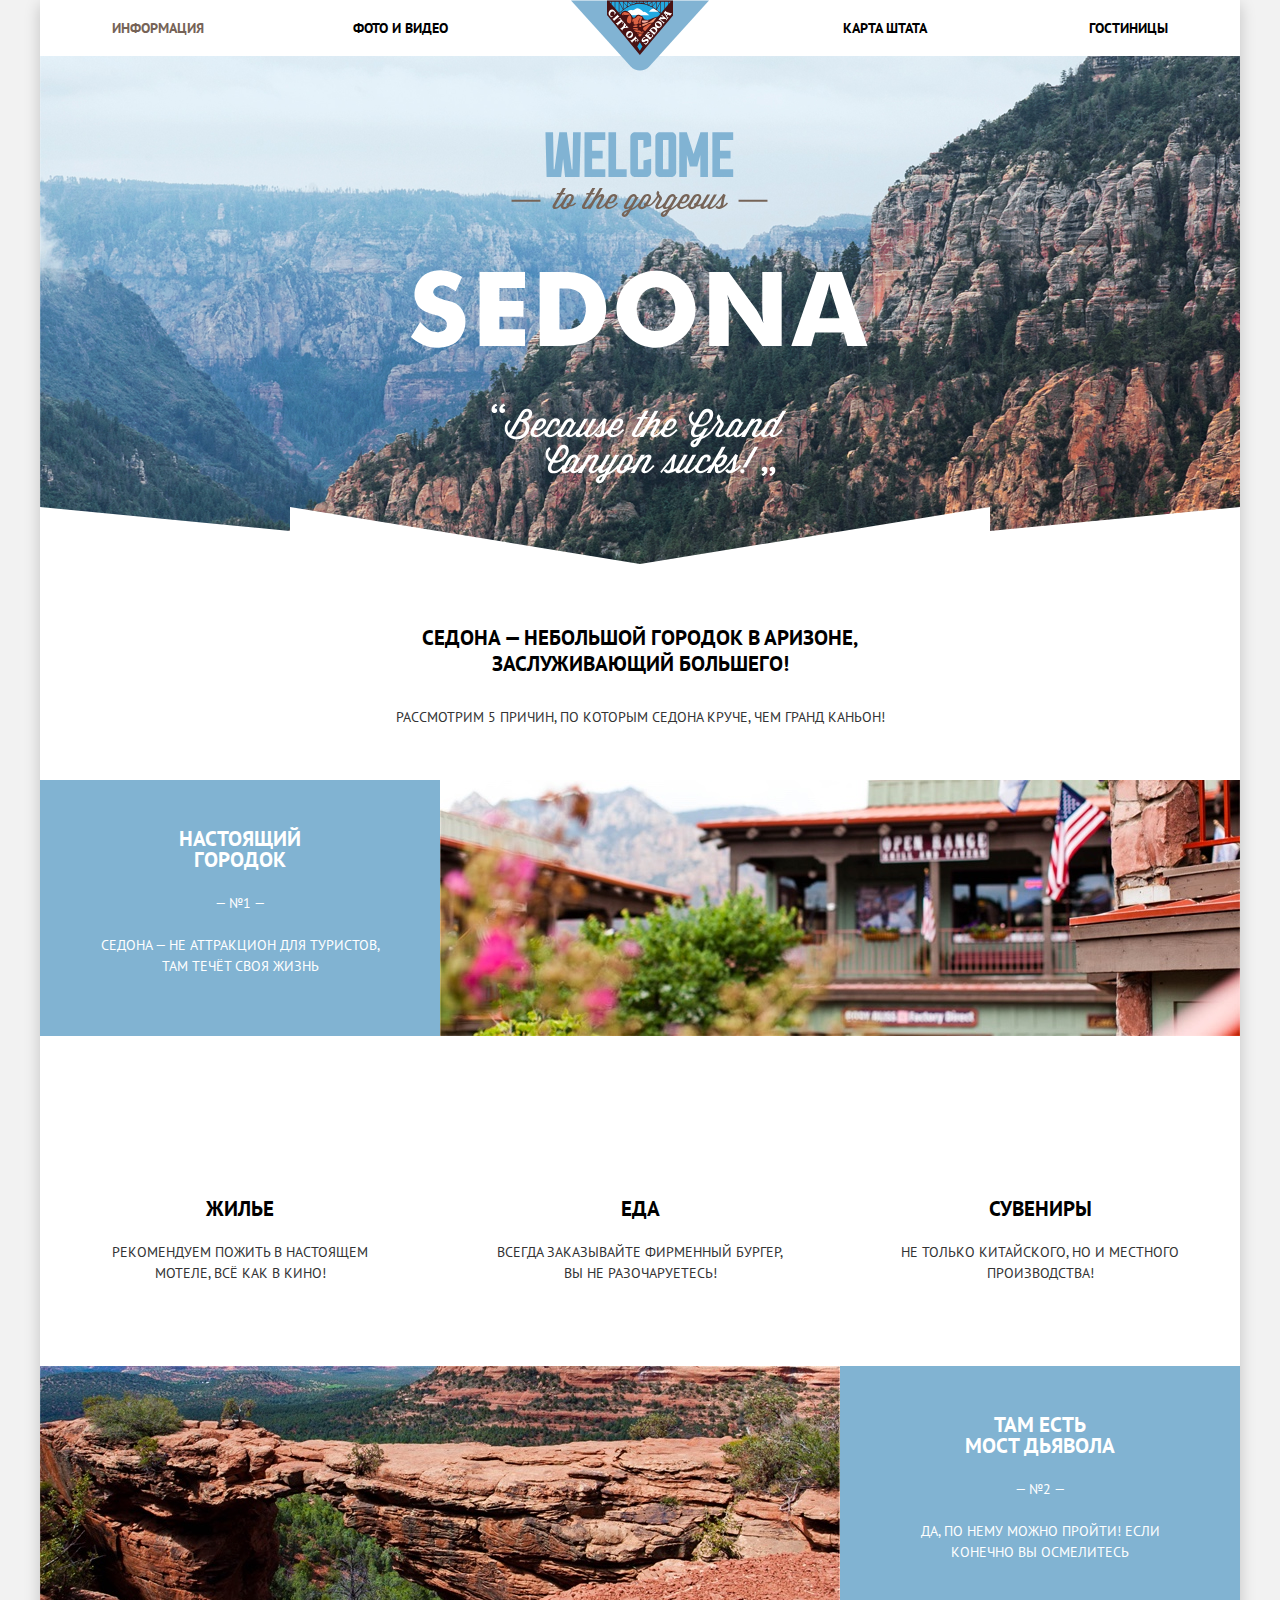
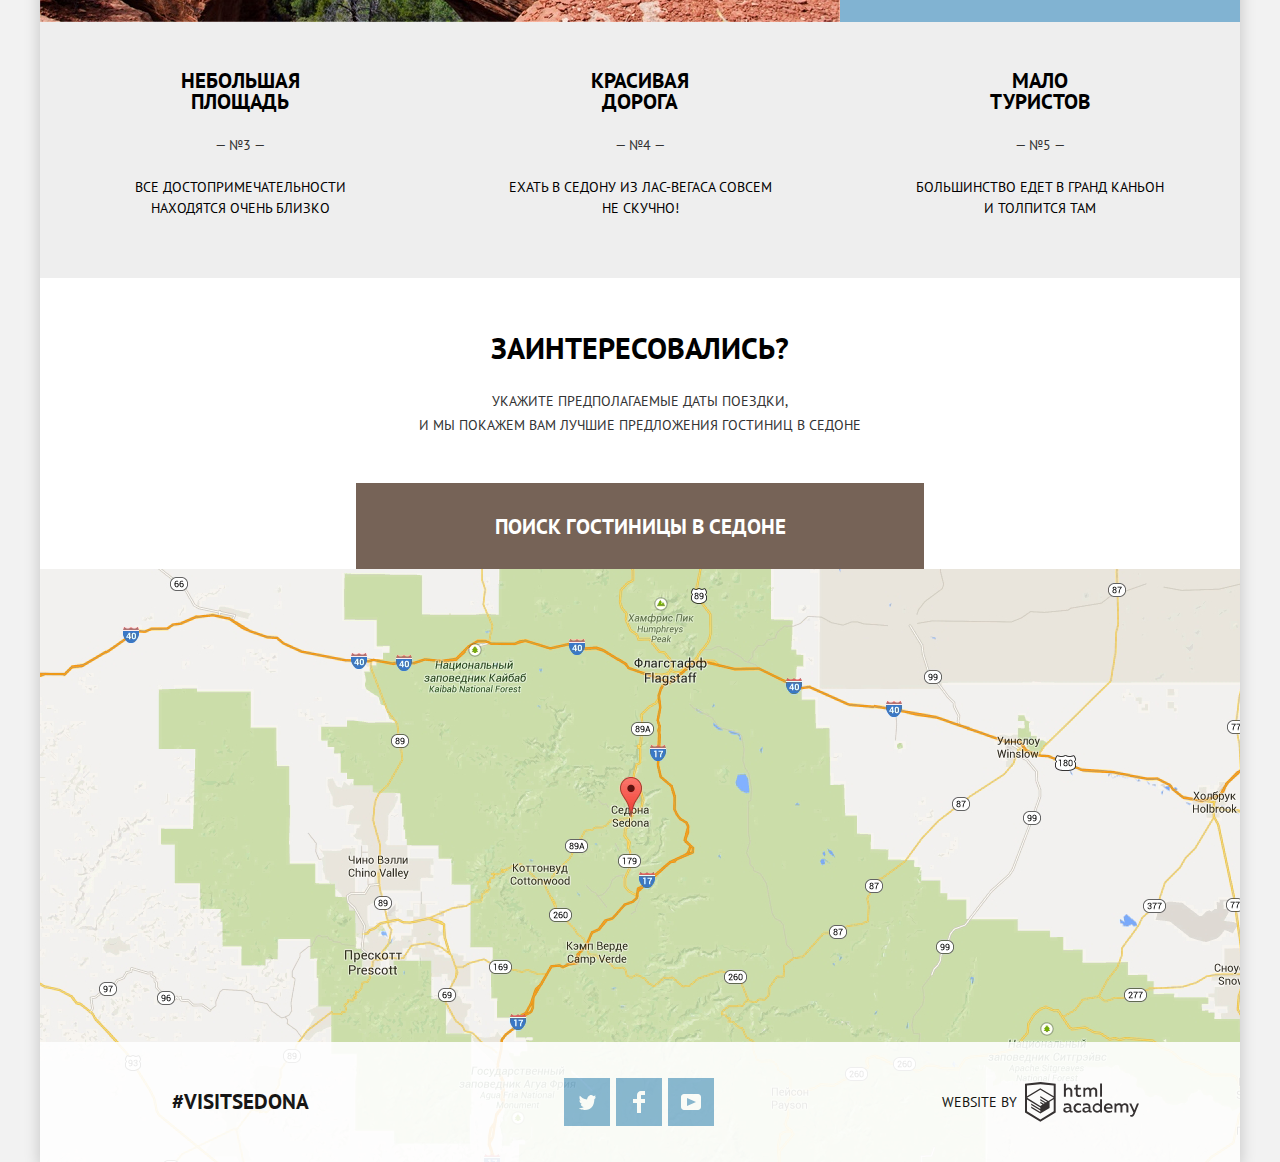
==== commit 630b620f: "Added background for map" ====
--- a/index.html
+++ b/index.html
@@ -103,74 +103,77 @@
                     <button class="searching__button button button--brown" type="button">Поиск гостиницы в Седоне</button>
                 </div>
 
-                <section class="searching-form">
-                    <h2 class="visually-hidden">Форма поиска Гостиницы</h2>
-                    <form class="searching-form__form" action="https://echo.htmlacademy.ru" method="POST">
-                        <p class="searching-form__row">
-                            <label class="searching-form__label" for="date-arrival">Дата заезда:</label>
-                            <!-- иконку календаря реализую на следующем этапе -->
-                            <input class="searching-form__input" id="date-arrival" type="text" name="date-arrival" value="" placeholder="24 апреля 2017">
-                            <button class="searching-form__input-img" type="button">
-                            <svg width="21px" height="22px" viewBox="0 0 21 22" version="1.1" xmlns="http://www.w3.org/2000/svg" xmlns:xlink="http://www.w3.org/1999/xlink">
-                            
-                                <title>calendar</title>
-                                <g stroke="none" stroke-width="1" fill="none" fill-rule="evenodd">
-                                    <g transform="translate(-367.000000, -2471.000000)" fill="#a9a9a9" fill-rule="nonzero" id="calendar">
-                                        <g transform="translate(367.000000, 2470.000000)">
-                                            <path d="M19.251,3.025 L16.406,3.025 L16.406,1.648 C16.406,1.267 16.112,0.959 15.75,0.959 C15.387,0.959 15.094,1.267 15.094,1.648 L15.094,3.025 L11.156,3.025 L11.156,1.648 C11.156,1.267 10.862,0.959 10.501,0.959 C10.138,0.959 9.844,1.267 9.844,1.648 L9.844,3.025 L5.906,3.025 L5.906,1.648 C5.906,1.267 5.612,0.959 5.25,0.959 C4.887,0.959 4.593,1.267 4.593,1.648 L4.593,3.025 L1.75,3.025 C0.784,3.025 0,3.847 0,4.862 L0,21.164 C0,22.179 0.784,23 1.75,23 L19.251,23 C20.217,23 21,22.179 21,21.164 L21,4.862 C21,3.847 20.217,3.025 19.251,3.025 Z M19.688,21.164 C19.6909535,21.2828271 19.6465635,21.3979571 19.5646025,21.4840442 C19.4826416,21.5701314 19.3698288,21.6201182 19.251,21.623 L1.75,21.623 C1.50263177,21.6164524 1.30696426,21.4114036 1.31190494,21.164 L1.31190494,4.862 C1.30696426,4.61459638 1.50263177,4.40954755 1.75,4.403 L4.594,4.403 L4.594,5.781 C4.594,6.162 4.888,6.47 5.251,6.47 C5.613,6.47 5.907,6.162 5.907,5.781 L5.907,4.403 L9.845,4.403 L9.845,5.781 C9.845,6.162 10.139,6.47 10.502,6.47 C10.863,6.47 11.157,6.162 11.157,5.781 L11.157,4.403 L15.095,4.403 L15.095,5.781 C15.095,6.162 15.388,6.47 15.751,6.47 C16.113,6.47 16.407,6.162 16.407,5.781 L16.407,4.403 L19.252,4.403 C19.493,4.403 19.689,4.609 19.689,4.862 L19.689,21.164 L19.688,21.164 Z"></path>
-                                            <path d="M4.594,9.225 L7.219,9.225 L7.219,11.291 L4.594,11.291 L4.594,9.225 Z M4.594,12.668 L7.219,12.668 L7.219,14.735 L4.594,14.735 L4.594,12.668 Z M4.594,16.112 L7.219,16.112 L7.219,18.178 L4.594,18.178 L4.594,16.112 Z M9.188,16.112 L11.813,16.112 L11.813,18.178 L9.188,18.178 L9.188,16.112 Z M9.188,12.668 L11.813,12.668 L11.813,14.735 L9.188,14.735 L9.188,12.668 Z M9.188,9.225 L11.813,9.225 L11.813,11.291 L9.188,11.291 L9.188,9.225 Z M13.781,16.112 L16.406,16.112 L16.406,18.178 L13.781,18.178 L13.781,16.112 Z M13.781,12.668 L16.406,12.668 L16.406,14.735 L13.781,14.735 L13.781,12.668 Z M13.781,9.225 L16.406,9.225 L16.406,11.291 L13.781,11.291 L13.781,9.225 Z"></path>
-                                        </g>
-                                    </g>
-                                </g>
-                            </svg>
-                        </button>
-                        </p>
-                        <p class="searching-form__row">
-                            <label class="searching-form__label" for="date-departure">Дата выезда:</label>
-
-                            <input class="searching-form__input" id="date-departure" type="text" name="date-departure" value="" placeholder="4 июля 2017">
-                            <button class="searching-form__input-img" type="button">
-                            <svg width="21px" height="22px" viewBox="0 0 21 22" version="1.1" xmlns="http://www.w3.org/2000/svg" xmlns:xlink="http://www.w3.org/1999/xlink">
-                            
-                                <title>calendar</title>
-                                <g stroke-width="1" fill="none" fill-rule="evenodd">
-                                    <g transform="translate(-367.000000, -2471.000000)" fill="#a9a9a9" fill-rule="nonzero" id="calendar">
-                                        <g transform="translate(367.000000, 2470.000000)">
-                                            <path d="M19.251,3.025 L16.406,3.025 L16.406,1.648 C16.406,1.267 16.112,0.959 15.75,0.959 C15.387,0.959 15.094,1.267 15.094,1.648 L15.094,3.025 L11.156,3.025 L11.156,1.648 C11.156,1.267 10.862,0.959 10.501,0.959 C10.138,0.959 9.844,1.267 9.844,1.648 L9.844,3.025 L5.906,3.025 L5.906,1.648 C5.906,1.267 5.612,0.959 5.25,0.959 C4.887,0.959 4.593,1.267 4.593,1.648 L4.593,3.025 L1.75,3.025 C0.784,3.025 0,3.847 0,4.862 L0,21.164 C0,22.179 0.784,23 1.75,23 L19.251,23 C20.217,23 21,22.179 21,21.164 L21,4.862 C21,3.847 20.217,3.025 19.251,3.025 Z M19.688,21.164 C19.6909535,21.2828271 19.6465635,21.3979571 19.5646025,21.4840442 C19.4826416,21.5701314 19.3698288,21.6201182 19.251,21.623 L1.75,21.623 C1.50263177,21.6164524 1.30696426,21.4114036 1.31190494,21.164 L1.31190494,4.862 C1.30696426,4.61459638 1.50263177,4.40954755 1.75,4.403 L4.594,4.403 L4.594,5.781 C4.594,6.162 4.888,6.47 5.251,6.47 C5.613,6.47 5.907,6.162 5.907,5.781 L5.907,4.403 L9.845,4.403 L9.845,5.781 C9.845,6.162 10.139,6.47 10.502,6.47 C10.863,6.47 11.157,6.162 11.157,5.781 L11.157,4.403 L15.095,4.403 L15.095,5.781 C15.095,6.162 15.388,6.47 15.751,6.47 C16.113,6.47 16.407,6.162 16.407,5.781 L16.407,4.403 L19.252,4.403 C19.493,4.403 19.689,4.609 19.689,4.862 L19.689,21.164 L19.688,21.164 Z"></path>
-                                            <path d="M4.594,9.225 L7.219,9.225 L7.219,11.291 L4.594,11.291 L4.594,9.225 Z M4.594,12.668 L7.219,12.668 L7.219,14.735 L4.594,14.735 L4.594,12.668 Z M4.594,16.112 L7.219,16.112 L7.219,18.178 L4.594,18.178 L4.594,16.112 Z M9.188,16.112 L11.813,16.112 L11.813,18.178 L9.188,18.178 L9.188,16.112 Z M9.188,12.668 L11.813,12.668 L11.813,14.735 L9.188,14.735 L9.188,12.668 Z M9.188,9.225 L11.813,9.225 L11.813,11.291 L9.188,11.291 L9.188,9.225 Z M13.781,16.112 L16.406,16.112 L16.406,18.178 L13.781,18.178 L13.781,16.112 Z M13.781,12.668 L16.406,12.668 L16.406,14.735 L13.781,14.735 L13.781,12.668 Z M13.781,9.225 L16.406,9.225 L16.406,11.291 L13.781,11.291 L13.781,9.225 Z"></path>
-                                        </g>
-                                    </g>
-                                </g>
-                            </svg>
-                        </button>
-                        </p>
-                        <div class="searching-form__wrapper">
-                            <div class="searching-form__row">
-                                <label class="searching-form__label" for="adult-count">Взрослые:</label>
-                                <p class="searching-form__count count">
-                                    <button class="count__button count__button--minus" type="button" aria-label="Убавить количество">
-                                Минус
-                                </button><input class="count__input" id="adult-count" type="text" name="adult-count" value="2"><button class="count__button count__button--plus" type="button" aria-label="Прибавить количество">Плюс</button>
-                                </p>
+                <div>
+                    <section class="searching-form">
+                        <h2 class="visually-hidden">Форма поиска Гостиницы</h2>
+                        <form class="searching-form__form" action="https://echo.htmlacademy.ru" method="POST">
+                            <p class="searching-form__row">
+                                <label class="searching-form__label" for="date-arrival">Дата заезда:</label>
+                                <!-- иконку календаря реализую на следующем этапе -->
+                                <input class="searching-form__input" id="date-arrival" type="text" name="date-arrival" value="" placeholder="24 апреля 2017">
+                                <button class="searching-form__input-img" type="button">
+                                        <svg width="21px" height="22px" viewBox="0 0 21 22" version="1.1" xmlns="http://www.w3.org/2000/svg" xmlns:xlink="http://www.w3.org/1999/xlink">
+                                        
+                                            <title>calendar</title>
+                                            <g stroke="none" stroke-width="1" fill="none" fill-rule="evenodd">
+                                                <g transform="translate(-367.000000, -2471.000000)" fill="#a9a9a9" fill-rule="nonzero" id="calendar">
+                                                    <g transform="translate(367.000000, 2470.000000)">
+                                                        <path d="M19.251,3.025 L16.406,3.025 L16.406,1.648 C16.406,1.267 16.112,0.959 15.75,0.959 C15.387,0.959 15.094,1.267 15.094,1.648 L15.094,3.025 L11.156,3.025 L11.156,1.648 C11.156,1.267 10.862,0.959 10.501,0.959 C10.138,0.959 9.844,1.267 9.844,1.648 L9.844,3.025 L5.906,3.025 L5.906,1.648 C5.906,1.267 5.612,0.959 5.25,0.959 C4.887,0.959 4.593,1.267 4.593,1.648 L4.593,3.025 L1.75,3.025 C0.784,3.025 0,3.847 0,4.862 L0,21.164 C0,22.179 0.784,23 1.75,23 L19.251,23 C20.217,23 21,22.179 21,21.164 L21,4.862 C21,3.847 20.217,3.025 19.251,3.025 Z M19.688,21.164 C19.6909535,21.2828271 19.6465635,21.3979571 19.5646025,21.4840442 C19.4826416,21.5701314 19.3698288,21.6201182 19.251,21.623 L1.75,21.623 C1.50263177,21.6164524 1.30696426,21.4114036 1.31190494,21.164 L1.31190494,4.862 C1.30696426,4.61459638 1.50263177,4.40954755 1.75,4.403 L4.594,4.403 L4.594,5.781 C4.594,6.162 4.888,6.47 5.251,6.47 C5.613,6.47 5.907,6.162 5.907,5.781 L5.907,4.403 L9.845,4.403 L9.845,5.781 C9.845,6.162 10.139,6.47 10.502,6.47 C10.863,6.47 11.157,6.162 11.157,5.781 L11.157,4.403 L15.095,4.403 L15.095,5.781 C15.095,6.162 15.388,6.47 15.751,6.47 C16.113,6.47 16.407,6.162 16.407,5.781 L16.407,4.403 L19.252,4.403 C19.493,4.403 19.689,4.609 19.689,4.862 L19.689,21.164 L19.688,21.164 Z"></path>
+                                                        <path d="M4.594,9.225 L7.219,9.225 L7.219,11.291 L4.594,11.291 L4.594,9.225 Z M4.594,12.668 L7.219,12.668 L7.219,14.735 L4.594,14.735 L4.594,12.668 Z M4.594,16.112 L7.219,16.112 L7.219,18.178 L4.594,18.178 L4.594,16.112 Z M9.188,16.112 L11.813,16.112 L11.813,18.178 L9.188,18.178 L9.188,16.112 Z M9.188,12.668 L11.813,12.668 L11.813,14.735 L9.188,14.735 L9.188,12.668 Z M9.188,9.225 L11.813,9.225 L11.813,11.291 L9.188,11.291 L9.188,9.225 Z M13.781,16.112 L16.406,16.112 L16.406,18.178 L13.781,18.178 L13.781,16.112 Z M13.781,12.668 L16.406,12.668 L16.406,14.735 L13.781,14.735 L13.781,12.668 Z M13.781,9.225 L16.406,9.225 L16.406,11.291 L13.781,11.291 L13.781,9.225 Z"></path>
+                                                    </g>
+                                                </g>
+                                            </g>
+                                        </svg>
+                                    </button>
+                            </p>
+                            <p class="searching-form__row">
+                                <label class="searching-form__label" for="date-departure">Дата выезда:</label>
+
+                                <input class="searching-form__input" id="date-departure" type="text" name="date-departure" value="" placeholder="4 июля 2017">
+                                <button class="searching-form__input-img" type="button">
+                                        <svg width="21px" height="22px" viewBox="0 0 21 22" version="1.1" xmlns="http://www.w3.org/2000/svg" xmlns:xlink="http://www.w3.org/1999/xlink">
+                                        
+                                            <title>calendar</title>
+                                            <g stroke-width="1" fill="none" fill-rule="evenodd">
+                                                <g transform="translate(-367.000000, -2471.000000)" fill="#a9a9a9" fill-rule="nonzero" id="calendar">
+                                                    <g transform="translate(367.000000, 2470.000000)">
+                                                        <path d="M19.251,3.025 L16.406,3.025 L16.406,1.648 C16.406,1.267 16.112,0.959 15.75,0.959 C15.387,0.959 15.094,1.267 15.094,1.648 L15.094,3.025 L11.156,3.025 L11.156,1.648 C11.156,1.267 10.862,0.959 10.501,0.959 C10.138,0.959 9.844,1.267 9.844,1.648 L9.844,3.025 L5.906,3.025 L5.906,1.648 C5.906,1.267 5.612,0.959 5.25,0.959 C4.887,0.959 4.593,1.267 4.593,1.648 L4.593,3.025 L1.75,3.025 C0.784,3.025 0,3.847 0,4.862 L0,21.164 C0,22.179 0.784,23 1.75,23 L19.251,23 C20.217,23 21,22.179 21,21.164 L21,4.862 C21,3.847 20.217,3.025 19.251,3.025 Z M19.688,21.164 C19.6909535,21.2828271 19.6465635,21.3979571 19.5646025,21.4840442 C19.4826416,21.5701314 19.3698288,21.6201182 19.251,21.623 L1.75,21.623 C1.50263177,21.6164524 1.30696426,21.4114036 1.31190494,21.164 L1.31190494,4.862 C1.30696426,4.61459638 1.50263177,4.40954755 1.75,4.403 L4.594,4.403 L4.594,5.781 C4.594,6.162 4.888,6.47 5.251,6.47 C5.613,6.47 5.907,6.162 5.907,5.781 L5.907,4.403 L9.845,4.403 L9.845,5.781 C9.845,6.162 10.139,6.47 10.502,6.47 C10.863,6.47 11.157,6.162 11.157,5.781 L11.157,4.403 L15.095,4.403 L15.095,5.781 C15.095,6.162 15.388,6.47 15.751,6.47 C16.113,6.47 16.407,6.162 16.407,5.781 L16.407,4.403 L19.252,4.403 C19.493,4.403 19.689,4.609 19.689,4.862 L19.689,21.164 L19.688,21.164 Z"></path>
+                                                        <path d="M4.594,9.225 L7.219,9.225 L7.219,11.291 L4.594,11.291 L4.594,9.225 Z M4.594,12.668 L7.219,12.668 L7.219,14.735 L4.594,14.735 L4.594,12.668 Z M4.594,16.112 L7.219,16.112 L7.219,18.178 L4.594,18.178 L4.594,16.112 Z M9.188,16.112 L11.813,16.112 L11.813,18.178 L9.188,18.178 L9.188,16.112 Z M9.188,12.668 L11.813,12.668 L11.813,14.735 L9.188,14.735 L9.188,12.668 Z M9.188,9.225 L11.813,9.225 L11.813,11.291 L9.188,11.291 L9.188,9.225 Z M13.781,16.112 L16.406,16.112 L16.406,18.178 L13.781,18.178 L13.781,16.112 Z M13.781,12.668 L16.406,12.668 L16.406,14.735 L13.781,14.735 L13.781,12.668 Z M13.781,9.225 L16.406,9.225 L16.406,11.291 L13.781,11.291 L13.781,9.225 Z"></path>
+                                                    </g>
+                                                </g>
+                                            </g>
+                                        </svg>
+                                    </button>
+                            </p>
+                            <div class="searching-form__wrapper">
+                                <div class="searching-form__row">
+                                    <label class="searching-form__label" for="adult-count">Взрослые:</label>
+                                    <p class="searching-form__count count">
+                                        <button class="count__button count__button--minus" type="button" aria-label="Убавить количество">
+                                            Минус
+                                            </button><input class="count__input" id="adult-count" type="text" name="adult-count" value="2"><button class="count__button count__button--plus" type="button" aria-label="Прибавить количество">Плюс</button>
+                                    </p>
+                                </div>
+                                <div class="searching-form__row">
+                                    <label class="searching-form__label searching-form__label--short" for="children-count">Дети:</label>
+                                    <p class="searching-form__count count">
+                                        <button class="count__button count__button--minus" type="button" aria-label="Убавить количество">
+                                            -
+                                        </button><input class="count__input" id="children-count" type="text" name="children-count" value="0"><button class="count__button count__button--plus" type="button" aria-label="Прибавить количество">+</button>
+                                    </p>
+                                </div>
                             </div>
-                            <div class="searching-form__row">
-                                <label class="searching-form__label searching-form__label--short" for="children-count">Дети:</label>
-                                <p class="searching-form__count count">
-                                    <button class="count__button count__button--minus" type="button" aria-label="Убавить количество">
-                                -
-                            </button><input class="count__input" id="children-count" type="text" name="children-count" value="0"><button class="count__button count__button--plus" type="button" aria-label="Прибавить количество">+</button>
-                                </p>
-                            </div>
-                        </div>
-                        <button class="searching-form__button button" type="submit">Найти</button>
-                    </form>
-                </section>
+                            <button class="searching-form__button button" type="submit">Найти</button>
+                        </form>
+                    </section>
+                </div>
+
             </section>
         </main>
 
         <div class="map">
-            <iframe src="https://www.google.com/maps/embed?pb=!1m10!1m8!1m3!1d418751.1892662985!2d-111.7258668!3d34.9191541!3m2!1i1024!2i768!4f13.1!5e0!3m2!1sru!2sru!4v1570916518734!5m2!1sru!2sru" width="100%" height="593" frameborder="0" style="border:0;" allowfullscreen=""></iframe>
-            <img class="map__image" src="img/map.png" width="1200" height="593" alt="Карта города Седоны">
+            <iframe src="https://www.google.com/maps/embed?pb=!1m10!1m8!1m3!1d418751.1892662985!2d-111.7258668!3d34.9191541!3m2!1i1024!2i768!4f13.1!5e0!3m2!1sru!2sru!4v1570916518734!5m2!1sru!2sru" width="100%" height="593" frameborder="0" style="border:0;" allowfullscreen=""
+                scroll="no"></iframe>
         </div>
 
         <footer class="footer footer--float">
--- a/css/style.css
+++ b/css/style.css
@@ -1,1171 +1,1236 @@
- body {
-     margin: 0;
-     padding: 0;
-     font-family: "PT Sans", Arial, Helvetica, sans-serif;
-     font-size: 14px;
-     line-height: 26px;
-     color: #000000;
-     text-transform: uppercase;
- }
- 
- a {
-     text-decoration: none;
- }
- 
- p {
-     margin: 0;
- }
- 
- .page {
-     background-color: #f2f2f2;
- }
- 
- .page__container {
-     position: relative;
-     margin: 0 auto;
-     background-color: #ffffff;
-     -webkit-box-shadow: 0px 5px 15px 0 rgba(0, 1, 1, 0.2);
-     box-shadow: 0px 5px 15px 0 rgba(0, 1, 1, 0.2);
-     width: 1200px;
- }
- 
- .visually-hidden {
-     position: absolute;
-     clip: rect(0 0 0 0);
-     width: 1px;
-     height: 1px;
-     margin: -1px;
- }
- 
- .list {
-     margin: 0;
-     padding: 0;
-     list-style: none;
- }
- 
- .button {
-     font: inherit;
-     text-align: center;
-     font-weight: bold;
-     color: #ffffff;
-     background-color: #81b3d2;
-     text-transform: uppercase;
-     border: none;
- }
- 
- .button:hover {
-     background-color: #669EC0;
- }
- 
- .button:active {
-     background-color: #5496BD;
-     color: rgba(255, 255, 255, 0.3);
- }
- 
- .button--brown {
-     background-color: #766357;
- }
- 
- .button--brown:hover {
-     background-color: #604E43;
- }
- 
- .button--brown:active {
-     background-color: #503E33;
-     color: rgba(255, 255, 255, 0.3);
- }
- 
- .header__list {
-     padding: 0;
-     margin: 0;
-     display: -webkit-box;
-     display: -ms-flexbox;
-     display: flex;
-     -webkit-box-align: center;
-     -ms-flex-align: center;
-     align-items: center;
-     padding: 0 72px;
-     -ms-flex-wrap: wrap;
-     flex-wrap: wrap;
- }
- 
- .header__list a:hover {
-     color: #81B3D2;
- }
- 
- .header__list a:focus {
-     color: #000000;
-     opacity: 0.3;
- }
- 
- .header__nav {
-     position: relative;
- }
- 
- .header__item {
-     -webkit-box-sizing: border-box;
-     box-sizing: border-box;
-     width: 241px;
-     padding: 15px 0;
- }
- 
- .header__item:nth-child(4n+1),
- .header__item:nth-child(4n+2) {
-     text-align: left;
- }
- 
- .header__item:nth-child(4n+3),
- .header__item:nth-child(4n+4) {
-     text-align: right;
- }
- 
- .header__item:nth-child(4n+3) {
-     margin-left: auto;
- }
- 
- .header__logo {
-     position: absolute;
-     left: 50%;
-     -webkit-transform: translateX(-50%);
-     -ms-transform: translateX(-50%);
-     transform: translateX(-50%);
-     top: 0;
- }
- 
- .header__item--current .header__link {
-     color: #766357;
- }
- 
- .header__link {
-     font-size: 14px;
-     line-height: 26px;
-     text-align: center;
-     font-weight: bold;
-     color: #000000;
- }
- 
- .intro {
-     min-height: 508px;
-     background: url("../img/intro-mask.svg") 0 100% no-repeat, url("../img/intro-background.png") 0 -56px no-repeat;
-     -webkit-box-sizing: border-box;
-     box-sizing: border-box;
-     padding-top: 76px;
- }
- 
- .intro__image {
-     padding-left: 370px;
- }
- /* main */
- 
- .benefits__desc {
-     font-weight: 400;
-     text-align: center;
-     color: #333333;
-     padding-top: 27px;
-     padding-bottom: 50px;
-     margin: 0;
- }
- 
- .benefits-reason__title {
-     width: 155px;
-     margin: 0 auto 23px;
-     font-size: 21px;
-     line-height: 21px;
-     font-weight: bold;
-     text-align: center;
-     color: #ffffff;
- }
- 
- .benefits-reason__subtitle {
-     margin-bottom: 21px;
-     font-size: 14px;
-     line-height: 21px;
-     color: #ffffff;
-     font-weight: 400;
-     text-align: center;
- }
- 
- .benefits-reason__desc {
-     font-size: 14px;
-     line-height: 21px;
-     color: #ffffff;
-     font-weight: 400;
-     text-align: center;
-     margin: 0;
- }
- 
- .benefits-reason {
-     background-color: #81B3D2;
-     display: -webkit-box;
-     display: -ms-flexbox;
-     display: flex;
-     -webkit-box-align: center;
-     -ms-flex-align: center;
-     align-items: center;
- }
- 
- .benefits-reason__background {
-     background-image: url("../img/reason-one-background.jpg");
-     background-position: 0 0;
-     background-repeat: no-repeat;
- }
- 
- .advice {
-     margin: 0;
-     padding: 0;
-     display: -webkit-box;
-     display: -ms-flexbox;
-     display: flex;
-     -webkit-box-pack: justify;
-     -ms-flex-pack: justify;
-     justify-content: space-between;
- }
- 
- .advice__item {
-     box-sizing: border-box;
-     padding: 0 48px;
-     width: 400px;
-     min-height: 330px;
- }
- 
- .advice__item--first {
-     background-image: url("../img/icon-home.svg");
-     background-repeat: no-repeat;
-     background-position: 162px 60px;
-     ;
- }
- 
- .advice__item--second {
-     background-image: url("../img/icon-burger.svg");
-     background-repeat: no-repeat;
-     background-position: 162px 60px;
- }
- 
- .advice__item--third {
-     background-image: url("../img/icon-gift.svg");
-     background-repeat: no-repeat;
-     background-position: 168px 56px;
- }
- 
- .advice__title {
-     margin: 0;
-     margin-bottom: 23px;
-     padding-top: 162px;
-     font-size: 21px;
-     line-height: 21px;
-     text-align: center;
-     font-weight: bold;
- }
- 
- .advice__text {
-     margin: 0;
-     font-size: 14px;
-     line-height: 21px;
-     font-weight: 400;
-     text-align: center;
-     color: #333333;
- }
- 
- .searching__title {
-     font-size: 30px;
-     line-height: 36px;
-     font-weight: bold;
-     text-align: center;
-     margin: 0 0 23px;
- }
- 
- .searching__desc {
-     margin: 0 0 46px;
-     font-weight: 400;
-     line-height: 24px;
-     color: #333333;
-     text-align: center;
- }
- 
- .searching__button {
-     font-size: 21px;
-     line-height: 26px;
-     text-align: center;
-     padding: 31px 0 29px;
-     width: 100%;
-     box-sizing: border-box;
- }
- 
- .footer__tag {
-     margin: 0;
-     font-size: 21px;
-     text-align: center;
-     font-weight: bold;
- }
- 
- .footer__item {
-     margin-right: 6px;
-     width: 46px;
-     height: 48px;
- }
- 
- .footer__item:last-child {
-     margin-right: 0;
- }
- 
- .footer__link {
-     display: -webkit-box;
-     display: -ms-flexbox;
-     display: flex;
-     -webkit-box-align: center;
-     -ms-flex-align: center;
-     align-items: center;
-     -webkit-box-pack: center;
-     -ms-flex-pack: center;
-     justify-content: center;
-     width: 100%;
-     height: 100%;
-     background-position: center;
-     background-repeat: no-repeat;
-     background-color: #81b3d2;
- }
- 
- .footer__link:hover {
-     background-color: #669ec0;
- }
- 
- .footer__link:active {
-     background-color: #5496bd;
-     opacity: 0.3;
- }
- 
- .footer__link:active svg {
-     opacity: 0.3;
- }
- 
- .copyright__title {
-     margin-right: 8px;
-     text-align: center;
-     font-weight: 400;
- }
- 
- .copyright__link {
-     line-height: 0;
- }
- 
- .copyright__link:hover svg path {
-     fill: #81b3d2;
- }
- 
- .copyright__link:active svg path {
-     fill: #bdbbbc;
- }
- 
- @keyframes boom {
-     0% {
-         transform: translate(-50%, -100%);
-     }
-     100% {
-         transform: translate(-50%, 0);
-     }
- }
- 
- @keyframes jump {
-     0%,
-     100% {
-         transform: translate(-50%, 0);
-     }
-     10%,
-     30%,
-     50%,
-     70%,
-     90% {
-         transform: translate(calc(-50% - 5px), 0);
-     }
-     20%,
-     40%,
-     60%,
-     80% {
-         transform: translate(calc(-50% + 5px), 0);
-     }
- }
- 
- .searching__wrapper {
-     position: relative;
-     overflow: hidden;
- }
- 
- .searching-form {
-     position: absolute;
-     left: 50%;
-     -webkit-box-sizing: border-box;
-     box-sizing: border-box;
-     width: 568px;
-     background-color: #ffffff;
-     -webkit-box-shadow: 0px 7px 15px 0 rgba(0, 1, 1, 0.15);
-     box-shadow: 0px 7px 15px 0 rgba(0, 1, 1, 0.15);
-     padding: 55px;
-     transform: translate(-50%, 0);
-     animation: boom 0.7s;
-     z-index: 3;
- }
- 
- .searching-form--hide {
-     display: none;
- }
- 
- .searching-form--error {
-     animation: jump 0.6s;
- }
- 
- .searching-form__count {
-     display: flex;
- }
- 
- .searching-form__row {
-     position: relative;
-     display: -webkit-box;
-     display: -ms-flexbox;
-     display: flex;
-     -webkit-box-pack: justify;
-     -ms-flex-pack: justify;
-     justify-content: space-between;
-     -webkit-box-align: baseline;
-     -ms-flex-align: baseline;
-     align-items: baseline;
-     margin: 0 0 30px;
- }
- 
- .searching-form__label {
-     font-size: 14px;
-     line-height: 26px;
-     width: 112px;
-     text-align: left;
-     font-weight: bold;
- }
- 
- .searching-form__label--short {
-     width: 64px;
- }
- 
- .searching-form__button {
-     margin-top: 23px;
-     width: 100%;
-     font-size: 21px;
-     line-height: 26px;
-     text-align: center;
-     font-weight: bold;
-     padding: 16px 0;
- }
- 
- .searching-form__input-img {
-     position: absolute;
-     padding: 0;
-     margin: 0;
-     top: 50%;
-     transform: translateY(-50%);
-     right: 9px;
-     border: 0;
-     width: 21px;
-     height: 22px;
-     line-height: 0;
-     background-color: transparent;
- }
- 
- .searching-form__input-img:hover svg g {
-     fill: #1f1f1f;
- }
- 
- .searching-form__input-img:focus svg g {
-     fill: #81b3d2;
- }
- 
- .searching-form__button:active {
-     background-color: #5496BD;
-     color: rgba(255, 255, 255, 0.3)
- }
- 
- .searching-form__input {
-     -webkit-box-sizing: border-box;
-     box-sizing: border-box;
-     border: 2px solid #f2f2f2;
-     padding: 5px 0 3px 11px;
-     -webkit-box-shadow: none;
-     box-shadow: none;
-     width: 346px;
-     font-family: "PT Sans", Arial, Helvetica, sans-serif;
-     font-size: 14px;
-     line-height: 26px;
-     font-weight: bold;
-     background-color: #f2f2f2;
-     text-transform: uppercase;
- }
- 
- .searching-form__input:hover {
-     background-color: #ebebeb;
- }
- 
- .searching-form__input:focus {
-     background-color: #ffffff;
-     padding: 5px 0 3px 11px;
-     border: 2px solid #e5e5e5;
-     outline: none;
- }
- 
- .searching-form__input::-webkit-input-placeholder {
-     font-family: "PT Sans", Arial, Helvetica, sans-serif;
-     font-size: 14px;
-     line-height: 26px;
-     font-weight: bold;
-     color: #000000;
- }
- 
- .searching-form__input::-moz-placeholder {
-     font-family: "PT Sans", Arial, Helvetica, sans-serif;
-     font-size: 14px;
-     line-height: 26px;
-     font-weight: bold;
-     color: #000000;
- }
- 
- .searching-form__input:-ms-input-placeholder {
-     font-family: "PT Sans", Arial, Helvetica, sans-serif;
-     font-size: 14px;
-     line-height: 26px;
-     font-weight: bold;
-     color: #000000;
- }
- 
- .searching-form__input::-ms-input-placeholder {
-     font-family: "PT Sans", Arial, Helvetica, sans-serif;
-     font-size: 14px;
-     line-height: 26px;
-     font-weight: bold;
-     color: #000000;
- }
- 
- .searching-form__input::placeholder {
-     font-family: "PT Sans", Arial, Helvetica, sans-serif;
-     font-size: 14px;
-     line-height: 26px;
-     font-weight: bold;
-     color: #000000;
- }
- 
- .searching-form__wrapper {
-     display: -webkit-box;
-     display: -ms-flexbox;
-     display: flex;
-     -webkit-box-align: center;
-     -ms-flex-align: center;
-     align-items: center;
-     -webkit-box-pack: justify;
-     -ms-flex-pack: justify;
-     justify-content: space-between;
- }
- 
- .count__button {
-     text-indent: -3000px;
-     padding: 0;
-     position: relative;
-     width: 38px;
-     height: 38px;
-     border: none;
- }
- 
- .count__button:hover::before,
- .count__button:hover::after {
-     background-color: #000000;
- }
- 
- .count__button:active::before,
- .count__button:active::after {
-     background-color: #81b3d2;
- }
- 
- .count__button::before {
-     display: block;
-     content: "";
-     position: absolute;
-     top: 50%;
-     left: 50%;
-     -webkit-transform: translate(-50%, -50%);
-     -ms-transform: translate(-50%, -50%);
-     transform: translate(-50%, -50%);
-     width: 12px;
-     height: 3px;
-     background-color: #a9a9a9;
- }
- 
- .count__button--plus::after {
-     display: block;
-     content: "";
-     position: absolute;
-     top: 50%;
-     left: 50%;
-     -webkit-transform: translate(-50%, -50%);
-     -ms-transform: translate(-50%, -50%);
-     transform: translate(-50%, -50%);
-     width: 3px;
-     height: 12px;
-     background-color: #a9a9a9;
- }
- 
- .count__input {
-     font-size: 14px;
-     line-height: 26px;
-     font-weight: bold;
-     text-align: center;
-     width: 38px;
-     padding: 6px 0;
-     border: none;
-     background-color: #f2f2f2;
- }
- 
- input[type=number]::-webkit-inner-spin-button,
- input[type=number]::-webkit-outer-spin-button {
-     -webkit-appearance: none;
-     margin: 0;
- }
- 
- input[type=number] {
-     -moz-appearance: textfield;
-     /* Firefox */
- }
- 
- .count__button {
-     background-color: #f2f2f2;
- }
- /* Catalog */
- 
- .searching-hotels__title {
-     position: absolute;
-     padding-left: 0px;
-     margin: 0;
-     top: 0;
-     left: 0px;
-     font-size: 16px;
-     line-height: 21px;
-     font-weight: bold;
-     text-align: left;
-     color: #ffffff;
- }
- 
- .searching-hotels__title--last {
-     padding-left: 3px;
- }
- 
- .searching-hotels {
-     display: -webkit-box;
-     display: -ms-flexbox;
-     display: flex;
-     background-image: url("../img/filter-background.jpg");
-     background-repeat: no-repeat;
-     background-position: 0px -56px;
-     padding: 28px 72px 28px 72px;
- }
- 
- .searching-hotels__price label {
-     display: inline-block;
-     vertical-align: baseline;
-     font-size: 14px;
-     line-height: 21px;
-     text-align: left;
-     font-weight: 400;
-     color: #ffffff;
- }
- 
- .price__min {
-     width: 94px;
-     padding-left: 64px;
-     margin-right: -2px;
- }
- 
- .price__max {
-     width: 103px;
-     padding-left: 55px;
-     padding-top: 5px;
- }
- 
- .searching-hotels__price {
-     position: relative;
-     height: 32px;
-     font-size: 0;
-     margin-bottom: 20px;
-     border: 2px solid #ffffff;
-     border-radius: 2px;
- }
- 
- .searching-hotels__price::after {
-     content: "";
-     position: absolute;
-     top: 50%;
-     left: 50%;
-     width: 2px;
-     height: 22px;
-     background: #ffffff;
-     -webkit-transform: translate(-50%, -50%);
-     -ms-transform: translate(-50%, -50%);
-     transform: translate(-50%, -50%);
- }
- 
- .searching-hotels__price input {
-     font-family: "PT Sans", Arial, Helvetica, sans-serif;
-     font-size: 14px;
-     line-height: 21px;
-     font-weight: 400;
-     text-align: left;
-     width: 50px;
-     margin: 0;
-     color: #ffffff;
-     background: none;
-     border: none;
- }
- 
- .searching-hotels__range {
-     position: relative;
-     margin-bottom: 32px;
- }
- 
- .range__scale {
-     height: 2px;
-     background: rgba(255, 255, 255, 0.3);
- }
- 
- .range__bar {
-     width: 80%;
-     height: 2px;
-     background: #ffffff;
- }
- 
- .range__toggle {
-     position: absolute;
-     top: -9px;
-     width: 4px;
-     height: 4px;
-     background: #ababab;
-     border: 8px solid #ffffff;
-     border-radius: 50%;
-     -webkit-box-shadow: 0 2px 1px 0 rgba(0, 1, 1, 0.2);
-     box-shadow: 0 2px 1px 0 rgba(0, 1, 1, 0.2);
- }
- 
- .range__toggle:hover {
-     background: #1c4f80;
- }
- 
- .range__togle--min {
-     left: 0;
- }
- 
- .range__togle--max {
-     left: 80%;
- }
- 
- .searching-hotels__button {
-     font-size: 14px;
-     line-height: 21px;
-     font-weight: 400;
-     display: block;
-     margin-left: 85px;
-     padding: 6px 33px 5px 34px;
-     color: #ffffff;
-     text-transform: uppercase;
-     background: transparent;
-     border: 2px solid #ffffff;
-     border-radius: 2px;
- }
- 
- .searching-hotels__button:hover {
-     color: #000000;
-     background: #ffffff;
- }
- 
- .sort {
-     display: -webkit-box;
-     display: -ms-flexbox;
-     display: flex;
-     -webkit-box-pack: justify;
-     -ms-flex-pack: justify;
-     justify-content: space-between;
-     -webkit-box-align: baseline;
-     -ms-flex-align: baseline;
-     align-items: baseline;
-     padding: 31px 73px 27px 71px;
- }
- 
- .sort__list {
-     display: -webkit-box;
-     display: -ms-flexbox;
-     display: flex;
-     -webkit-box-pack: justify;
-     -ms-flex-pack: justify;
-     justify-content: space-between;
-     margin: 0;
- }
- 
- .sort__title {
-     margin: 0 48px 0 0;
-     font-size: 21px;
-     line-height: 26px;
-     font-weight: bold;
-     color: #000000;
-     text-align: left;
- }
- 
- .sort__text {
-     margin: 0 40px 0 0;
-     font-size: 12px;
-     line-height: 18px;
-     font-weight: 400;
-     text-align: left;
-     color: #000000;
- }
- 
- .sort__link {
-     font-size: 12px;
-     line-height: 18px;
-     font-weight: 400;
-     text-align: left;
-     color: rgba(0, 0, 0, 0.3);
-     border-bottom: 1px dotted #81b3d2;
- }
- 
- .sort__item--active .sort__link {
-     color: #81B3D2;
-     border: none;
- }
- 
- .sort__link:hover {
-     color: #81B3D2;
- }
- 
- .sort__link:active {
-     color: #000000;
-     border: none;
- }
- 
- .hotels__title {
-     font-size: 21px;
-     line-height: 26px;
-     font-weight: bold;
-     text-align: left;
-     color: #000000;
-     margin: -4px 0 6px 0;
- }
- 
- .hotels__text {
-     font-size: 14px;
-     line-height: 21px;
-     font-weight: 400;
-     text-align: left;
-     color: #333333;
-     margin: 0 0 16px 0;
- }
- 
- .hotels__button {
-     padding: 6px 16px 4px 17px;
-     margin-right: 6px;
- }
- 
- .hotels__rating-current {
-     width: 110px;
-     padding: 3px 0;
-     background-color: #f2f2f2;
-     font-size: 14px;
-     line-height: 21px;
-     font-weight: 400;
-     text-align: center;
-     color: #666666;
- }
- 
- .benefits__wrapper {
-     width: 568px;
-     margin: 0 auto;
- }
- 
- .benefits__title {
-     padding-top: 61px;
-     font-size: 21px;
-     line-height: 26px;
-     font-weight: bold;
-     text-align: center;
- }
- 
- .benefits-reason__inner {
-     -webkit-box-sizing: border-box;
-     box-sizing: border-box;
-     width: 400px;
-     padding: 48px 48px 59px 48px;
-     background-color: #81b3d2;
- }
- 
- .benefits-reason--first {
-     background-image: url("../img/reason-one-background.jpg");
-     background-position: 400px 0;
-     background-repeat: no-repeat;
-     width: 1200px;
- }
- 
- .benefits-reason--second {
-     background-image: url("../img/reason-two-background.jpg");
-     background-position: 0 0;
-     background-repeat: no-repeat;
-     min-height: 256px;
-     width: 1200px;
- }
- 
- .benefits-reason--second .benefits-reason__inner {
-     margin-left: auto;
- }
- 
- .benefits-reasons {
-     margin: 0;
-     padding: 0;
-     display: -webkit-box;
-     display: -ms-flexbox;
-     display: flex;
-     -webkit-box-pack: justify;
-     -ms-flex-pack: justify;
-     justify-content: space-between;
- }
- 
- .benefits-reasons__item {
-     -webkit-box-sizing: border-box;
-     box-sizing: border-box;
-     margin: 0;
-     padding: 48px 62px 59px;
-     width: 400px;
-     min-height: 256px;
-     text-align: center;
-     background-color: #eeeeee;
- }
- 
- .benefits-reasons__item:nth-child(3) {
-     padding: 48px 72px 59px;
- }
- 
- .benefits-reasons__desc {
-     margin: 0;
-     font-size: 14px;
-     line-height: 21px;
-     font-weight: 400;
- }
- 
- .benefits-reasons__title {
-     width: 155px;
-     margin: 0 auto 23px;
-     font-size: 21px;
-     line-height: 21px;
-     color: #000000;
-     font-weight: bold;
- }
- 
- .benefits-reasons__subtitle {
-     margin: 0 0 21px;
-     font-size: 14px;
-     line-height: 21px;
-     color: #333333;
-     font-weight: 400;
- }
- 
- .searching {
-     position: relative;
-     text-align: center;
-     padding-top: 52px;
- }
- 
- .searching .benefits__wrapper {
-     position: relative;
-     z-index: 4;
-     background-color: #ffffff;
- }
- 
- .map {
-     line-height: 0;
- }
- 
- .map iframe {
-     position: relative;
-     z-index: 2;
-     border: none;
- }
- 
- .map__image {
-     position: absolute;
-     top: 0;
-     left: 0;
-     z-index: 1;
-     margin: 0;
- }
- 
- .footer {
-     -webkit-box-sizing: border-box;
-     box-sizing: border-box;
-     display: -webkit-box;
-     display: -ms-flexbox;
-     display: flex;
-     -webkit-box-pack: justify;
-     -ms-flex-pack: justify;
-     justify-content: space-between;
-     -webkit-box-align: center;
-     -ms-flex-align: center;
-     align-items: center;
-     padding: 36px 101px 36px 132px;
-     background-color: #ffffff;
-     opacity: 0.9;
-     z-index: 4;
- }
- 
- .footer--float {
-     position: absolute;
-     bottom: 0;
-     width: 100%;
- }
- 
- .footer__list {
-     padding: 0;
-     margin: 0 0 0 27px;
-     display: -webkit-box;
-     display: -ms-flexbox;
-     display: flex;
-     -webkit-box-align: center;
-     -ms-flex-align: center;
-     align-items: center;
- }
- 
- .footer__copyright {
-     display: -webkit-box;
-     display: -ms-flexbox;
-     display: flex;
-     -webkit-box-align: center;
-     -ms-flex-align: center;
-     align-items: center;
- }
- /* Catalog */
- 
- .searching-hotels__section {
-     -webkit-box-sizing: border-box;
-     box-sizing: border-box;
-     position: relative;
-     margin: 0;
-     margin-right: 111px;
-     border: none;
-     padding: 43px 0 0;
-     min-width: 144px;
- }
- 
- .searching-hotels__item {
-     margin-bottom: 20px;
- }
- 
- .searching-hotels__item:last-child {
-     margin-bottom: 0px;
- }
- 
- .searching-hotels__section:last-child {
-     margin-left: auto;
-     margin-right: 0;
-     padding-top: 30px;
- }
- 
- .searching-hotels__input:checked+.searching-hotels__label::after {
-     background-image: url("../img/checkbox-on.svg");
- }
- 
- .searching-hotels__label::after {
-     content: "";
-     position: absolute;
-     top: -3px;
-     left: 0px;
-     width: 26px;
-     height: 23px;
-     background-image: url("../img/checkbox-off.svg");
-     background-repeat: no-repeat;
-     background-position: 0 0;
- }
- 
- .searching-hotels__label {
-     font-size: 14px;
-     line-height: 21px;
-     font-weight: 400;
-     color: #ffffff;
-     position: relative;
-     padding-left: 40px;
- }
- 
- .sort__item {
-     margin-right: 33px;
- }
- 
- .sort__button {
-     display: block;
-     padding: 0;
-     width: 11px;
-     height: 10px;
-     border: none;
-     line-height: 0;
-     background-color: transparent;
- }
- 
- .sort__button:active svg polyline {
-     fill: #81B3D2;
- }
- 
- .sort__button--active svg polyline {
-     fill: #81B3D2;
- }
- 
- .sort__button:hover svg polyline {
-     fill: #000000;
- }
- 
- .sort__button--up {
-     margin-left: auto;
-     margin-right: 12px;
- }
- 
- .hotels__item {
-     -webkit-box-sizing: border-box;
-     box-sizing: border-box;
-     padding: 30px 72px 29px 72px;
-     display: -webkit-box;
-     display: -ms-flexbox;
-     display: flex;
-     border-top: 1px solid #e5e5e5;
- }
- 
- .hotels__item:last-child {
-     border-bottom: 1px solid #e5e5e5;
- }
- 
- .hotels__row {
-     display: -webkit-box;
-     display: -ms-flexbox;
-     display: flex;
- }
- 
- .hotels__rating {
-     margin-left: auto;
- }
- 
- .hotels__link:hover {
-     color: #81b3d2;
- }
- 
- .hotels__link:active {
-     color: rgba(0, 0, 0, 0.3);
- }
- 
- .hotels__image {
-     margin-right: 30px;
- }
- 
- .hotels__stars {
-     display: -webkit-box;
-     display: -ms-flexbox;
-     display: flex;
-     -webkit-box-pack: end;
-     -ms-flex-pack: end;
-     justify-content: flex-end;
-     margin-bottom: 47px;
- }
- 
- .hotels__stars img {
-     margin-left: 6px;
- }+body {
+    margin: 0;
+    padding: 0;
+    font-family: "PT Sans", Arial, Helvetica, sans-serif;
+    font-size: 14px;
+    line-height: 26px;
+    color: #000000;
+    text-transform: uppercase;
+}
+
+a {
+    text-decoration: none;
+}
+
+p {
+    margin: 0;
+}
+
+.page {
+    position: relative;
+    background-color: #f2f2f2;
+    z-index: -5;
+}
+
+.page__container {
+    z-index: -4;
+    position: relative;
+    margin: 0 auto;
+    background-color: #ffffff;
+    -webkit-box-shadow: 0px 5px 15px 0 rgba(0, 1, 1, 0.2);
+    box-shadow: 0px 5px 15px 0 rgba(0, 1, 1, 0.2);
+    width: 1200px;
+}
+
+.container {
+    z-index: -3;
+    position: relative;
+}
+
+.visually-hidden {
+    position: absolute;
+    clip: rect(0 0 0 0);
+    width: 1px;
+    height: 1px;
+    margin: -1px;
+}
+
+.list {
+    margin: 0;
+    padding: 0;
+    list-style: none;
+}
+
+.button {
+    font: inherit;
+    text-align: center;
+    font-weight: bold;
+    color: #ffffff;
+    background-color: #81b3d2;
+    text-transform: uppercase;
+    border: none;
+}
+
+.button:hover {
+    background-color: #669EC0;
+}
+
+.button:active {
+    background-color: #5496BD;
+    color: rgba(255, 255, 255, 0.3);
+}
+
+.button--brown {
+    background-color: #766357;
+}
+
+.button--brown:hover {
+    background-color: #604E43;
+}
+
+.button--brown:active {
+    background-color: #503E33;
+    color: rgba(255, 255, 255, 0.3);
+}
+
+.header__list {
+    padding: 0;
+    margin: 0;
+    display: -webkit-box;
+    display: -ms-flexbox;
+    display: flex;
+    -webkit-box-align: center;
+    -ms-flex-align: center;
+    align-items: center;
+    padding: 0 72px;
+    -ms-flex-wrap: wrap;
+    flex-wrap: wrap;
+}
+
+.header__list a:hover {
+    color: #81B3D2;
+}
+
+.header__list a:focus {
+    color: #000000;
+    opacity: 0.3;
+}
+
+.header__nav {
+    position: relative;
+}
+
+.header__item {
+    -webkit-box-sizing: border-box;
+    box-sizing: border-box;
+    width: 241px;
+    padding: 15px 0;
+}
+
+.header__item:nth-child(4n+1),
+.header__item:nth-child(4n+2) {
+    text-align: left;
+}
+
+.header__item:nth-child(4n+3),
+.header__item:nth-child(4n+4) {
+    text-align: right;
+}
+
+.header__item:nth-child(4n+3) {
+    margin-left: auto;
+}
+
+.header__logo {
+    position: absolute;
+    left: 50%;
+    -webkit-transform: translateX(-50%);
+    -ms-transform: translateX(-50%);
+    transform: translateX(-50%);
+    top: 0;
+}
+
+.header__item--current .header__link {
+    color: #766357;
+}
+
+.header__link {
+    font-size: 14px;
+    line-height: 26px;
+    text-align: center;
+    font-weight: bold;
+    color: #000000;
+}
+
+.intro {
+    min-height: 508px;
+    background: url("../img/intro-mask.svg") 0 100% no-repeat, url("../img/intro-background.png") 0 -56px no-repeat;
+    -webkit-box-sizing: border-box;
+    box-sizing: border-box;
+    padding-top: 76px;
+}
+
+.intro__image {
+    padding-left: 370px;
+}
+
+
+/* main */
+
+.benefits__desc {
+    font-weight: 400;
+    text-align: center;
+    color: #333333;
+    padding-top: 27px;
+    padding-bottom: 50px;
+    margin: 0;
+}
+
+.benefits-reason__title {
+    width: 155px;
+    margin: 0 auto 23px;
+    font-size: 21px;
+    line-height: 21px;
+    font-weight: bold;
+    text-align: center;
+    color: #ffffff;
+}
+
+.benefits-reason__subtitle {
+    margin-bottom: 21px;
+    font-size: 14px;
+    line-height: 21px;
+    color: #ffffff;
+    font-weight: 400;
+    text-align: center;
+}
+
+.benefits-reason__desc {
+    font-size: 14px;
+    line-height: 21px;
+    color: #ffffff;
+    font-weight: 400;
+    text-align: center;
+    margin: 0;
+}
+
+.benefits-reason {
+    background-color: #81B3D2;
+    display: -webkit-box;
+    display: -ms-flexbox;
+    display: flex;
+    -webkit-box-align: center;
+    -ms-flex-align: center;
+    align-items: center;
+}
+
+.benefits-reason__background {
+    background-image: url("../img/reason-one-background.jpg");
+    background-position: 0 0;
+    background-repeat: no-repeat;
+}
+
+.advice {
+    margin: 0;
+    padding: 0;
+    display: -webkit-box;
+    display: -ms-flexbox;
+    display: flex;
+    -webkit-box-pack: justify;
+    -ms-flex-pack: justify;
+    justify-content: space-between;
+}
+
+.advice__item {
+    -webkit-box-sizing: border-box;
+    box-sizing: border-box;
+    padding: 0 48px;
+    width: 400px;
+    min-height: 330px;
+}
+
+.advice__item--first {
+    background-image: url("../img/icon-home.svg");
+    background-repeat: no-repeat;
+    background-position: 162px 60px;
+    ;
+}
+
+.advice__item--second {
+    background-image: url("../img/icon-burger.svg");
+    background-repeat: no-repeat;
+    background-position: 162px 60px;
+}
+
+.advice__item--third {
+    background-image: url("../img/icon-gift.svg");
+    background-repeat: no-repeat;
+    background-position: 168px 56px;
+}
+
+.advice__title {
+    margin: 0;
+    margin-bottom: 23px;
+    padding-top: 162px;
+    font-size: 21px;
+    line-height: 21px;
+    text-align: center;
+    font-weight: bold;
+}
+
+.advice__text {
+    margin: 0;
+    font-size: 14px;
+    line-height: 21px;
+    font-weight: 400;
+    text-align: center;
+    color: #333333;
+}
+
+.searching__title {
+    font-size: 30px;
+    line-height: 36px;
+    font-weight: bold;
+    text-align: center;
+    margin: 0 0 23px;
+}
+
+.searching__desc {
+    margin: 0 0 46px;
+    font-weight: 400;
+    line-height: 24px;
+    color: #333333;
+    text-align: center;
+}
+
+.searching__button {
+    font-size: 21px;
+    line-height: 26px;
+    text-align: center;
+    padding: 31px 0 29px;
+    width: 100%;
+    -webkit-box-sizing: border-box;
+    box-sizing: border-box;
+}
+
+.footer__tag {
+    margin: 0;
+    font-size: 21px;
+    text-align: center;
+    font-weight: bold;
+}
+
+.footer__item {
+    margin-right: 6px;
+    width: 46px;
+    height: 48px;
+}
+
+.footer__item:last-child {
+    margin-right: 0;
+}
+
+.footer__link {
+    display: -webkit-box;
+    display: -ms-flexbox;
+    display: flex;
+    -webkit-box-align: center;
+    -ms-flex-align: center;
+    align-items: center;
+    -webkit-box-pack: center;
+    -ms-flex-pack: center;
+    justify-content: center;
+    width: 100%;
+    height: 100%;
+    background-position: center;
+    background-repeat: no-repeat;
+    background-color: #81b3d2;
+}
+
+.footer__link:hover {
+    background-color: #669ec0;
+}
+
+.footer__link:active {
+    background-color: #5496bd;
+    opacity: 0.3;
+}
+
+.footer__link:active svg {
+    opacity: 0.3;
+}
+
+.copyright__title {
+    margin-right: 8px;
+    text-align: center;
+    font-weight: 400;
+}
+
+.copyright__link {
+    line-height: 0;
+}
+
+.copyright__link:hover svg path {
+    fill: #81b3d2;
+}
+
+.copyright__link:active svg path {
+    fill: #bdbbbc;
+}
+
+@-webkit-keyframes boom {
+    0% {
+        -webkit-transform: translate(-50%, -100%);
+        transform: translate(-50%, -100%);
+    }
+    100% {
+        -webkit-transform: translate(-50%, 0);
+        transform: translate(-50%, 0);
+    }
+}
+
+@keyframes boom {
+    0% {
+        -webkit-transform: translate(-50%, -100%);
+        transform: translate(-50%, -100%);
+    }
+    100% {
+        -webkit-transform: translate(-50%, 0);
+        transform: translate(-50%, 0);
+    }
+}
+
+@-webkit-keyframes jump {
+    0%,
+    100% {
+        -webkit-transform: translate(-50%, 0);
+        transform: translate(-50%, 0);
+    }
+    10%,
+    30%,
+    50%,
+    70%,
+    90% {
+        -webkit-transform: translate(calc(-50% - 5px), 0);
+        transform: translate(calc(-50% - 5px), 0);
+    }
+    20%,
+    40%,
+    60%,
+    80% {
+        -webkit-transform: translate(calc(-50% + 5px), 0);
+        transform: translate(calc(-50% + 5px), 0);
+    }
+}
+
+@keyframes jump {
+    0%,
+    100% {
+        -webkit-transform: translate(-50%, 0);
+        transform: translate(-50%, 0);
+    }
+    10%,
+    30%,
+    50%,
+    70%,
+    90% {
+        -webkit-transform: translate(calc(-50% - 5px), 0);
+        transform: translate(calc(-50% - 5px), 0);
+    }
+    20%,
+    40%,
+    60%,
+    80% {
+        -webkit-transform: translate(calc(-50% + 5px), 0);
+        transform: translate(calc(-50% + 5px), 0);
+    }
+}
+
+.searching__wrapper {
+    position: relative;
+    overflow: hidden;
+}
+
+.searching-form {
+    position: absolute;
+    left: 50%;
+    -webkit-box-sizing: border-box;
+    box-sizing: border-box;
+    width: 568px;
+    background-color: #ffffff;
+    -webkit-box-shadow: 0px 7px 15px 0 rgba(0, 1, 1, 0.15);
+    box-shadow: 0px 7px 15px 0 rgba(0, 1, 1, 0.15);
+    padding: 55px;
+    -webkit-transform: translate(-50%, 0);
+    -ms-transform: translate(-50%, 0);
+    transform: translate(-50%, 0);
+    -webkit-animation: boom 0.7s;
+    animation: boom 0.7s;
+    z-index: -1;
+}
+
+.searching-form--hide {
+    display: none;
+}
+
+.searching-form--error {
+    -webkit-animation: jump 0.6s;
+    animation: jump 0.6s;
+}
+
+.searching-form__count {
+    display: -webkit-box;
+    display: -ms-flexbox;
+    display: flex;
+}
+
+.searching-form__row {
+    position: relative;
+    display: -webkit-box;
+    display: -ms-flexbox;
+    display: flex;
+    -webkit-box-pack: justify;
+    -ms-flex-pack: justify;
+    justify-content: space-between;
+    -webkit-box-align: baseline;
+    -ms-flex-align: baseline;
+    align-items: baseline;
+    margin: 0 0 30px;
+}
+
+.searching-form__label {
+    font-size: 14px;
+    line-height: 26px;
+    width: 112px;
+    text-align: left;
+    font-weight: bold;
+}
+
+.searching-form__label--short {
+    width: 64px;
+}
+
+.searching-form__button {
+    margin-top: 23px;
+    width: 100%;
+    font-size: 21px;
+    line-height: 26px;
+    text-align: center;
+    font-weight: bold;
+    padding: 16px 0;
+}
+
+.searching-form__input-img {
+    position: absolute;
+    padding: 0;
+    margin: 0;
+    top: 50%;
+    -webkit-transform: translateY(-50%);
+    -ms-transform: translateY(-50%);
+    transform: translateY(-50%);
+    right: 9px;
+    border: 0;
+    width: 21px;
+    height: 22px;
+    line-height: 0;
+    background-color: transparent;
+}
+
+.searching-form__input-img:hover svg g {
+    fill: #1f1f1f;
+}
+
+.searching-form__input-img:focus svg g {
+    fill: #81b3d2;
+}
+
+.searching-form__button:active {
+    background-color: #5496BD;
+    color: rgba(255, 255, 255, 0.3)
+}
+
+.searching-form__input {
+    -webkit-box-sizing: border-box;
+    box-sizing: border-box;
+    border: 2px solid #f2f2f2;
+    padding: 5px 0 3px 11px;
+    -webkit-box-shadow: none;
+    box-shadow: none;
+    width: 346px;
+    font-family: "PT Sans", Arial, Helvetica, sans-serif;
+    font-size: 14px;
+    line-height: 26px;
+    font-weight: bold;
+    background-color: #f2f2f2;
+    text-transform: uppercase;
+}
+
+.searching-form__input:hover {
+    background-color: #ebebeb;
+}
+
+.searching-form__input:focus {
+    background-color: #ffffff;
+    padding: 5px 0 3px 11px;
+    border: 2px solid #e5e5e5;
+    outline: none;
+}
+
+.searching-form__input::-webkit-input-placeholder {
+    font-family: "PT Sans", Arial, Helvetica, sans-serif;
+    font-size: 14px;
+    line-height: 26px;
+    font-weight: bold;
+    color: #000000;
+}
+
+.searching-form__input::-moz-placeholder {
+    font-family: "PT Sans", Arial, Helvetica, sans-serif;
+    font-size: 14px;
+    line-height: 26px;
+    font-weight: bold;
+    color: #000000;
+}
+
+.searching-form__input:-ms-input-placeholder {
+    font-family: "PT Sans", Arial, Helvetica, sans-serif;
+    font-size: 14px;
+    line-height: 26px;
+    font-weight: bold;
+    color: #000000;
+}
+
+.searching-form__input::-ms-input-placeholder {
+    font-family: "PT Sans", Arial, Helvetica, sans-serif;
+    font-size: 14px;
+    line-height: 26px;
+    font-weight: bold;
+    color: #000000;
+}
+
+.searching-form__input::placeholder {
+    font-family: "PT Sans", Arial, Helvetica, sans-serif;
+    font-size: 14px;
+    line-height: 26px;
+    font-weight: bold;
+    color: #000000;
+}
+
+.searching-form__wrapper {
+    display: -webkit-box;
+    display: -ms-flexbox;
+    display: flex;
+    -webkit-box-align: center;
+    -ms-flex-align: center;
+    align-items: center;
+    -webkit-box-pack: justify;
+    -ms-flex-pack: justify;
+    justify-content: space-between;
+}
+
+.count__button {
+    text-indent: -3000px;
+    padding: 0;
+    position: relative;
+    width: 38px;
+    height: 38px;
+    border: none;
+}
+
+.count__button:hover::before,
+.count__button:hover::after {
+    background-color: #000000;
+}
+
+.count__button:active::before,
+.count__button:active::after {
+    background-color: #81b3d2;
+}
+
+.count__button::before {
+    display: block;
+    content: "";
+    position: absolute;
+    top: 50%;
+    left: 50%;
+    -webkit-transform: translate(-50%, -50%);
+    -ms-transform: translate(-50%, -50%);
+    transform: translate(-50%, -50%);
+    width: 12px;
+    height: 3px;
+    background-color: #a9a9a9;
+}
+
+.count__button--plus::after {
+    display: block;
+    content: "";
+    position: absolute;
+    top: 50%;
+    left: 50%;
+    -webkit-transform: translate(-50%, -50%);
+    -ms-transform: translate(-50%, -50%);
+    transform: translate(-50%, -50%);
+    width: 3px;
+    height: 12px;
+    background-color: #a9a9a9;
+}
+
+.count__input {
+    font-size: 14px;
+    line-height: 26px;
+    font-weight: bold;
+    text-align: center;
+    width: 38px;
+    padding: 6px 0;
+    border: none;
+    background-color: #f2f2f2;
+}
+
+input[type=number]::-webkit-inner-spin-button,
+input[type=number]::-webkit-outer-spin-button {
+    -webkit-appearance: none;
+    margin: 0;
+}
+
+input[type=number] {
+    -moz-appearance: textfield;
+    /* Firefox */
+}
+
+.count__button {
+    background-color: #f2f2f2;
+}
+
+
+/* Catalog */
+
+.searching-hotels__title {
+    position: absolute;
+    padding-left: 0px;
+    margin: 0;
+    top: 0;
+    left: 0px;
+    font-size: 16px;
+    line-height: 21px;
+    font-weight: bold;
+    text-align: left;
+    color: #ffffff;
+}
+
+.searching-hotels__title--last {
+    padding-left: 3px;
+}
+
+.searching-hotels {
+    display: -webkit-box;
+    display: -ms-flexbox;
+    display: flex;
+    background-image: url("../img/filter-background.jpg");
+    background-repeat: no-repeat;
+    background-position: 0px -56px;
+    padding: 28px 72px 28px 72px;
+}
+
+.searching-hotels__price label {
+    display: inline-block;
+    vertical-align: baseline;
+    font-size: 14px;
+    line-height: 21px;
+    text-align: left;
+    font-weight: 400;
+    color: #ffffff;
+}
+
+.price__min {
+    width: 94px;
+    padding-left: 64px;
+    margin-right: -2px;
+}
+
+.price__max {
+    width: 103px;
+    padding-left: 55px;
+    padding-top: 5px;
+}
+
+.searching-hotels__price {
+    position: relative;
+    height: 32px;
+    font-size: 0;
+    margin-bottom: 20px;
+    border: 2px solid #ffffff;
+    border-radius: 2px;
+}
+
+.searching-hotels__price::after {
+    content: "";
+    position: absolute;
+    top: 50%;
+    left: 50%;
+    width: 2px;
+    height: 22px;
+    background: #ffffff;
+    -webkit-transform: translate(-50%, -50%);
+    -ms-transform: translate(-50%, -50%);
+    transform: translate(-50%, -50%);
+}
+
+.searching-hotels__price input {
+    font-family: "PT Sans", Arial, Helvetica, sans-serif;
+    font-size: 14px;
+    line-height: 21px;
+    font-weight: 400;
+    text-align: left;
+    width: 50px;
+    margin: 0;
+    color: #ffffff;
+    background: none;
+    border: none;
+}
+
+.searching-hotels__range {
+    position: relative;
+    margin-bottom: 32px;
+}
+
+.range__scale {
+    height: 2px;
+    background: rgba(255, 255, 255, 0.3);
+}
+
+.range__bar {
+    width: 80%;
+    height: 2px;
+    background: #ffffff;
+}
+
+.range__toggle {
+    position: absolute;
+    top: -9px;
+    width: 4px;
+    height: 4px;
+    background: #ababab;
+    border: 8px solid #ffffff;
+    border-radius: 50%;
+    -webkit-box-shadow: 0 2px 1px 0 rgba(0, 1, 1, 0.2);
+    box-shadow: 0 2px 1px 0 rgba(0, 1, 1, 0.2);
+}
+
+.range__toggle:hover {
+    background: #1c4f80;
+}
+
+.range__togle--min {
+    left: 0;
+}
+
+.range__togle--max {
+    left: 80%;
+}
+
+.searching-hotels__button {
+    font-size: 14px;
+    line-height: 21px;
+    font-weight: 400;
+    display: block;
+    margin-left: 85px;
+    padding: 6px 33px 5px 34px;
+    color: #ffffff;
+    text-transform: uppercase;
+    background: transparent;
+    border: 2px solid #ffffff;
+    border-radius: 2px;
+}
+
+.searching-hotels__button:hover {
+    color: #000000;
+    background: #ffffff;
+}
+
+.sort {
+    display: -webkit-box;
+    display: -ms-flexbox;
+    display: flex;
+    -webkit-box-pack: justify;
+    -ms-flex-pack: justify;
+    justify-content: space-between;
+    -webkit-box-align: baseline;
+    -ms-flex-align: baseline;
+    align-items: baseline;
+    padding: 31px 73px 27px 71px;
+}
+
+.sort__list {
+    display: -webkit-box;
+    display: -ms-flexbox;
+    display: flex;
+    -webkit-box-pack: justify;
+    -ms-flex-pack: justify;
+    justify-content: space-between;
+    margin: 0;
+}
+
+.sort__title {
+    margin: 0 48px 0 0;
+    font-size: 21px;
+    line-height: 26px;
+    font-weight: bold;
+    color: #000000;
+    text-align: left;
+}
+
+.sort__text {
+    margin: 0 40px 0 0;
+    font-size: 12px;
+    line-height: 18px;
+    font-weight: 400;
+    text-align: left;
+    color: #000000;
+}
+
+.sort__link {
+    font-size: 12px;
+    line-height: 18px;
+    font-weight: 400;
+    text-align: left;
+    color: rgba(0, 0, 0, 0.3);
+    border-bottom: 1px dotted #81b3d2;
+}
+
+.sort__item--active .sort__link {
+    color: #81B3D2;
+    border: none;
+}
+
+.sort__link:hover {
+    color: #81B3D2;
+}
+
+.sort__link:active {
+    color: #000000;
+    border: none;
+}
+
+.hotels__title {
+    font-size: 21px;
+    line-height: 26px;
+    font-weight: bold;
+    text-align: left;
+    color: #000000;
+    margin: -4px 0 6px 0;
+}
+
+.hotels__text {
+    font-size: 14px;
+    line-height: 21px;
+    font-weight: 400;
+    text-align: left;
+    color: #333333;
+    margin: 0 0 16px 0;
+}
+
+.hotels__button {
+    padding: 6px 16px 4px 17px;
+    margin-right: 6px;
+}
+
+.hotels__rating-current {
+    width: 110px;
+    padding: 3px 0;
+    background-color: #f2f2f2;
+    font-size: 14px;
+    line-height: 21px;
+    font-weight: 400;
+    text-align: center;
+    color: #666666;
+}
+
+.benefits__wrapper {
+    width: 568px;
+    margin: 0 auto;
+}
+
+.benefits__title {
+    padding-top: 61px;
+    font-size: 21px;
+    line-height: 26px;
+    font-weight: bold;
+    text-align: center;
+}
+
+.benefits-reason__inner {
+    -webkit-box-sizing: border-box;
+    box-sizing: border-box;
+    width: 400px;
+    padding: 48px 48px 59px 48px;
+    background-color: #81b3d2;
+}
+
+.benefits-reason--first {
+    background-image: url("../img/reason-one-background.jpg");
+    background-position: 400px 0;
+    background-repeat: no-repeat;
+    width: 1200px;
+}
+
+.benefits-reason--second {
+    background-image: url("../img/reason-two-background.jpg");
+    background-position: 0 0;
+    background-repeat: no-repeat;
+    min-height: 256px;
+    width: 1200px;
+}
+
+.benefits-reason--second .benefits-reason__inner {
+    margin-left: auto;
+}
+
+.benefits-reasons {
+    margin: 0;
+    padding: 0;
+    display: -webkit-box;
+    display: -ms-flexbox;
+    display: flex;
+    -webkit-box-pack: justify;
+    -ms-flex-pack: justify;
+    justify-content: space-between;
+}
+
+.benefits-reasons__item {
+    -webkit-box-sizing: border-box;
+    box-sizing: border-box;
+    margin: 0;
+    padding: 48px 62px 59px;
+    width: 400px;
+    min-height: 256px;
+    text-align: center;
+    background-color: #eeeeee;
+}
+
+.benefits-reasons__item:nth-child(3) {
+    padding: 48px 72px 59px;
+}
+
+.benefits-reasons__desc {
+    margin: 0;
+    font-size: 14px;
+    line-height: 21px;
+    font-weight: 400;
+}
+
+.benefits-reasons__title {
+    width: 155px;
+    margin: 0 auto 23px;
+    font-size: 21px;
+    line-height: 21px;
+    color: #000000;
+    font-weight: bold;
+}
+
+.benefits-reasons__subtitle {
+    margin: 0 0 21px;
+    font-size: 14px;
+    line-height: 21px;
+    color: #333333;
+    font-weight: 400;
+}
+
+.searching {
+    position: relative;
+    text-align: center;
+    padding-top: 52px;
+}
+
+.searching .benefits__wrapper {
+    position: relative;
+    background-color: #ffffff;
+}
+
+.map {
+    background-image: url("../img/map.png");
+    background-position: 0 0;
+    background-repeat: no-repeat;
+    position: relative;
+    z-index: -2;
+    line-height: 0;
+    min-height: 593px;
+}
+
+.map iframe {
+    border: none;
+}
+
+.map__image {
+    position: absolute;
+    top: 0;
+    left: 0;
+    /* z-index: 1; */
+}
+
+.footer {
+    -webkit-box-sizing: border-box;
+    box-sizing: border-box;
+    display: -webkit-box;
+    display: -ms-flexbox;
+    display: flex;
+    -webkit-box-pack: justify;
+    -ms-flex-pack: justify;
+    justify-content: space-between;
+    -webkit-box-align: center;
+    -ms-flex-align: center;
+    align-items: center;
+    padding: 36px 101px 36px 132px;
+    background-color: #ffffff;
+    opacity: 0.9;
+    z-index: 4;
+}
+
+.footer--float {
+    position: absolute;
+    bottom: 0;
+    width: 100%;
+}
+
+.footer__list {
+    padding: 0;
+    margin: 0 0 0 27px;
+    display: -webkit-box;
+    display: -ms-flexbox;
+    display: flex;
+    -webkit-box-align: center;
+    -ms-flex-align: center;
+    align-items: center;
+}
+
+.footer__copyright {
+    display: -webkit-box;
+    display: -ms-flexbox;
+    display: flex;
+    -webkit-box-align: center;
+    -ms-flex-align: center;
+    align-items: center;
+}
+
+
+/* Catalog */
+
+.searching-hotels__section {
+    -webkit-box-sizing: border-box;
+    box-sizing: border-box;
+    position: relative;
+    margin: 0;
+    margin-right: 111px;
+    border: none;
+    padding: 43px 0 0;
+    min-width: 144px;
+}
+
+.searching-hotels__item {
+    margin-bottom: 20px;
+}
+
+.searching-hotels__item:last-child {
+    margin-bottom: 0px;
+}
+
+.searching-hotels__section:last-child {
+    margin-left: auto;
+    margin-right: 0;
+    padding-top: 30px;
+}
+
+.searching-hotels__input:checked+.searching-hotels__label::after {
+    background-image: url("../img/checkbox-on.svg");
+}
+
+.searching-hotels__label::after {
+    content: "";
+    position: absolute;
+    top: -3px;
+    left: 0px;
+    width: 26px;
+    height: 23px;
+    background-image: url("../img/checkbox-off.svg");
+    background-repeat: no-repeat;
+    background-position: 0 0;
+}
+
+.searching-hotels__label {
+    font-size: 14px;
+    line-height: 21px;
+    font-weight: 400;
+    color: #ffffff;
+    position: relative;
+    padding-left: 40px;
+}
+
+.sort__item {
+    margin-right: 33px;
+}
+
+.sort__button {
+    display: block;
+    padding: 0;
+    width: 11px;
+    height: 10px;
+    border: none;
+    line-height: 0;
+    background-color: transparent;
+}
+
+.sort__button:active svg polyline {
+    fill: #81B3D2;
+}
+
+.sort__button--active svg polyline {
+    fill: #81B3D2;
+}
+
+.sort__button:hover svg polyline {
+    fill: #000000;
+}
+
+.sort__button--up {
+    margin-left: auto;
+    margin-right: 12px;
+}
+
+.hotels__item {
+    -webkit-box-sizing: border-box;
+    box-sizing: border-box;
+    padding: 30px 72px 29px 72px;
+    display: -webkit-box;
+    display: -ms-flexbox;
+    display: flex;
+    border-top: 1px solid #e5e5e5;
+}
+
+.hotels__item:last-child {
+    border-bottom: 1px solid #e5e5e5;
+}
+
+.hotels__row {
+    display: -webkit-box;
+    display: -ms-flexbox;
+    display: flex;
+}
+
+.hotels__rating {
+    margin-left: auto;
+}
+
+.hotels__link:hover {
+    color: #81b3d2;
+}
+
+.hotels__link:active {
+    color: rgba(0, 0, 0, 0.3);
+}
+
+.hotels__image {
+    margin-right: 30px;
+}
+
+.hotels__stars {
+    display: -webkit-box;
+    display: -ms-flexbox;
+    display: flex;
+    -webkit-box-pack: end;
+    -ms-flex-pack: end;
+    justify-content: flex-end;
+    margin-bottom: 47px;
+}
+
+.hotels__stars img {
+    margin-left: 6px;
+}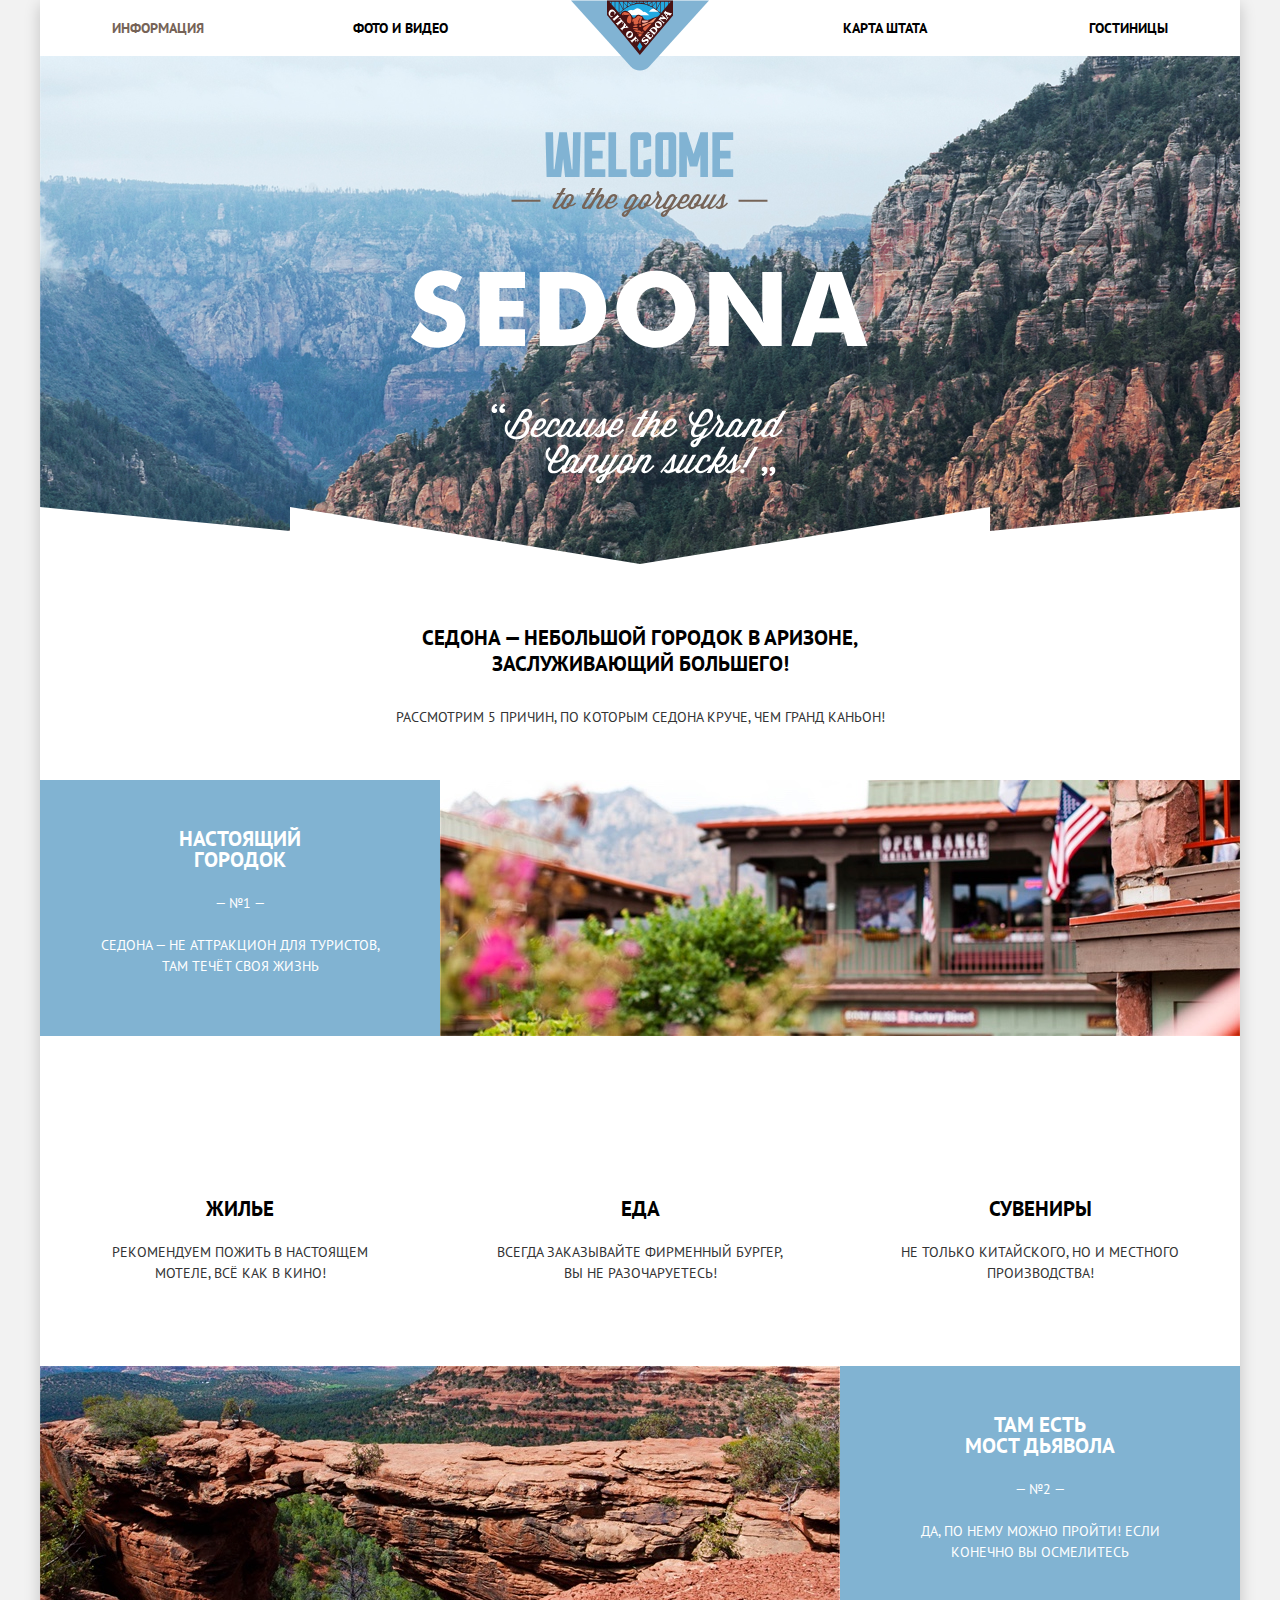
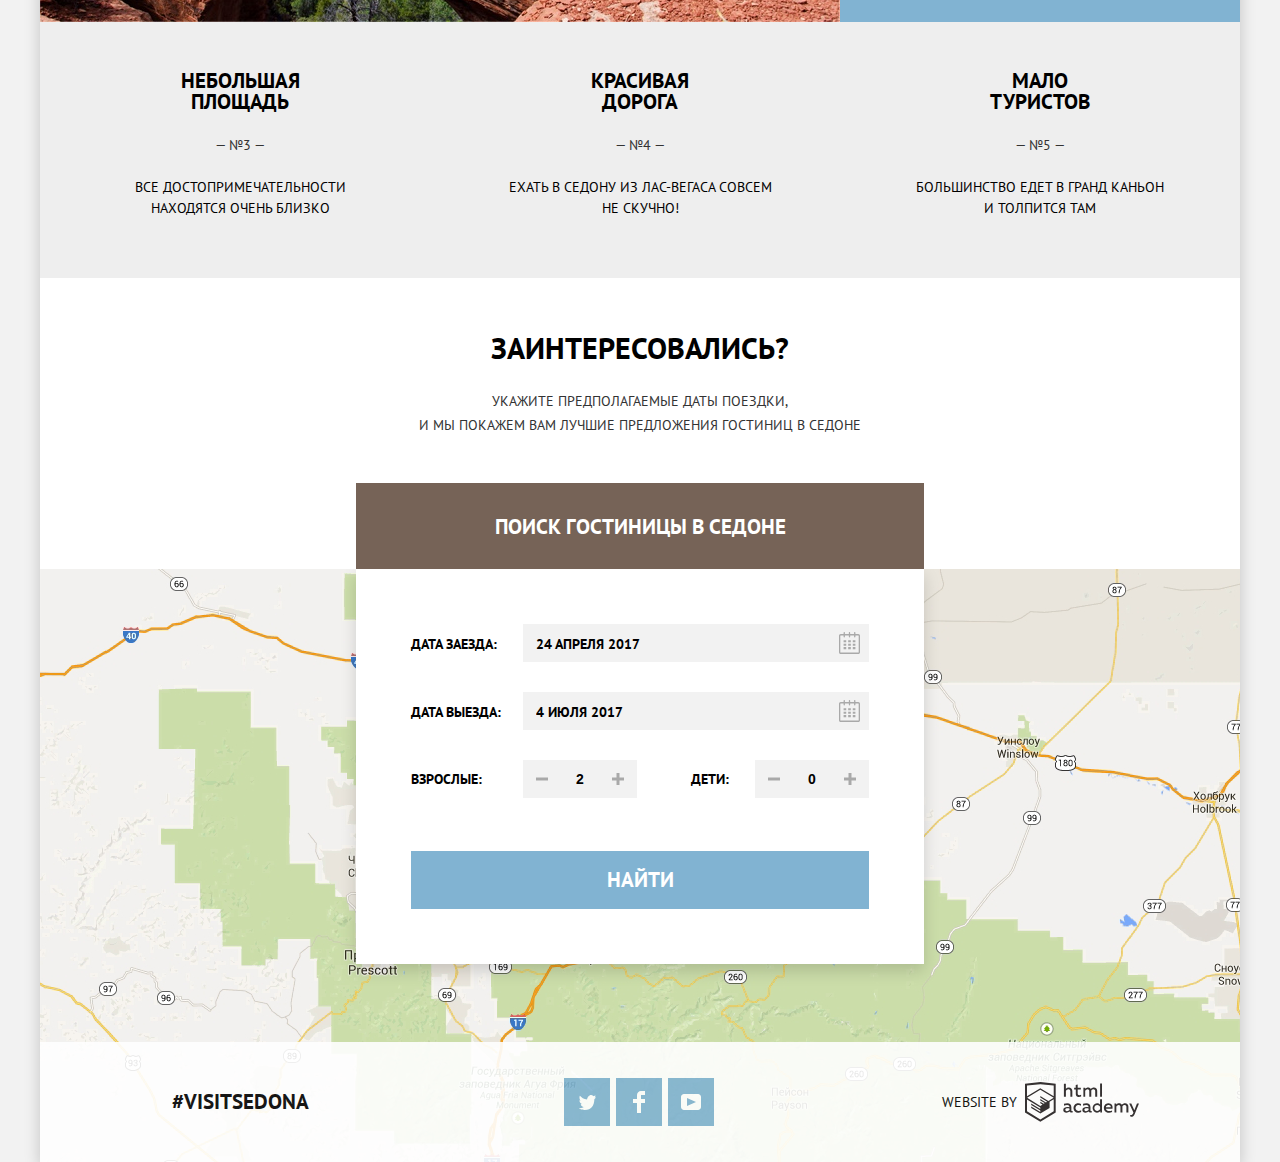
==== commit 6ebe56d6: "Correcting popup" ====
--- a/index.html
+++ b/index.html
@@ -103,77 +103,76 @@
                     <button class="searching__button button button--brown" type="button">Поиск гостиницы в Седоне</button>
                 </div>
 
-                <div>
-                    <section class="searching-form">
-                        <h2 class="visually-hidden">Форма поиска Гостиницы</h2>
-                        <form class="searching-form__form" action="https://echo.htmlacademy.ru" method="POST">
-                            <p class="searching-form__row">
-                                <label class="searching-form__label" for="date-arrival">Дата заезда:</label>
-                                <!-- иконку календаря реализую на следующем этапе -->
-                                <input class="searching-form__input" id="date-arrival" type="text" name="date-arrival" value="" placeholder="24 апреля 2017">
-                                <button class="searching-form__input-img" type="button">
-                                        <svg width="21px" height="22px" viewBox="0 0 21 22" version="1.1" xmlns="http://www.w3.org/2000/svg" xmlns:xlink="http://www.w3.org/1999/xlink">
-                                        
-                                            <title>calendar</title>
-                                            <g stroke="none" stroke-width="1" fill="none" fill-rule="evenodd">
-                                                <g transform="translate(-367.000000, -2471.000000)" fill="#a9a9a9" fill-rule="nonzero" id="calendar">
-                                                    <g transform="translate(367.000000, 2470.000000)">
-                                                        <path d="M19.251,3.025 L16.406,3.025 L16.406,1.648 C16.406,1.267 16.112,0.959 15.75,0.959 C15.387,0.959 15.094,1.267 15.094,1.648 L15.094,3.025 L11.156,3.025 L11.156,1.648 C11.156,1.267 10.862,0.959 10.501,0.959 C10.138,0.959 9.844,1.267 9.844,1.648 L9.844,3.025 L5.906,3.025 L5.906,1.648 C5.906,1.267 5.612,0.959 5.25,0.959 C4.887,0.959 4.593,1.267 4.593,1.648 L4.593,3.025 L1.75,3.025 C0.784,3.025 0,3.847 0,4.862 L0,21.164 C0,22.179 0.784,23 1.75,23 L19.251,23 C20.217,23 21,22.179 21,21.164 L21,4.862 C21,3.847 20.217,3.025 19.251,3.025 Z M19.688,21.164 C19.6909535,21.2828271 19.6465635,21.3979571 19.5646025,21.4840442 C19.4826416,21.5701314 19.3698288,21.6201182 19.251,21.623 L1.75,21.623 C1.50263177,21.6164524 1.30696426,21.4114036 1.31190494,21.164 L1.31190494,4.862 C1.30696426,4.61459638 1.50263177,4.40954755 1.75,4.403 L4.594,4.403 L4.594,5.781 C4.594,6.162 4.888,6.47 5.251,6.47 C5.613,6.47 5.907,6.162 5.907,5.781 L5.907,4.403 L9.845,4.403 L9.845,5.781 C9.845,6.162 10.139,6.47 10.502,6.47 C10.863,6.47 11.157,6.162 11.157,5.781 L11.157,4.403 L15.095,4.403 L15.095,5.781 C15.095,6.162 15.388,6.47 15.751,6.47 C16.113,6.47 16.407,6.162 16.407,5.781 L16.407,4.403 L19.252,4.403 C19.493,4.403 19.689,4.609 19.689,4.862 L19.689,21.164 L19.688,21.164 Z"></path>
-                                                        <path d="M4.594,9.225 L7.219,9.225 L7.219,11.291 L4.594,11.291 L4.594,9.225 Z M4.594,12.668 L7.219,12.668 L7.219,14.735 L4.594,14.735 L4.594,12.668 Z M4.594,16.112 L7.219,16.112 L7.219,18.178 L4.594,18.178 L4.594,16.112 Z M9.188,16.112 L11.813,16.112 L11.813,18.178 L9.188,18.178 L9.188,16.112 Z M9.188,12.668 L11.813,12.668 L11.813,14.735 L9.188,14.735 L9.188,12.668 Z M9.188,9.225 L11.813,9.225 L11.813,11.291 L9.188,11.291 L9.188,9.225 Z M13.781,16.112 L16.406,16.112 L16.406,18.178 L13.781,18.178 L13.781,16.112 Z M13.781,12.668 L16.406,12.668 L16.406,14.735 L13.781,14.735 L13.781,12.668 Z M13.781,9.225 L16.406,9.225 L16.406,11.291 L13.781,11.291 L13.781,9.225 Z"></path>
-                                                    </g>
+
+                <section class="searching-form">
+                    <h2 class="visually-hidden">Форма поиска Гостиницы</h2>
+                    <form class="searching-form__form" action="https://echo.htmlacademy.ru" method="POST">
+                        <p class="searching-form__row">
+                            <label class="searching-form__label" for="date-arrival">Дата заезда:</label>
+                            <!-- иконку календаря реализую на следующем этапе -->
+                            <input class="searching-form__input" id="date-arrival" type="text" name="date-arrival" value="" placeholder="24 апреля 2017">
+                            <button class="searching-form__input-img" type="button">
+                                    <svg width="21px" height="22px" viewBox="0 0 21 22" version="1.1" xmlns="http://www.w3.org/2000/svg" xmlns:xlink="http://www.w3.org/1999/xlink">
+                                    
+                                        <title>calendar</title>
+                                        <g stroke="none" stroke-width="1" fill="none" fill-rule="evenodd">
+                                            <g transform="translate(-367.000000, -2471.000000)" fill="#a9a9a9" fill-rule="nonzero">
+                                                <g transform="translate(367.000000, 2470.000000)">
+                                                    <path d="M19.251,3.025 L16.406,3.025 L16.406,1.648 C16.406,1.267 16.112,0.959 15.75,0.959 C15.387,0.959 15.094,1.267 15.094,1.648 L15.094,3.025 L11.156,3.025 L11.156,1.648 C11.156,1.267 10.862,0.959 10.501,0.959 C10.138,0.959 9.844,1.267 9.844,1.648 L9.844,3.025 L5.906,3.025 L5.906,1.648 C5.906,1.267 5.612,0.959 5.25,0.959 C4.887,0.959 4.593,1.267 4.593,1.648 L4.593,3.025 L1.75,3.025 C0.784,3.025 0,3.847 0,4.862 L0,21.164 C0,22.179 0.784,23 1.75,23 L19.251,23 C20.217,23 21,22.179 21,21.164 L21,4.862 C21,3.847 20.217,3.025 19.251,3.025 Z M19.688,21.164 C19.6909535,21.2828271 19.6465635,21.3979571 19.5646025,21.4840442 C19.4826416,21.5701314 19.3698288,21.6201182 19.251,21.623 L1.75,21.623 C1.50263177,21.6164524 1.30696426,21.4114036 1.31190494,21.164 L1.31190494,4.862 C1.30696426,4.61459638 1.50263177,4.40954755 1.75,4.403 L4.594,4.403 L4.594,5.781 C4.594,6.162 4.888,6.47 5.251,6.47 C5.613,6.47 5.907,6.162 5.907,5.781 L5.907,4.403 L9.845,4.403 L9.845,5.781 C9.845,6.162 10.139,6.47 10.502,6.47 C10.863,6.47 11.157,6.162 11.157,5.781 L11.157,4.403 L15.095,4.403 L15.095,5.781 C15.095,6.162 15.388,6.47 15.751,6.47 C16.113,6.47 16.407,6.162 16.407,5.781 L16.407,4.403 L19.252,4.403 C19.493,4.403 19.689,4.609 19.689,4.862 L19.689,21.164 L19.688,21.164 Z"></path>
+                                                    <path d="M4.594,9.225 L7.219,9.225 L7.219,11.291 L4.594,11.291 L4.594,9.225 Z M4.594,12.668 L7.219,12.668 L7.219,14.735 L4.594,14.735 L4.594,12.668 Z M4.594,16.112 L7.219,16.112 L7.219,18.178 L4.594,18.178 L4.594,16.112 Z M9.188,16.112 L11.813,16.112 L11.813,18.178 L9.188,18.178 L9.188,16.112 Z M9.188,12.668 L11.813,12.668 L11.813,14.735 L9.188,14.735 L9.188,12.668 Z M9.188,9.225 L11.813,9.225 L11.813,11.291 L9.188,11.291 L9.188,9.225 Z M13.781,16.112 L16.406,16.112 L16.406,18.178 L13.781,18.178 L13.781,16.112 Z M13.781,12.668 L16.406,12.668 L16.406,14.735 L13.781,14.735 L13.781,12.668 Z M13.781,9.225 L16.406,9.225 L16.406,11.291 L13.781,11.291 L13.781,9.225 Z"></path>
                                                 </g>
                                             </g>
-                                        </svg>
-                                    </button>
-                            </p>
-                            <p class="searching-form__row">
-                                <label class="searching-form__label" for="date-departure">Дата выезда:</label>
-
-                                <input class="searching-form__input" id="date-departure" type="text" name="date-departure" value="" placeholder="4 июля 2017">
-                                <button class="searching-form__input-img" type="button">
-                                        <svg width="21px" height="22px" viewBox="0 0 21 22" version="1.1" xmlns="http://www.w3.org/2000/svg" xmlns:xlink="http://www.w3.org/1999/xlink">
-                                        
-                                            <title>calendar</title>
-                                            <g stroke-width="1" fill="none" fill-rule="evenodd">
-                                                <g transform="translate(-367.000000, -2471.000000)" fill="#a9a9a9" fill-rule="nonzero" id="calendar">
-                                                    <g transform="translate(367.000000, 2470.000000)">
-                                                        <path d="M19.251,3.025 L16.406,3.025 L16.406,1.648 C16.406,1.267 16.112,0.959 15.75,0.959 C15.387,0.959 15.094,1.267 15.094,1.648 L15.094,3.025 L11.156,3.025 L11.156,1.648 C11.156,1.267 10.862,0.959 10.501,0.959 C10.138,0.959 9.844,1.267 9.844,1.648 L9.844,3.025 L5.906,3.025 L5.906,1.648 C5.906,1.267 5.612,0.959 5.25,0.959 C4.887,0.959 4.593,1.267 4.593,1.648 L4.593,3.025 L1.75,3.025 C0.784,3.025 0,3.847 0,4.862 L0,21.164 C0,22.179 0.784,23 1.75,23 L19.251,23 C20.217,23 21,22.179 21,21.164 L21,4.862 C21,3.847 20.217,3.025 19.251,3.025 Z M19.688,21.164 C19.6909535,21.2828271 19.6465635,21.3979571 19.5646025,21.4840442 C19.4826416,21.5701314 19.3698288,21.6201182 19.251,21.623 L1.75,21.623 C1.50263177,21.6164524 1.30696426,21.4114036 1.31190494,21.164 L1.31190494,4.862 C1.30696426,4.61459638 1.50263177,4.40954755 1.75,4.403 L4.594,4.403 L4.594,5.781 C4.594,6.162 4.888,6.47 5.251,6.47 C5.613,6.47 5.907,6.162 5.907,5.781 L5.907,4.403 L9.845,4.403 L9.845,5.781 C9.845,6.162 10.139,6.47 10.502,6.47 C10.863,6.47 11.157,6.162 11.157,5.781 L11.157,4.403 L15.095,4.403 L15.095,5.781 C15.095,6.162 15.388,6.47 15.751,6.47 C16.113,6.47 16.407,6.162 16.407,5.781 L16.407,4.403 L19.252,4.403 C19.493,4.403 19.689,4.609 19.689,4.862 L19.689,21.164 L19.688,21.164 Z"></path>
-                                                        <path d="M4.594,9.225 L7.219,9.225 L7.219,11.291 L4.594,11.291 L4.594,9.225 Z M4.594,12.668 L7.219,12.668 L7.219,14.735 L4.594,14.735 L4.594,12.668 Z M4.594,16.112 L7.219,16.112 L7.219,18.178 L4.594,18.178 L4.594,16.112 Z M9.188,16.112 L11.813,16.112 L11.813,18.178 L9.188,18.178 L9.188,16.112 Z M9.188,12.668 L11.813,12.668 L11.813,14.735 L9.188,14.735 L9.188,12.668 Z M9.188,9.225 L11.813,9.225 L11.813,11.291 L9.188,11.291 L9.188,9.225 Z M13.781,16.112 L16.406,16.112 L16.406,18.178 L13.781,18.178 L13.781,16.112 Z M13.781,12.668 L16.406,12.668 L16.406,14.735 L13.781,14.735 L13.781,12.668 Z M13.781,9.225 L16.406,9.225 L16.406,11.291 L13.781,11.291 L13.781,9.225 Z"></path>
-                                                    </g>
+                                        </g>
+                                    </svg>
+                                </button>
+                        </p>
+                        <p class="searching-form__row">
+                            <label class="searching-form__label" for="date-departure">Дата выезда:</label>
+
+                            <input class="searching-form__input" id="date-departure" type="text" name="date-departure" value="" placeholder="4 июля 2017">
+                            <button class="searching-form__input-img" type="button">
+                                    <svg width="21px" height="22px" viewBox="0 0 21 22" version="1.1" xmlns="http://www.w3.org/2000/svg" xmlns:xlink="http://www.w3.org/1999/xlink">
+                                    
+                                        <title>calendar</title>
+                                        <g stroke-width="1" fill="none" fill-rule="evenodd">
+                                            <g transform="translate(-367.000000, -2471.000000)" fill="#a9a9a9" fill-rule="nonzero">
+                                                <g transform="translate(367.000000, 2470.000000)">
+                                                    <path d="M19.251,3.025 L16.406,3.025 L16.406,1.648 C16.406,1.267 16.112,0.959 15.75,0.959 C15.387,0.959 15.094,1.267 15.094,1.648 L15.094,3.025 L11.156,3.025 L11.156,1.648 C11.156,1.267 10.862,0.959 10.501,0.959 C10.138,0.959 9.844,1.267 9.844,1.648 L9.844,3.025 L5.906,3.025 L5.906,1.648 C5.906,1.267 5.612,0.959 5.25,0.959 C4.887,0.959 4.593,1.267 4.593,1.648 L4.593,3.025 L1.75,3.025 C0.784,3.025 0,3.847 0,4.862 L0,21.164 C0,22.179 0.784,23 1.75,23 L19.251,23 C20.217,23 21,22.179 21,21.164 L21,4.862 C21,3.847 20.217,3.025 19.251,3.025 Z M19.688,21.164 C19.6909535,21.2828271 19.6465635,21.3979571 19.5646025,21.4840442 C19.4826416,21.5701314 19.3698288,21.6201182 19.251,21.623 L1.75,21.623 C1.50263177,21.6164524 1.30696426,21.4114036 1.31190494,21.164 L1.31190494,4.862 C1.30696426,4.61459638 1.50263177,4.40954755 1.75,4.403 L4.594,4.403 L4.594,5.781 C4.594,6.162 4.888,6.47 5.251,6.47 C5.613,6.47 5.907,6.162 5.907,5.781 L5.907,4.403 L9.845,4.403 L9.845,5.781 C9.845,6.162 10.139,6.47 10.502,6.47 C10.863,6.47 11.157,6.162 11.157,5.781 L11.157,4.403 L15.095,4.403 L15.095,5.781 C15.095,6.162 15.388,6.47 15.751,6.47 C16.113,6.47 16.407,6.162 16.407,5.781 L16.407,4.403 L19.252,4.403 C19.493,4.403 19.689,4.609 19.689,4.862 L19.689,21.164 L19.688,21.164 Z"></path>
+                                                    <path d="M4.594,9.225 L7.219,9.225 L7.219,11.291 L4.594,11.291 L4.594,9.225 Z M4.594,12.668 L7.219,12.668 L7.219,14.735 L4.594,14.735 L4.594,12.668 Z M4.594,16.112 L7.219,16.112 L7.219,18.178 L4.594,18.178 L4.594,16.112 Z M9.188,16.112 L11.813,16.112 L11.813,18.178 L9.188,18.178 L9.188,16.112 Z M9.188,12.668 L11.813,12.668 L11.813,14.735 L9.188,14.735 L9.188,12.668 Z M9.188,9.225 L11.813,9.225 L11.813,11.291 L9.188,11.291 L9.188,9.225 Z M13.781,16.112 L16.406,16.112 L16.406,18.178 L13.781,18.178 L13.781,16.112 Z M13.781,12.668 L16.406,12.668 L16.406,14.735 L13.781,14.735 L13.781,12.668 Z M13.781,9.225 L16.406,9.225 L16.406,11.291 L13.781,11.291 L13.781,9.225 Z"></path>
                                                 </g>
                                             </g>
-                                        </svg>
-                                    </button>
-                            </p>
-                            <div class="searching-form__wrapper">
-                                <div class="searching-form__row">
-                                    <label class="searching-form__label" for="adult-count">Взрослые:</label>
-                                    <p class="searching-form__count count">
-                                        <button class="count__button count__button--minus" type="button" aria-label="Убавить количество">
-                                            Минус
-                                            </button><input class="count__input" id="adult-count" type="text" name="adult-count" value="2"><button class="count__button count__button--plus" type="button" aria-label="Прибавить количество">Плюс</button>
-                                    </p>
-                                </div>
-                                <div class="searching-form__row">
-                                    <label class="searching-form__label searching-form__label--short" for="children-count">Дети:</label>
-                                    <p class="searching-form__count count">
-                                        <button class="count__button count__button--minus" type="button" aria-label="Убавить количество">
-                                            -
-                                        </button><input class="count__input" id="children-count" type="text" name="children-count" value="0"><button class="count__button count__button--plus" type="button" aria-label="Прибавить количество">+</button>
-                                    </p>
-                                </div>
+                                        </g>
+                                    </svg>
+                                </button>
+                        </p>
+                        <div class="searching-form__wrapper">
+                            <div class="searching-form__row">
+                                <label class="searching-form__label" for="adult-count">Взрослые:</label>
+                                <p class="searching-form__count count">
+                                    <button class="count__button count__button--minus" type="button" aria-label="Убавить количество">
+                                        Минус
+                                        </button><input class="count__input" id="adult-count" type="text" name="adult-count" value="2"><button class="count__button count__button--plus" type="button" aria-label="Прибавить количество">Плюс</button>
+                                </p>
                             </div>
-                            <button class="searching-form__button button" type="submit">Найти</button>
-                        </form>
-                    </section>
-                </div>
+                            <div class="searching-form__row">
+                                <label class="searching-form__label searching-form__label--short" for="children-count">Дети:</label>
+                                <p class="searching-form__count count">
+                                    <button class="count__button count__button--minus" type="button" aria-label="Убавить количество">
+                                        -
+                                    </button><input class="count__input" id="children-count" type="text" name="children-count" value="0"><button class="count__button count__button--plus" type="button" aria-label="Прибавить количество">+</button>
+                                </p>
+                            </div>
+                        </div>
+                        <button class="searching-form__button button" type="submit">Найти</button>
+                    </form>
+                </section>
+
 
             </section>
         </main>
 
         <div class="map">
-            <iframe src="https://www.google.com/maps/embed?pb=!1m10!1m8!1m3!1d418751.1892662985!2d-111.7258668!3d34.9191541!3m2!1i1024!2i768!4f13.1!5e0!3m2!1sru!2sru!4v1570916518734!5m2!1sru!2sru" width="100%" height="593" frameborder="0" style="border:0;" allowfullscreen=""
-                scroll="no"></iframe>
+            <iframe src="https://www.google.com/maps/embed?pb=!1m10!1m8!1m3!1d418751.1892662985!2d-111.7258668!3d34.9191541!3m2!1i1024!2i768!4f13.1!5e0!3m2!1sru!2sru!4v1570916518734!5m2!1sru!2sru" width="1200" height="593" style="border:0;" allowfullscreen=""></iframe>
         </div>
 
         <footer class="footer footer--float">
@@ -185,11 +184,11 @@
                             
                             <title>twitter</title>
                             
-                            <g id="Pages" stroke="none" stroke-width="1" fill="none" fill-rule="evenodd">
-                                <g id="Index" transform="translate(-579.000000, -2695.000000)" fill="#FFFFFF">
-                                    <g id="footer" transform="translate(40.000000, 2642.000000)">
-                                        <g id="twitter" transform="translate(539.000000, 52.000000)">
-                                            <g id="Shape">
+                            <g stroke="none" stroke-width="1" fill="none" fill-rule="evenodd">
+                                <g transform="translate(-579.000000, -2695.000000)" fill="#FFFFFF">
+                                    <g transform="translate(40.000000, 2642.000000)">
+                                        <g transform="translate(539.000000, 52.000000)">
+                                            <g>
                                                 <path d="M10.95,1.144 C12.635,0.648 13.934,1.414 14.527,2.323 C15.2,2.092 15.858,1.842 16.538,1.615 C16.5248923,2.3013655 16.2116836,2.94751829 15.681,3.383 C16.366,3.553 16.985,2.892 16.985,2.892 C16.816,3.892 15.979,4.68 15.422,4.916 C15.191,11.666 12.247,16.133 5.345,15.998 L4.899,15.998 C4.489,15.998 0.735,15.538 0.001,14.111 C2.272,14.307 3.894,13.689 4.694,12.934 C3.734,12.634 2.015,12.457 1.715,9.984 C2.064,10.09 2.279,10.212 2.905,10.103 C1.705,9.247 0.374,8.53 0.448,6.33 C0.733,6.658 1.515,6.866 1.788,6.802 C1.085,6.561 -0.182,3.442 0.894,1.85 C2.712,3.704 4.629,5.456 8.046,5.623 C8.254,3.33 9.183,1.793 10.95,1.144 Z" fill-rule="nonzero"></path>
                                             </g>
                                         </g>
@@ -205,11 +204,11 @@
                             
                             <title>fb-icon</title>
                          
-                            <g id="Pages" stroke="none" stroke-width="1" fill="none" fill-rule="evenodd">
-                                <g id="Index" transform="translate(-633.000000, -2691.000000)" fill="#FFFFFF">
-                                    <g id="footer" transform="translate(40.000000, 2642.000000)">
-                                        <g id="fb-icon" transform="translate(593.000000, 49.000000)">
-                                            <g id="Shape">
+                            <g stroke="none" stroke-width="1" fill="none" fill-rule="evenodd">
+                                <g transform="translate(-633.000000, -2691.000000)" fill="#FFFFFF">
+                                    <g transform="translate(40.000000, 2642.000000)">
+                                        <g transform="translate(593.000000, 49.000000)">
+                                            <g>
                                                 <path d="M12,4 L12,0 L8,0 C5.790861,0 4,1.790861 4,4 L4,8 L0,8 L0,12 L4,12 L4,22 L8,22 L8,12 L12,12 L12,8 L8,8 L8,4 L12,4 Z" fill-rule="nonzero"></path>
                                             </g>
                                         </g>
@@ -246,9 +245,9 @@
                         <title>logo-htmlacademy</title>
                         <desc>Created with Sketch.</desc>
                         <g stroke="none" stroke-width="1" fill="none" fill-rule="evenodd">
-                            <g id="Hotels" transform="translate(-1024.000000, -852.000000)" fill="#231F20">
-                                <g id="footer" transform="translate(40.000000, 813.000000)">
-                                    <g id="logo-htmlacademy" transform="translate(984.000000, 38.000000)">
+                            <g transform="translate(-1024.000000, -852.000000)" fill="#231F20">
+                                <g transform="translate(40.000000, 813.000000)">
+                                    <g transform="translate(984.000000, 38.000000)">
                                         <g>
                                             <path d="M47.0655963,30.0594737 C47.2630068,30.0514668 47.4583394,30.0151472 47.6458716,29.9515789 L47.6458716,31.3865789 C47.2482111,31.5403817 46.8260491,31.6172143 46.4009174,31.6131579 C45.6481775,31.6769003 44.9394456,31.2428956 44.6389908,30.5342105 C43.7036246,31.3099837 42.5302436,31.72271 41.3261468,31.6994737 C39.7330275,31.6994737 38.2559633,30.8039474 38.2559633,28.9481579 C38.2559633,26.65 40.366055,25.9378947 42.1701835,25.9378947 C42.9401581,25.9504704 43.7070337,26.0408217 44.459633,26.2076316 L44.459633,25.8839474 C44.459633,24.805 43.6577982,23.9742105 42.1490826,23.9742105 C41.0585215,23.9764145 39.9804413,24.2116153 38.983945,24.6647368 L38.983945,22.8305263 C40.0678146,22.4509488 41.2039562,22.2506246 42.3495413,22.2371053 C44.8394495,22.2371053 46.3692661,23.4455263 46.3692661,26.1752632 L46.3692661,29.4121053 C46.3546084,29.5667697 46.4009718,29.721014 46.4980508,29.8405532 C46.5951298,29.9600924 46.7348802,30.035021 46.8862385,30.0486842 L47.0655963,30.0486842 L47.0655963,30.0594737 Z M40.2711009,28.8402632 C40.2979829,29.2290018 40.4760704,29.5905124 40.7655451,29.8439649 C41.0550198,30.0974175 41.4317374,30.2216723 41.8114679,30.1889474 L41.9275229,30.1889474 C42.8818937,30.1906264 43.7973384,29.8021685 44.4701835,29.11 L44.4701835,27.5778947 C43.8419811,27.4413845 43.2026282,27.3655249 42.5605505,27.3513158 C41.5055046,27.3513158 40.2816514,27.7073684 40.2816514,28.8402632 L40.2816514,28.8402632 L40.2711009,28.8402632 Z M53.3114679,22.2478947 C54.2595543,22.2246358 55.1962393,22.4631803 56.0229358,22.9384211 L56.0229358,24.7942105 C55.3066037,24.2989246 54.4610163,24.0357417 53.5963303,24.0389474 C52.5199374,23.9724773 51.496296,24.5219892 50.9384549,25.46575 C50.3806138,26.4095108 50.3806138,27.591805 50.9384549,28.5355658 C51.496296,29.4793266 52.5199374,30.0288385 53.5963303,29.9623684 C54.4944641,29.9591382 55.3769198,29.7214566 56.1600917,29.2718421 L56.1600917,31.1168421 C55.2476604,31.5451608 54.2518662,31.7554729 53.2481651,31.7318421 C50.8050121,31.8920586 48.695731,30.0004036 48.5321101,27.5023684 C48.5321101,27.3513158 48.5321101,27.2038596 48.5321101,27.06 C48.4922947,25.8236341 48.9347044,24.6217922 49.7618902,23.7192021 C50.5890761,22.8166119 51.7331835,22.2873136 52.9422018,22.2478947 L53.3431193,22.2478947 L53.3114679,22.2478947 Z M66.1513761,30.0594737 C66.3487866,30.0514668 66.5441192,30.0151472 66.7316514,29.9515789 L66.7316514,31.3865789 C66.3339909,31.5403817 65.9118289,31.6172143 65.4866972,31.6131579 C64.7339573,31.6769003 64.0252255,31.2428956 63.7247706,30.5342105 C62.7894044,31.3099837 61.6160234,31.72271 60.4119266,31.6994737 C58.8188073,31.6994737 57.3417431,30.8039474 57.3417431,28.9481579 C57.3417431,26.65 59.4518349,25.9378947 61.2559633,25.9378947 C62.025938,25.9504704 62.7928135,26.0408217 63.5454128,26.2076316 L63.5454128,25.8839474 C63.5454128,24.805 62.743578,23.9742105 61.2348624,23.9742105 C60.1443013,23.9764145 59.0662211,24.2116153 58.0697248,24.6647368 L58.0697248,22.8305263 C59.1535945,22.4509488 60.2897361,22.2506246 61.4353211,22.2371053 C63.9252294,22.2371053 65.4550459,23.4455263 65.4550459,26.1752632 L65.4550459,29.4121053 C65.4403882,29.5667697 65.4867516,29.721014 65.5838306,29.8405532 C65.6809097,29.9600924 65.82066,30.035021 65.9720183,30.0486842 L66.1513761,30.0486842 L66.1513761,30.0594737 Z M59.3568807,28.8402632 C59.3836546,29.2310454 59.5632206,29.5943261 59.8550417,29.848095 C60.1468629,30.1018639 60.5263371,30.2247268 60.9077982,30.1889474 L61.0238532,30.1889474 C61.978224,30.1906264 62.8936687,29.8021685 63.5665138,29.11 L63.5665138,27.5778947 C62.9383113,27.4413845 62.2989584,27.3655249 61.6568807,27.3513158 C60.5385321,27.3513158 59.3779817,27.7073684 59.3779817,28.8402632 L59.3779817,28.8402632 L59.3568807,28.8402632 Z M77.0183486,18.3205263 L77.0183486,31.4836842 L75.2775229,31.4836842 L75.2775229,30.0594737 C74.4827679,31.135283 73.2299812,31.7537779 71.9119266,31.7210526 C69.4750723,31.552751 67.5825241,29.4822103 67.5825241,26.9844737 C67.5825241,24.4867371 69.4750723,22.4161964 71.9119266,22.2478947 C73.1194886,22.2051973 74.2817775,22.7202659 75.0770642,23.6505263 L75.0770642,18.3205263 L77.0183486,18.3205263 Z M72.2389908,23.9526316 C70.6307782,23.9526316 69.3270642,25.2858805 69.3270642,26.9305263 C69.3270642,28.5751722 70.6307782,29.9084211 72.2389908,29.9084211 C73.4673261,29.929616 74.5855937,29.1871285 75.0665138,28.0310526 L75.0665138,25.8731579 C74.5742086,24.738236 73.4741663,24.006587 72.2600917,24.0065789 L72.2389908,23.9526316 Z M83.3486239,22.2478947 C86.8408257,22.2478947 88.0541284,25.1394737 87.4844037,27.7397368 L80.9220183,27.7397368 C81.143578,29.3581579 82.683945,30.0163158 84.2876147,30.0163158 C85.2509024,30.0196119 86.2026665,29.8020883 87.0729358,29.3797368 L87.0729358,31.1060526 C86.0736034,31.5420784 84.9938669,31.7518759 83.9077982,31.7210526 C81.2385321,31.7210526 78.8963303,30.1889474 78.8963303,26.9521053 C78.8361831,25.7502312 79.2482377,24.5736221 80.0408163,23.6840609 C80.833395,22.7944997 81.9407526,22.2657764 83.1165138,22.2155263 L83.3486239,22.2155263 L83.3486239,22.2478947 Z M83.443578,23.9094737 C82.1215985,23.8103984 80.9703676,24.8236582 80.8692661,26.1752632 L80.8692661,26.24 L85.7752294,26.24 C85.8275189,25.6050928 85.6027649,24.979009 85.1611924,24.529514 C84.71962,24.080019 84.1063741,23.8530676 83.4857798,23.9094737 L83.443578,23.9094737 Z M89.4889908,31.4621053 L89.4889908,22.4960526 L91.2298165,22.4960526 L91.2298165,23.575 C91.9776543,22.7196618 93.0410172,22.2228758 94.162844,22.2047368 C95.2951298,22.132746 96.3712153,22.7163253 96.9481651,23.7152632 C97.7407354,22.8334891 98.8477083,22.3160913 100.018349,22.2802632 C100.951668,22.2327078 101.85935,22.6010522 102.506842,23.290113 C103.154334,23.9791738 103.478107,24.9213437 103.394495,25.8731579 L103.394495,31.4836842 L101.389908,31.4836842 L101.389908,25.9271053 C101.437106,25.4733447 101.305582,25.0190516 101.024428,24.6647091 C100.743274,24.3103667 100.335659,24.0851765 99.8917431,24.0389474 L99.6174312,24.0389474 C98.7512148,24.0941188 97.9525447,24.5360392 97.4334862,25.2473684 L97.4334862,31.4836842 L95.4288991,31.4836842 L95.4288991,25.9271053 C95.4728317,25.4699759 95.3356717,25.0139226 95.0481287,24.6610541 C94.7605858,24.3081856 94.3466797,24.0879787 93.8990826,24.0497368 L93.6880734,24.0497368 C92.7466437,24.1344326 91.8914735,24.6449129 91.356422,25.4415789 L91.356422,31.5160526 L89.5311927,31.5160526 L89.4889908,31.4621053 Z M111.972018,22.4744737 L113.976606,22.4744737 L109.851376,32.6813158 C108.901835,35.0226316 107.64633,35.7671053 106.316972,35.7671053 C105.925689,35.7631641 105.536197,35.7124694 105.156422,35.6160526 L105.156422,33.9221053 C105.44728,34.0111568 105.749614,34.0548063 106.053211,34.0515789 C107.002752,34.0515789 107.720183,33.3610526 108.237156,32.0015789 L108.416514,31.5484211 L104.19633,22.4852632 L106.306422,22.4852632 L109.323853,29.2718421 L111.972018,22.4744737 Z M40.8619266,2.63263158 L40.8619266,7.76842105 C41.6131164,6.9863957 42.6386228,6.54359491 43.7105505,6.53842105 C44.6823179,6.47907521 45.6329468,6.84494758 46.325328,7.54478094 C47.0177092,8.24461431 47.3865701,9.21243369 47.3399083,10.2068421 L47.3399083,15.7634211 L45.3669725,15.7634211 L45.3669725,10.4657895 C45.4231266,9.94896946 45.2754097,9.43058817 44.9565578,9.0255257 C44.637706,8.62046322 44.1740523,8.36217272 43.6683486,8.30789474 L43.3518349,8.30789474 C42.3456285,8.36978394 41.4321252,8.92949754 40.9041284,9.80763158 L40.9041284,15.7634211 L38.8995413,15.7634211 L38.8995413,2.63263158 L40.9041284,2.63263158 L40.8619266,2.63263158 Z M52.6889908,3.54973684 L52.6889908,6.78657895 L55.8541284,6.78657895 L55.8541284,8.51289474 L52.6889908,8.51289474 L52.6889908,12.6236842 C52.6889908,13.8105263 53.2165138,14.1989474 54.3559633,14.1989474 C54.9672018,14.1990133 55.5726763,14.0781061 56.1389908,13.8428947 L56.1389908,15.5692105 C55.3874958,15.82589 54.5996148,15.9534943 53.8073394,15.9468421 C53.0028089,16.0504703 52.1954894,15.7774767 51.6099534,15.2038002 C51.0244173,14.6301237 50.7231328,13.816967 50.7899083,12.9905263 L50.7899083,8.49131579 L49.1440367,8.49131579 L49.1440367,6.73263158 L50.7266055,6.73263158 L50.7266055,4.01368421 L52.6889908,3.54973684 Z M58.3862385,15.7526316 L58.3862385,6.75421053 L60.1376147,6.75421053 L60.1376147,7.83315789 C60.8810976,6.9765474 61.9403361,6.47599113 63.0600917,6.45210526 C64.1623632,6.38098888 65.2145534,6.93141813 65.803211,7.88710526 C66.5957812,7.00533123 67.7027542,6.48793344 68.8733945,6.45210526 C69.8137484,6.41461361 70.7232916,6.79858793 71.3639535,7.50352387 C72.0046154,8.20845981 72.312617,9.16417976 72.2073394,10.1205263 L72.2073394,15.7418421 L70.2027523,15.7418421 L70.2027523,10.1852632 C70.2499498,9.73150256 70.1184259,9.27720946 69.8372717,8.92286702 C69.5561176,8.56852459 69.1485032,8.34333438 68.7045872,8.29710526 L68.4619266,8.29710526 C67.5957102,8.3522767 66.7970401,8.79419706 66.2779817,9.50552632 L66.2779817,15.7418421 L64.2733945,15.7418421 L64.2733945,10.1852632 C64.320592,9.73150256 64.1890681,9.27720946 63.9079139,8.92286702 C63.6267598,8.56852459 63.2191454,8.34333438 62.7752294,8.29710526 L62.5325688,8.29710526 C61.5911392,8.38180106 60.7359689,8.8922813 60.2009174,9.68894737 L60.2009174,15.7634211 L58.3862385,15.7634211 L58.3862385,15.7526316 Z M75.0876147,2.62184211 L77.0183486,2.62184211 L77.0183486,15.7310526 L75.0876147,15.7310526 L75.0876147,2.62184211 Z M15.5197248,1.05736842 L15.3509174,1.05736842 L0,2.71894737 L0,31.4944737 L15.3509174,40.8381579 L30.7018349,31.4944737 L30.7018349,2.71894737 L15.5197248,1.05736842 Z M28.7077982,30.2968421 L15.3509174,38.4321053 L2.00458716,30.3184211 L2.00458716,18.5147368 L15.2876147,26.6068421 L15.2876147,28.0310526 L6.18256881,22.5284211 L6.18256881,23.9418421 L15.340367,29.5631579 L15.340367,31.0628947 L6.19311927,25.4955263 L6.19311927,26.9521053 L15.3509174,32.5734211 L24.5825688,26.9197368 L24.5825688,20.8128947 L28.6972477,18.3205263 L28.6972477,30.3184211 L28.7077982,30.2968421 Z M28.7077982,16.7776316 L25.0362385,18.9355263 L23.3481651,20.0144737 L15.3087156,15.0836842 L15.3087156,16.4971053 L22.1559633,20.7265789 L22.1559633,20.7265789 L22.0082569,20.8236842 L20.953211,21.4063158 L15.2876147,17.9536842 L15.2876147,19.3994737 L19.7610092,22.1184211 L18.7059633,22.8413158 L15.3298165,20.7913158 L15.3298165,22.2047368 L17.5454128,23.5426316 L15.2981651,24.9021053 L2.11009174,16.8639474 L15.3087156,8.72868421 L28.7077982,16.7776316 Z M28.7077982,15.3534211 L15.2876147,7.27210526 L2.01513761,15.3534211 L2.01513761,4.56394737 L15.3614679,3.12894737 L28.7077982,4.56394737 L28.7077982,15.3534211 L28.7077982,15.3534211 Z" fill-rule="nonzero"></path>
                                         </g>
--- a/css/style.css
+++ b/css/style.css
@@ -19,11 +19,9 @@
 .page {
     position: relative;
     background-color: #f2f2f2;
-    z-index: -5;
 }
 
 .page__container {
-    z-index: -4;
     position: relative;
     margin: 0 auto;
     background-color: #ffffff;
@@ -33,7 +31,7 @@
 }
 
 .container {
-    z-index: -3;
+    z-index: 1;
     position: relative;
 }
 
@@ -132,6 +130,7 @@
 }
 
 .header__logo {
+    z-index: 2;
     position: absolute;
     left: 50%;
     -webkit-transform: translateX(-50%);
@@ -368,7 +367,7 @@
     fill: #bdbbbc;
 }
 
-@-webkit-keyframes boom {
+@keyframes boom {
     0% {
         -webkit-transform: translate(-50%, -100%);
         transform: translate(-50%, -100%);
@@ -379,7 +378,7 @@
     }
 }
 
-@keyframes boom {
+@-webkit-keyframes boom {
     0% {
         -webkit-transform: translate(-50%, -100%);
         transform: translate(-50%, -100%);
@@ -1029,10 +1028,6 @@
     position: relative;
     text-align: center;
     padding-top: 52px;
-}
-
-.searching .benefits__wrapper {
-    position: relative;
     background-color: #ffffff;
 }
 
@@ -1041,7 +1036,6 @@
     background-position: 0 0;
     background-repeat: no-repeat;
     position: relative;
-    z-index: -2;
     line-height: 0;
     min-height: 593px;
 }
@@ -1054,7 +1048,6 @@
     position: absolute;
     top: 0;
     left: 0;
-    /* z-index: 1; */
 }
 
 .footer {
